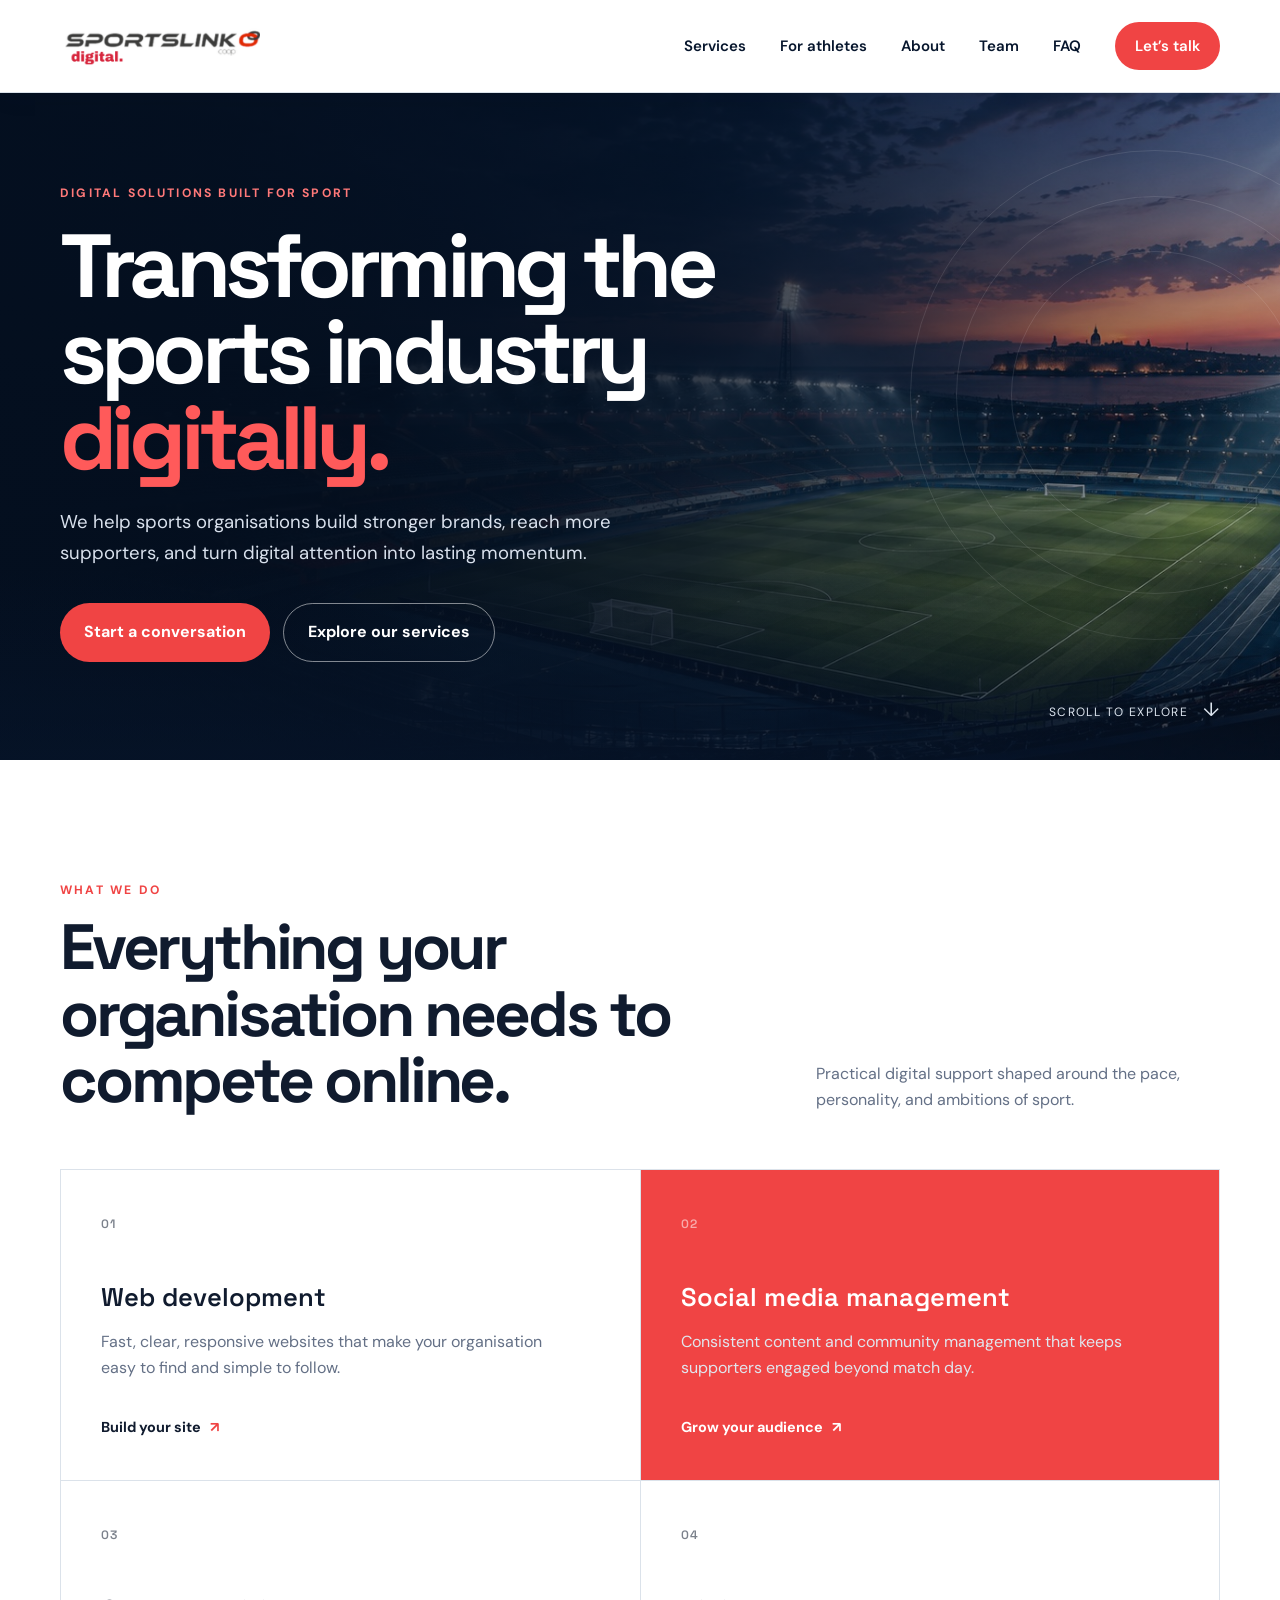
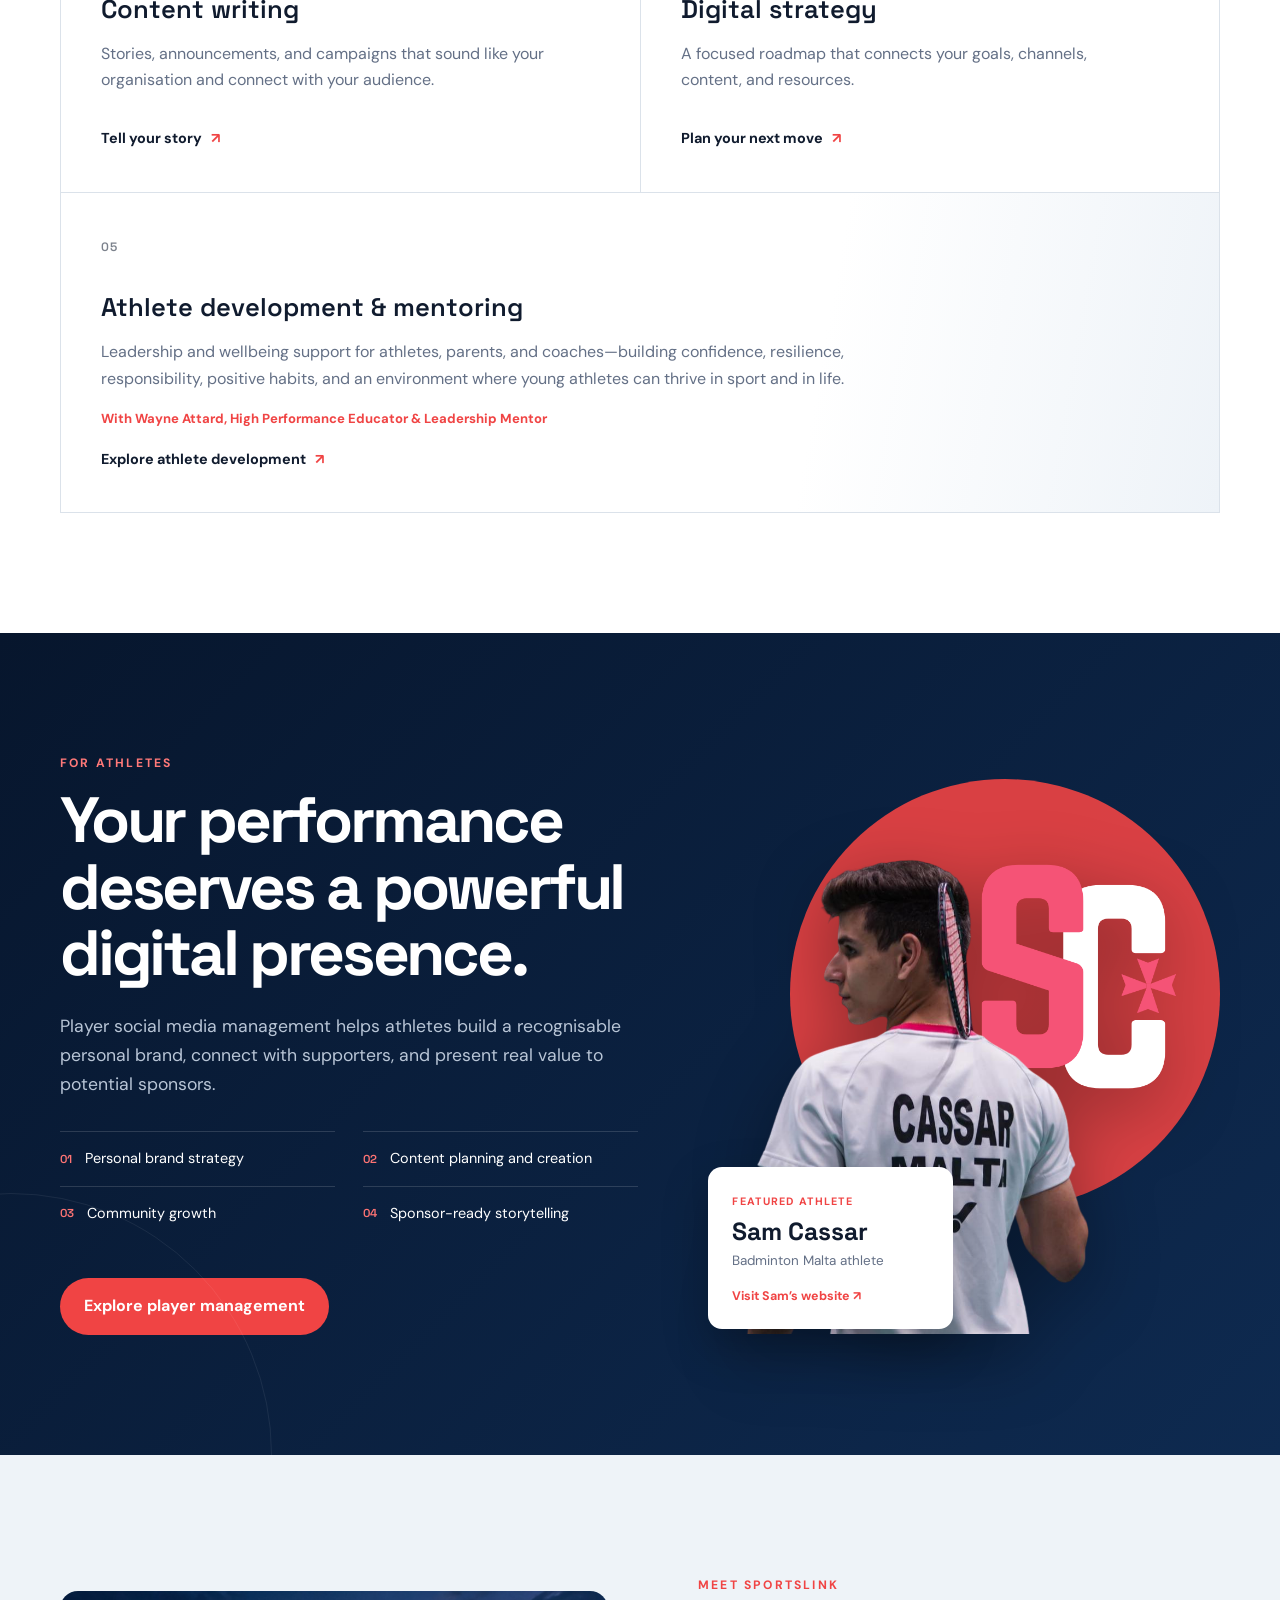
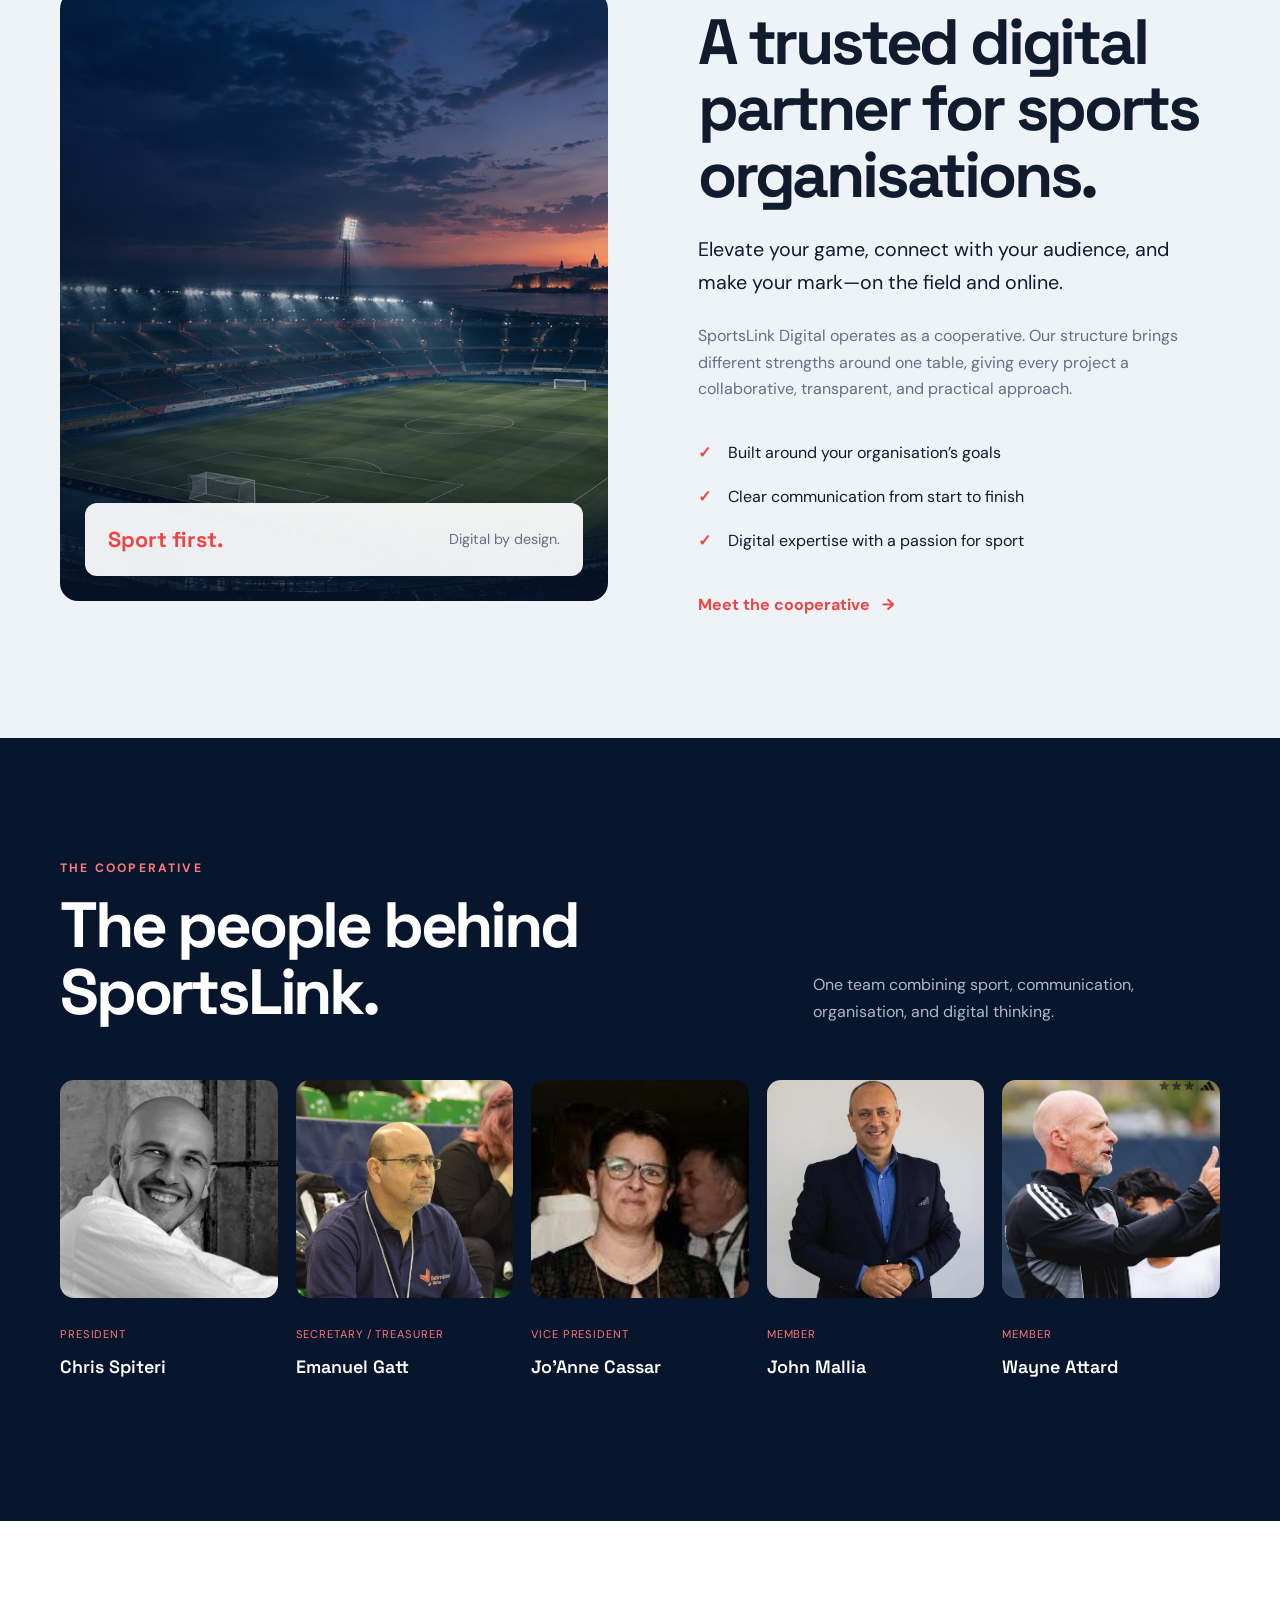
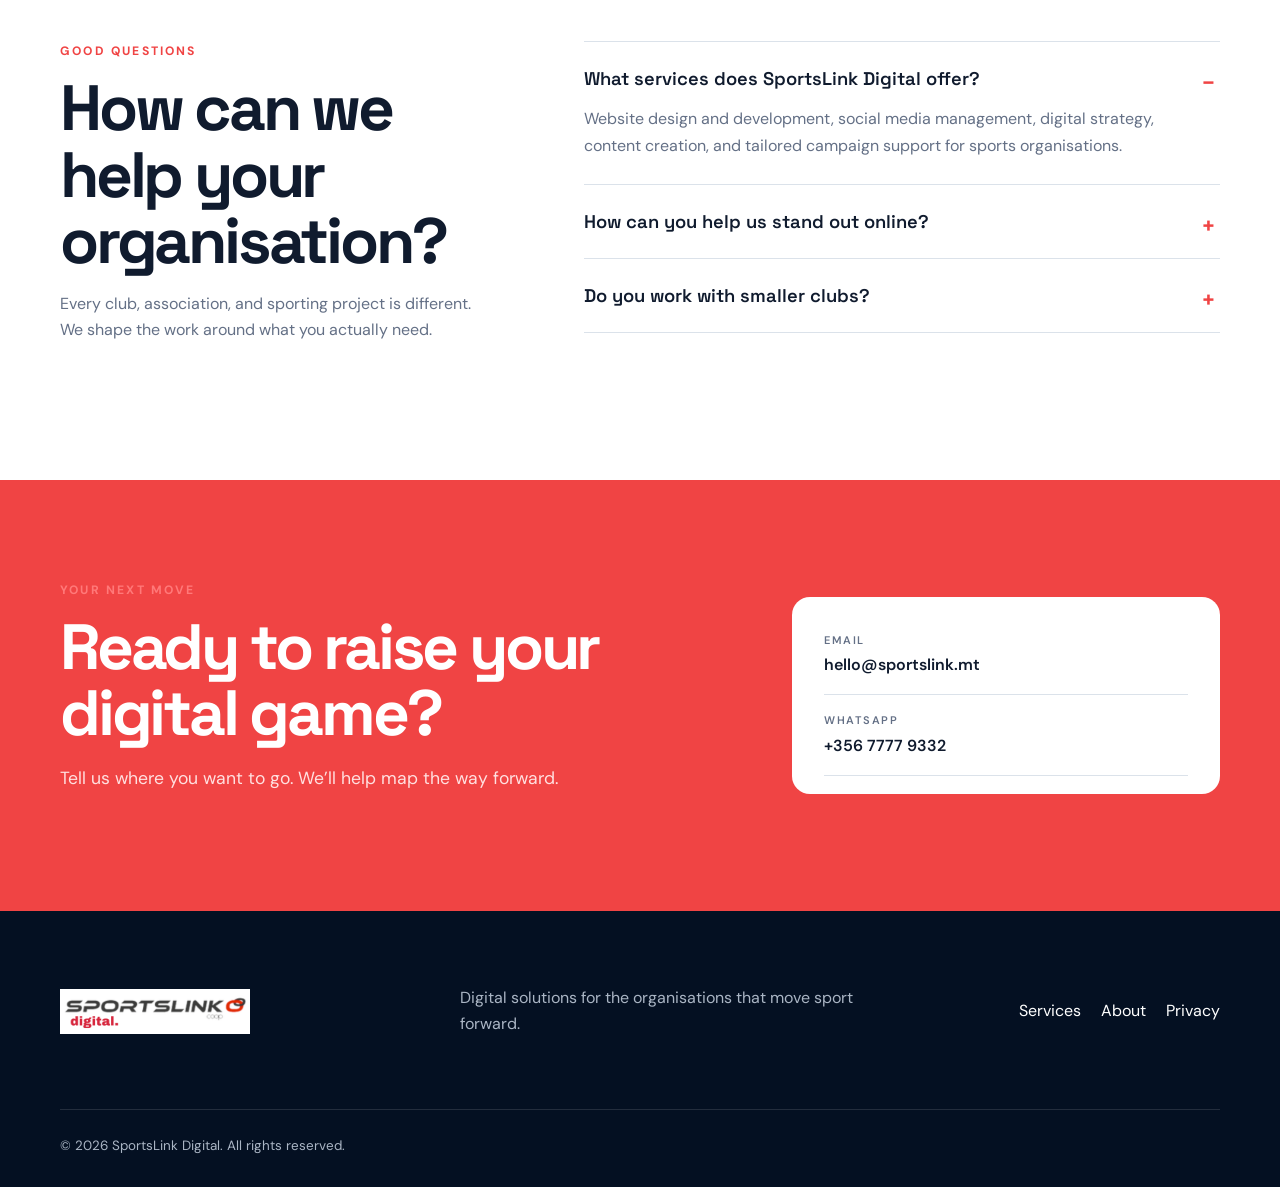
==== index.html @ 3075fdbb "Create dedicated service pages" ====
<!doctype html>
<html lang="en">
<head>
  <meta charset="utf-8">
  <meta name="viewport" content="width=device-width, initial-scale=1">
  <meta name="description" content="SportsLink Digital helps sports organisations grow through web development, social media, content, and digital strategy.">
  <meta name="theme-color" content="#091932">
  <title>SportsLink Digital | Digital solutions for sport</title>
  <link rel="icon" href="assets/images/logo.png">
  <link rel="preload" href="assets/images/hero-v2.jpg" as="image">
  <link rel="stylesheet" href="assets/styles.css?v=5">
</head>
<body>
  <a class="skip-link" href="#main">Skip to content</a>
  <header class="site-header" id="top">
    <div class="shell nav-wrap">
      <a class="brand" href="#top" aria-label="SportsLink Digital home">
        <img src="assets/images/logo.png" width="250" height="60" alt="SportsLink Digital">
      </a>
      <button class="menu-toggle" type="button" aria-expanded="false" aria-controls="site-nav">
        <span></span><span></span><span></span><span class="sr-only">Open menu</span>
      </button>
      <nav id="site-nav" aria-label="Main navigation">
        <a href="services.html">Services</a>
        <a href="player-social-media.html">For athletes</a>
        <a href="#about">About</a>
        <a href="#team">Team</a>
        <a href="#faq">FAQ</a>
        <a class="nav-cta" href="#contact">Let’s talk</a>
      </nav>
    </div>
  </header>

  <main id="main">
    <section class="hero">
      <div class="hero-shape" aria-hidden="true"></div>
      <div class="shell hero-content">
        <p class="eyebrow light">Digital solutions built for sport</p>
        <h1>Transforming the sports industry <em>digitally.</em></h1>
        <p class="hero-copy">We help sports organisations build stronger brands, reach more supporters, and turn digital attention into lasting momentum.</p>
        <div class="button-row">
          <a class="button primary" href="#contact">Start a conversation</a>
          <a class="button secondary" href="#services">Explore our services</a>
        </div>
      </div>
      <a class="scroll-cue" href="#services">Scroll to explore <span>↓</span></a>
    </section>

    <section class="section services" id="services">
      <div class="shell">
        <div class="section-heading">
          <div>
            <p class="eyebrow">What we do</p>
            <h2>Everything your organisation needs to compete online.</h2>
          </div>
          <p>Practical digital support shaped around the pace, personality, and ambitions of sport.</p>
        </div>
        <div class="service-grid">
          <article class="service-card">
            <span class="service-number">01</span>
            <h3>Web development</h3>
            <p>Fast, clear, responsive websites that make your organisation easy to find and simple to follow.</p>
            <a href="services.html#web">Build your site <span aria-hidden="true">↗</span></a>
          </article>
          <article class="service-card featured">
            <span class="service-number">02</span>
            <h3>Social media management</h3>
            <p>Consistent content and community management that keeps supporters engaged beyond match day.</p>
            <a href="services.html#social">Grow your audience <span aria-hidden="true">↗</span></a>
          </article>
          <article class="service-card">
            <span class="service-number">03</span>
            <h3>Content writing</h3>
            <p>Stories, announcements, and campaigns that sound like your organisation and connect with your audience.</p>
            <a href="services.html#content">Tell your story <span aria-hidden="true">↗</span></a>
          </article>
          <article class="service-card">
            <span class="service-number">04</span>
            <h3>Digital strategy</h3>
            <p>A focused roadmap that connects your goals, channels, content, and resources.</p>
            <a href="services.html#strategy">Plan your next move <span aria-hidden="true">↗</span></a>
          </article>
          <article class="service-card service-card-wide">
            <span class="service-number">05</span>
            <h3>Athlete development &amp; mentoring</h3>
            <p>Leadership and wellbeing support for athletes, parents, and coaches—building confidence, resilience, responsibility, positive habits, and an environment where young athletes can thrive in sport and in life.</p>
            <p class="service-byline">With Wayne Attard, High Performance Educator &amp; Leadership Mentor</p>
            <a href="athlete-development.html">Explore athlete development <span aria-hidden="true">↗</span></a>
          </article>
        </div>
      </div>
    </section>

    <section class="section player-social" id="players">
      <div class="shell player-grid">
        <div class="player-copy">
          <p class="eyebrow light">For athletes</p>
          <h2>Your performance deserves a powerful digital presence.</h2>
          <p class="player-lead">Player social media management helps athletes build a recognisable personal brand, connect with supporters, and present real value to potential sponsors.</p>
          <div class="player-services">
            <div><strong>01</strong><span>Personal brand strategy</span></div>
            <div><strong>02</strong><span>Content planning and creation</span></div>
            <div><strong>03</strong><span>Community growth</span></div>
            <div><strong>04</strong><span>Sponsor-ready storytelling</span></div>
          </div>
          <a class="button primary" href="player-social-media.html">Explore player management</a>
        </div>
        <div class="player-feature">
          <div class="player-halo" aria-hidden="true"></div>
          <img src="assets/images/sam-cassar.png" width="900" height="900" loading="lazy" alt="Badminton athlete Sam Cassar representing Malta">
          <div class="player-label">
            <span>Featured athlete</span>
            <h3>Sam Cassar</h3>
            <p>Badminton Malta athlete</p>
            <a href="https://samcassar.com" target="_blank" rel="noopener">Visit Sam’s website <span aria-hidden="true">↗</span></a>
          </div>
        </div>
      </div>
    </section>

    <section class="section about" id="about">
      <div class="shell about-grid">
        <div class="about-visual" aria-label="Sports stadium under lights">
          <div class="stat"><strong>Sport first.</strong><span>Digital by design.</span></div>
        </div>
        <div class="about-copy">
          <p class="eyebrow">Meet SportsLink</p>
          <h2>A trusted digital partner for sports organisations.</h2>
          <p class="lead">Elevate your game, connect with your audience, and make your mark—on the field and online.</p>
          <p>SportsLink Digital operates as a cooperative. Our structure brings different strengths around one table, giving every project a collaborative, transparent, and practical approach.</p>
          <ul class="ticks">
            <li>Built around your organisation’s goals</li>
            <li>Clear communication from start to finish</li>
            <li>Digital expertise with a passion for sport</li>
          </ul>
          <a class="text-link" href="#team">Meet the cooperative <span aria-hidden="true">→</span></a>
        </div>
      </div>
    </section>

    <section class="section team" id="team">
      <div class="shell">
        <p class="eyebrow light">The cooperative</p>
        <div class="team-heading">
          <h2>The people behind SportsLink.</h2>
          <p>One team combining sport, communication, organisation, and digital thinking.</p>
        </div>
        <div class="team-grid">
          <article><img src="assets/images/team/chris-spiteri.png" alt="Chris Spiteri" width="465" height="465" loading="lazy"><span>President</span><h3>Chris Spiteri</h3></article>
          <article><img src="assets/images/team/emanuel-gatt.png" alt="Emanuel Gatt" width="750" height="750" loading="lazy"><span>Secretary / Treasurer</span><h3>Emanuel Gatt</h3></article>
          <article><img src="assets/images/team/joanne-cassar.png" alt="Jo’Anne Cassar" width="200" height="188" loading="lazy"><span>Vice President</span><h3>Jo’Anne Cassar</h3></article>
          <article><img src="assets/images/team/john-mallia.png" alt="John Mallia" width="523" height="587" loading="lazy"><span>Member</span><h3>John Mallia</h3></article>
          <article><img src="assets/images/team/wayne-attard.png" alt="Wayne Attard" width="447" height="447" loading="lazy"><span>Member</span><h3>Wayne Attard</h3></article>
        </div>
      </div>
    </section>

    <section class="section faq" id="faq">
      <div class="shell faq-grid">
        <div>
          <p class="eyebrow">Good questions</p>
          <h2>How can we help your organisation?</h2>
          <p>Every club, association, and sporting project is different. We shape the work around what you actually need.</p>
        </div>
        <div class="accordion">
          <details open>
            <summary>What services does SportsLink Digital offer?</summary>
            <p>Website design and development, social media management, digital strategy, content creation, and tailored campaign support for sports organisations.</p>
          </details>
          <details>
            <summary>How can you help us stand out online?</summary>
            <p>We clarify your message, strengthen your visual presence, and create consistent digital experiences that help supporters and sponsors connect with you.</p>
          </details>
          <details>
            <summary>Do you work with smaller clubs?</summary>
            <p>Yes. The right approach depends on your goals and resources, not the size of your organisation. Contact us and we’ll identify the most useful starting point.</p>
          </details>
        </div>
      </div>
    </section>

    <section class="contact" id="contact">
      <div class="shell contact-grid">
        <div>
          <p class="eyebrow light">Your next move</p>
          <h2>Ready to raise your digital game?</h2>
          <p>Tell us where you want to go. We’ll help map the way forward.</p>
        </div>
        <div class="contact-card">
          <a href="mailto:hello@sportslink.mt"><span>Email</span>hello@sportslink.mt</a>
          <a href="https://wa.me/35677779332" target="_blank" rel="noopener"><span>WhatsApp</span>+356 7777 9332</a>
        </div>
      </div>
    </section>
  </main>

  <footer>
    <div class="shell footer-grid">
      <img src="assets/images/logo.png" width="250" height="60" alt="SportsLink Digital">
      <p>Digital solutions for the organisations that move sport forward.</p>
      <div class="footer-links"><a href="#services">Services</a><a href="#about">About</a><a href="privacy.html">Privacy</a></div>
      <p class="copyright">© <span id="year"></span> SportsLink Digital. All rights reserved.</p>
    </div>
  </footer>
  <script src="assets/site.js?v=2"></script>
</body>
</html>
---- assets/styles.css ----
@import url('https://fonts.googleapis.com/css2?family=DM+Sans:wght@400;500;600;700&family=Space+Grotesk:wght@500;600;700&display=swap');

:root{--navy:#07162d;--navy-2:#0d2445;--red:#f04444;--red-dark:#d83434;--ice:#eef3f8;--ink:#101b2e;--muted:#647086;--white:#fff;--line:#dbe2ea;--radius:18px;--shell:min(1160px,calc(100% - 40px))}
*{box-sizing:border-box}html{scroll-behavior:smooth}body{margin:0;color:var(--ink);font-family:'DM Sans',Arial,sans-serif;line-height:1.65;background:#fff}img{max-width:100%;height:auto}a{color:inherit;text-decoration:none}button{font:inherit}.shell{width:var(--shell);margin-inline:auto}.sr-only{position:absolute;width:1px;height:1px;padding:0;margin:-1px;overflow:hidden;clip:rect(0,0,0,0);white-space:nowrap;border:0}.skip-link{position:fixed;top:10px;left:10px;z-index:1000;background:#fff;padding:10px 14px;transform:translateY(-150%)}.skip-link:focus{transform:none}.site-header{position:absolute;z-index:20;width:100%;top:0;color:var(--navy);background:#fff;border-bottom:1px solid var(--line);box-shadow:0 4px 22px rgba(7,22,45,.08)}.site-header.solid{position:relative;background:#fff}.nav-wrap{height:92px;display:flex;align-items:center;justify-content:space-between}.brand img{display:block;width:205px}.site-header nav{display:flex;align-items:center;gap:34px;font-weight:600;font-size:.94rem}.site-header nav a{transition:color .2s}.site-header nav a:hover{color:var(--red)}.nav-cta{padding:12px 20px;background:var(--red);color:#fff;border-radius:999px}.site-header nav .nav-cta:hover{color:#fff;background:var(--red-dark)}.menu-toggle{display:none;color:var(--navy);border:0;background:none;padding:8px}.menu-toggle>span:not(.sr-only){display:block;width:25px;height:2px;background:currentColor;margin:5px}
.hero{position:relative;min-height:760px;display:flex;align-items:center;color:#fff;background:linear-gradient(90deg,rgba(4,15,31,.96) 0%,rgba(4,15,31,.78) 53%,rgba(4,15,31,.22) 100%),url('images/hero.jpg') center/cover;overflow:hidden}.hero:after{content:"";position:absolute;inset:0;background:linear-gradient(180deg,transparent 75%,rgba(7,22,45,.55))}.hero-content{position:relative;z-index:2;padding-top:85px}.hero h1{font:700 clamp(3.4rem,7vw,6.5rem)/.96 'Space Grotesk',sans-serif;letter-spacing:-.065em;max-width:900px;margin:20px 0 26px}.hero h1 em{color:#ff5a5a;font-style:normal}.hero-copy{max-width:610px;font-size:1.16rem;color:#d8e0ec;margin:0 0 35px}.eyebrow{text-transform:uppercase;letter-spacing:.18em;color:var(--red);font-size:.76rem;font-weight:700;margin:0 0 14px}.eyebrow.light{color:#ff7979}.button-row{display:flex;gap:13px;flex-wrap:wrap}.button{display:inline-flex;align-items:center;justify-content:center;padding:15px 24px;border-radius:999px;font-weight:700;transition:transform .2s,background .2s}.button:hover{transform:translateY(-2px)}.button.primary{background:var(--red);color:#fff}.button.primary:hover{background:var(--red-dark)}.button.secondary{border:1px solid rgba(255,255,255,.5)}.button.secondary:hover{background:#fff;color:var(--navy)}.hero-shape{position:absolute;width:490px;height:490px;border:1px solid rgba(255,255,255,.1);border-radius:50%;right:-120px;top:150px}.hero-shape:after,.hero-shape:before{content:"";position:absolute;border:inherit;border-radius:inherit;inset:45px}.hero-shape:after{inset:100px}.scroll-cue{position:absolute;z-index:3;bottom:34px;right:calc((100% - min(1160px,calc(100% - 40px)))/2);font-size:.75rem;text-transform:uppercase;letter-spacing:.12em;color:#dce4ee}.scroll-cue span{font-size:1.2rem;margin-left:10px}
.section{padding:120px 0}.section-heading{display:grid;grid-template-columns:1.7fr 1fr;gap:70px;align-items:end;margin-bottom:55px}.section h2,.contact h2{font:700 clamp(2.4rem,5vw,4.4rem)/1.04 'Space Grotesk',sans-serif;letter-spacing:-.05em;margin:0}.section-heading>p{color:var(--muted);margin:0}.service-grid{display:grid;grid-template-columns:repeat(2,1fr);border-top:1px solid var(--line);border-left:1px solid var(--line)}.service-card{min-height:290px;padding:40px;border-right:1px solid var(--line);border-bottom:1px solid var(--line);position:relative;transition:background .25s,color .25s}.service-card:hover,.service-card.featured{background:var(--navy);color:#fff}.service-card.featured{background:var(--red)}.service-number{font:600 .76rem 'Space Grotesk';letter-spacing:.12em;opacity:.55}.service-card h3{font:600 1.6rem 'Space Grotesk';margin:45px 0 12px}.service-card p{color:var(--muted);max-width:450px}.service-card:hover p,.service-card.featured p{color:#e0e6ee}.service-card a{display:inline-block;margin-top:18px;font-weight:700;font-size:.9rem}.service-card a span{margin-left:6px;color:var(--red)}.service-card.featured a span{color:#fff}
.about{background:var(--ice)}.about-grid{display:grid;grid-template-columns:1.05fr 1fr;gap:90px;align-items:center}.about-visual{height:610px;border-radius:var(--radius);position:relative;background:linear-gradient(180deg,transparent 45%,rgba(7,22,45,.75)),url('images/hero.jpg') 62% center/cover}.stat{position:absolute;bottom:25px;left:25px;right:25px;padding:23px;background:rgba(255,255,255,.93);border-radius:12px;display:flex;justify-content:space-between;align-items:center}.stat strong{font:700 1.35rem 'Space Grotesk';color:var(--red)}.stat span{font-size:.9rem;color:var(--muted)}.about-copy .lead{font-size:1.23rem;color:var(--ink);margin:25px 0}.about-copy>p:not(.eyebrow):not(.lead){color:var(--muted)}.ticks{list-style:none;padding:0;margin:28px 0}.ticks li{padding:9px 0 9px 30px;position:relative}.ticks li:before{content:"✓";position:absolute;left:0;color:var(--red);font-weight:700}.text-link{font-weight:700;color:var(--red)}.text-link span{margin-left:8px}
.team{background:var(--navy);color:#fff}.team-heading{display:grid;grid-template-columns:1.7fr 1fr;gap:60px;align-items:end;margin-bottom:55px}.team-heading p{color:#aab8ca;margin:0}.team-grid{display:grid;grid-template-columns:repeat(5,1fr);gap:18px}.team-grid article{padding:0 0 14px;min-width:0}.team-grid img{display:block;width:100%;aspect-ratio:1/1;object-fit:cover;object-position:center;border-radius:14px;margin-bottom:22px;background:var(--navy-2);filter:saturate(.88);transition:transform .25s,filter .25s}.team-grid article:hover img{transform:translateY(-4px);filter:saturate(1)}.team-grid span{color:#ff7373;font-size:.7rem;text-transform:uppercase;letter-spacing:.08em}.team-grid h3{font:600 1.12rem 'Space Grotesk';margin:9px 0}
.faq-grid{display:grid;grid-template-columns:.8fr 1.2fr;gap:100px}.faq-grid>div:first-child>p:last-child{color:var(--muted);max-width:440px}.accordion details{border-top:1px solid var(--line);padding:25px 0}.accordion details:last-child{border-bottom:1px solid var(--line)}.accordion summary{cursor:pointer;list-style:none;font:600 1.15rem 'Space Grotesk';padding-right:35px;position:relative}.accordion summary::-webkit-details-marker{display:none}.accordion summary:after{content:"+";position:absolute;right:4px;font-size:1.5rem;color:var(--red)}.accordion details[open] summary:after{content:"−"}.accordion details p{color:var(--muted);padding-right:35px;margin-bottom:0}
.contact{background:var(--red);color:#fff;padding:100px 0}.contact-grid{display:grid;grid-template-columns:1.2fr .8fr;gap:90px;align-items:center}.contact h2{max-width:680px}.contact-grid>div:first-child>p:last-child{font-size:1.1rem;color:#ffe0e0}.contact-card{background:#fff;color:var(--ink);border-radius:var(--radius);padding:18px 32px}.contact-card a,.contact-card p{display:block;padding:16px 0;margin:0;border-bottom:1px solid var(--line);font-weight:600}.contact-card p:last-child{border-bottom:0}.contact-card span{display:block;color:var(--muted);font-size:.69rem;text-transform:uppercase;letter-spacing:.14em;margin-bottom:3px}footer{background:#041022;color:#aab5c4;padding:58px 0 30px}.footer-grid{display:grid;grid-template-columns:1fr 1.2fr .8fr;gap:40px;align-items:center}.footer-grid>img{width:190px}.footer-links{display:flex;justify-content:flex-end;gap:20px;color:#fff}.copyright{grid-column:1/-1;border-top:1px solid rgba(255,255,255,.12);margin:15px 0 0;padding-top:25px;font-size:.84rem}
.policy{max-width:800px;padding-top:90px;padding-bottom:110px}.policy h1{font:700 clamp(3rem,6vw,5.4rem)/1 'Space Grotesk';letter-spacing:-.06em;margin:0 0 15px}.policy h2{font:600 1.4rem 'Space Grotesk';margin:36px 0 10px}.policy p{color:var(--muted)}.policy .updated{font-size:.85rem;margin-bottom:55px}.policy a{color:var(--red);text-decoration:underline}
@media(max-width:850px){.site-header nav{display:none;position:absolute;top:92px;left:0;right:0;padding:24px 20px 30px;background:#fff;border-top:1px solid var(--line);box-shadow:0 12px 22px rgba(7,22,45,.1);flex-direction:column;align-items:flex-start}.site-header nav.open{display:flex}.menu-toggle{display:block}.hero{min-height:700px}.section{padding:85px 0}.section-heading,.about-grid,.team-heading,.faq-grid,.contact-grid{grid-template-columns:1fr;gap:35px}.about-grid{gap:55px}.about-visual{height:470px}.team-grid{grid-template-columns:repeat(2,1fr);gap:25px 16px}.footer-grid{grid-template-columns:1fr}.footer-links{justify-content:flex-start}.copyright{grid-column:auto}.scroll-cue{display:none}}
@media(max-width:560px){:root{--shell:min(100% - 28px,1160px)}.nav-wrap{height:78px}.brand img{width:175px}.site-header nav{top:78px}.hero{min-height:680px}.hero h1{font-size:3.2rem}.hero-content{padding-top:70px}.service-grid{grid-template-columns:1fr}.service-card{padding:30px;min-height:270px}.section{padding:70px 0}.about-visual{height:380px}.stat{flex-direction:column;align-items:flex-start;gap:3px}.team-grid{grid-template-columns:1fr 1fr}.team-grid article{min-height:135px}.contact-card{padding:15px 22px}.footer-grid{gap:24px}}
@media(prefers-reduced-motion:reduce){html{scroll-behavior:auto}*,*:before,*:after{transition:none!important}}

.player-social{position:relative;overflow:hidden;background:linear-gradient(135deg,#07162d,#0e2a50);color:#fff}.player-social:before{content:"";position:absolute;width:520px;height:520px;border:1px solid rgba(255,255,255,.07);border-radius:50%;left:-250px;bottom:-260px}.player-grid{display:grid;grid-template-columns:1fr .85fr;gap:90px;align-items:center}.player-copy h2{max-width:690px}.player-lead{max-width:660px;color:#b8c5d6;font-size:1.1rem;margin:25px 0 32px}.player-services{display:grid;grid-template-columns:1fr 1fr;gap:0 28px;margin:0 0 38px}.player-services div{display:flex;gap:13px;align-items:center;padding:15px 0;border-top:1px solid rgba(255,255,255,.14)}.player-services strong{font:600 .72rem 'Space Grotesk';color:#ff7474}.player-services span{font-size:.9rem}.player-feature{position:relative;min-height:580px;display:flex;align-items:flex-end;justify-content:center}.player-feature>img{position:relative;z-index:2;width:min(100%,560px);object-fit:contain;filter:drop-shadow(0 20px 35px rgba(0,0,0,.35))}.player-halo{position:absolute;width:430px;height:430px;top:25px;right:0;border-radius:50%;background:var(--red);opacity:.9}.player-label{position:absolute;z-index:3;left:-20px;bottom:5px;background:#fff;color:var(--ink);border-radius:14px;padding:20px 24px;min-width:245px;box-shadow:0 18px 45px rgba(0,0,0,.25)}.player-label>span{color:var(--red);font-size:.67rem;text-transform:uppercase;letter-spacing:.12em;font-weight:700}.player-label h3{font:700 1.55rem 'Space Grotesk';margin:3px 0}.player-label p{color:var(--muted);font-size:.84rem;margin:0 0 10px}.player-label a{font-size:.78rem;font-weight:700;color:var(--red)}
.service-card-wide{grid-column:1/-1;min-height:250px;background:linear-gradient(100deg,#fff 0%,#fff 65%,var(--ice) 100%)}.service-card-wide h3{margin-top:32px}.service-card-wide p{max-width:820px}.service-card-wide .service-byline{margin:8px 0 0;color:var(--red);font-size:.82rem;font-weight:700}.service-card-wide:hover .service-byline{color:#ff8585}
@media(max-width:850px){.player-grid{grid-template-columns:1fr;gap:45px}.player-feature{min-height:500px;max-width:600px;width:100%;margin:auto}.player-label{left:0}.player-halo{right:8%}}
@media(max-width:560px){.player-services{grid-template-columns:1fr}.player-feature{min-height:405px}.player-halo{width:310px;height:310px;top:10px}.player-label{padding:16px 18px;min-width:215px}}

/* Service detail pages */
.inner-page .site-header{position:relative}.page-hero{padding:110px 0;background:linear-gradient(110deg,rgba(7,22,45,.98),rgba(7,22,45,.74)),url('images/hero-v2.jpg') center/cover;color:#fff}.page-hero h1,.athlete-hero h1{font:700 clamp(3.5rem,7vw,6.8rem)/.95 'Space Grotesk',sans-serif;letter-spacing:-.065em;max-width:950px;margin:14px 0 26px}.page-hero>div>p:last-child{max-width:680px;color:#c3cfdd;font-size:1.15rem}.service-list article{display:grid;grid-template-columns:100px 1fr;gap:35px;padding:55px 0;border-top:1px solid var(--line)}.service-list article:last-child{border-bottom:1px solid var(--line)}.service-list article>span{font:600 .8rem 'Space Grotesk';color:var(--red);letter-spacing:.12em}.service-list h2,.intro-split h2,.outcomes h2,.process h2,.mentor h2,.case-study h2,.inner-cta h2{font:700 clamp(2.25rem,4.5vw,4rem)/1.04 'Space Grotesk',sans-serif;letter-spacing:-.045em;margin:0}.service-list article div>p{max-width:760px;color:var(--muted);font-size:1.08rem}.service-list ul{display:flex;gap:12px 35px;flex-wrap:wrap;padding:0;list-style:none}.service-list li{position:relative;padding-left:20px;font-size:.9rem;font-weight:600}.service-list li:before{content:"•";position:absolute;left:0;color:var(--red)}.service-list .specialist{background:var(--ice);margin-top:30px;padding:55px 40px;border:0;border-radius:var(--radius)}.inline-actions{display:flex;gap:12px;flex-wrap:wrap;margin-top:28px}.dark-outline{border:1px solid var(--navy);color:var(--navy)}.dark-outline:hover{background:var(--navy);color:#fff}.inner-cta{padding:85px 0;background:var(--red);color:#fff}.inner-cta>.shell{display:flex;align-items:center;justify-content:space-between;gap:40px}.light-button{background:#fff;color:var(--red);white-space:nowrap}.intro-split>.shell{display:grid;grid-template-columns:1fr 1fr;gap:90px}.intro-split .lead,.case-study .lead{font-size:1.2rem;color:var(--ink);margin-top:0}.intro-split div>div:last-child p:not(.lead),.case-study div>div:last-child p:not(.lead){color:var(--muted)}.outcomes,.process{background:var(--ice)}.outcomes>.shell>h2,.process>.shell>h2{max-width:760px;margin-bottom:50px}.outcome-grid{display:grid;grid-template-columns:repeat(3,1fr);gap:16px}.outcome-grid article,.process-grid article{background:#fff;border-radius:14px;padding:30px}.outcome-grid span,.process-grid strong{font:600 .72rem 'Space Grotesk';color:var(--red);letter-spacing:.1em}.outcome-grid h3,.process-grid h3{font:600 1.25rem 'Space Grotesk';margin:28px 0 8px}.outcome-grid p,.process-grid p{color:var(--muted);font-size:.9rem;margin-bottom:0}.mentor-grid,.case-grid{display:grid;grid-template-columns:.8fr 1fr;gap:85px;align-items:center}.mentor-grid>img{width:100%;max-width:500px;aspect-ratio:1/1;object-fit:cover;border-radius:var(--radius)}.mentor-role{color:var(--red);font-weight:700}.mentor-grid div>p:not(.eyebrow):not(.mentor-role){color: Argent var(--muted);max-width:600px;margin-bottom:28px}.athlete-hero{background:linear-gradient(135deg,#07162d,#0e2a50);color:#fff;overflow:hidden}.athlete-hero-grid{min-height:690px;display:grid;grid-template-columns:1fr .8fr;gap:50px;align-items:center}.athlete-hero-grid>div:first-child{position:relative;z-index:3}.athlete-hero-grid>div:first-child>p:not(.eyebrow){max-width:650px;color:#b8c5d6;font-size:1.12rem;margin-bottom:30px}.athlete-art{position:relative;height:100%;display:flex;align-items:flex-end}.athlete-art>div{position:absolute;width:480px;height:480px;right:-20px;top:100px;border-radius:50%;background:var(--red)}.athlete-art img{position:relative;z-index:2;width:600px;max-width:none;filter:drop-shadow(0 20px 35px rgba(0,0,0,.4))}.process-grid{display:grid;grid-template-columns:repeat(4,1fr);gap:16px}.case-study{background:#fff}.case-image{background:var(--navy);border-radius:var(--radius);overflow:hidden;display:flex;align-items:flex-end;justify-content:center}.case-image img{width:100%;display:block}.case-study .text-link{display:inline-block;margin-top:15px}
@media(max-width:850px){.page-hero{padding:85px 0}.intro-split>.shell,.mentor-grid,.case-grid,.athlete-hero-grid{grid-template-columns:1fr;gap:45px}.outcome-grid{grid-template-columns:1fr 1fr}.process-grid{grid-template-columns:1fr 1fr}.athlete-hero-grid{padding-top:85px}.athlete-art{min-height:500px;max-width:600px}.athlete-art img{width:100%;max-width:600px}.inner-cta>.shell{align-items:flex-start;flex-direction:column}}
@media(max-width:560px){.service-list article{grid-template-columns:1fr;gap:12px;padding:40px 0}.service-list .specialist{padding:35px 24px}.outcome-grid,.process-grid{grid-template-columns:1fr}.athlete-art{min-height:400px}.athlete-art>div{width:320px;height:320px;top:50px}.inner-cta{padding:65px 0}}
.mentor-grid div>p:not(.eyebrow):not(.mentor-role){color:var(--muted)}

/* Versioned hero asset avoids stale browser/CDN caches after artwork updates. */
.hero{background-image:linear-gradient(90deg,rgba(4,15,31,.96) 0%,rgba(4,15,31,.78) 53%,rgba(4,15,31,.22) 100%),url('images/hero-v2.jpg')}
.about-visual{background-image:linear-gradient(180deg,transparent 45%,rgba(7,22,45,.75)),url('images/hero-v2.jpg')}
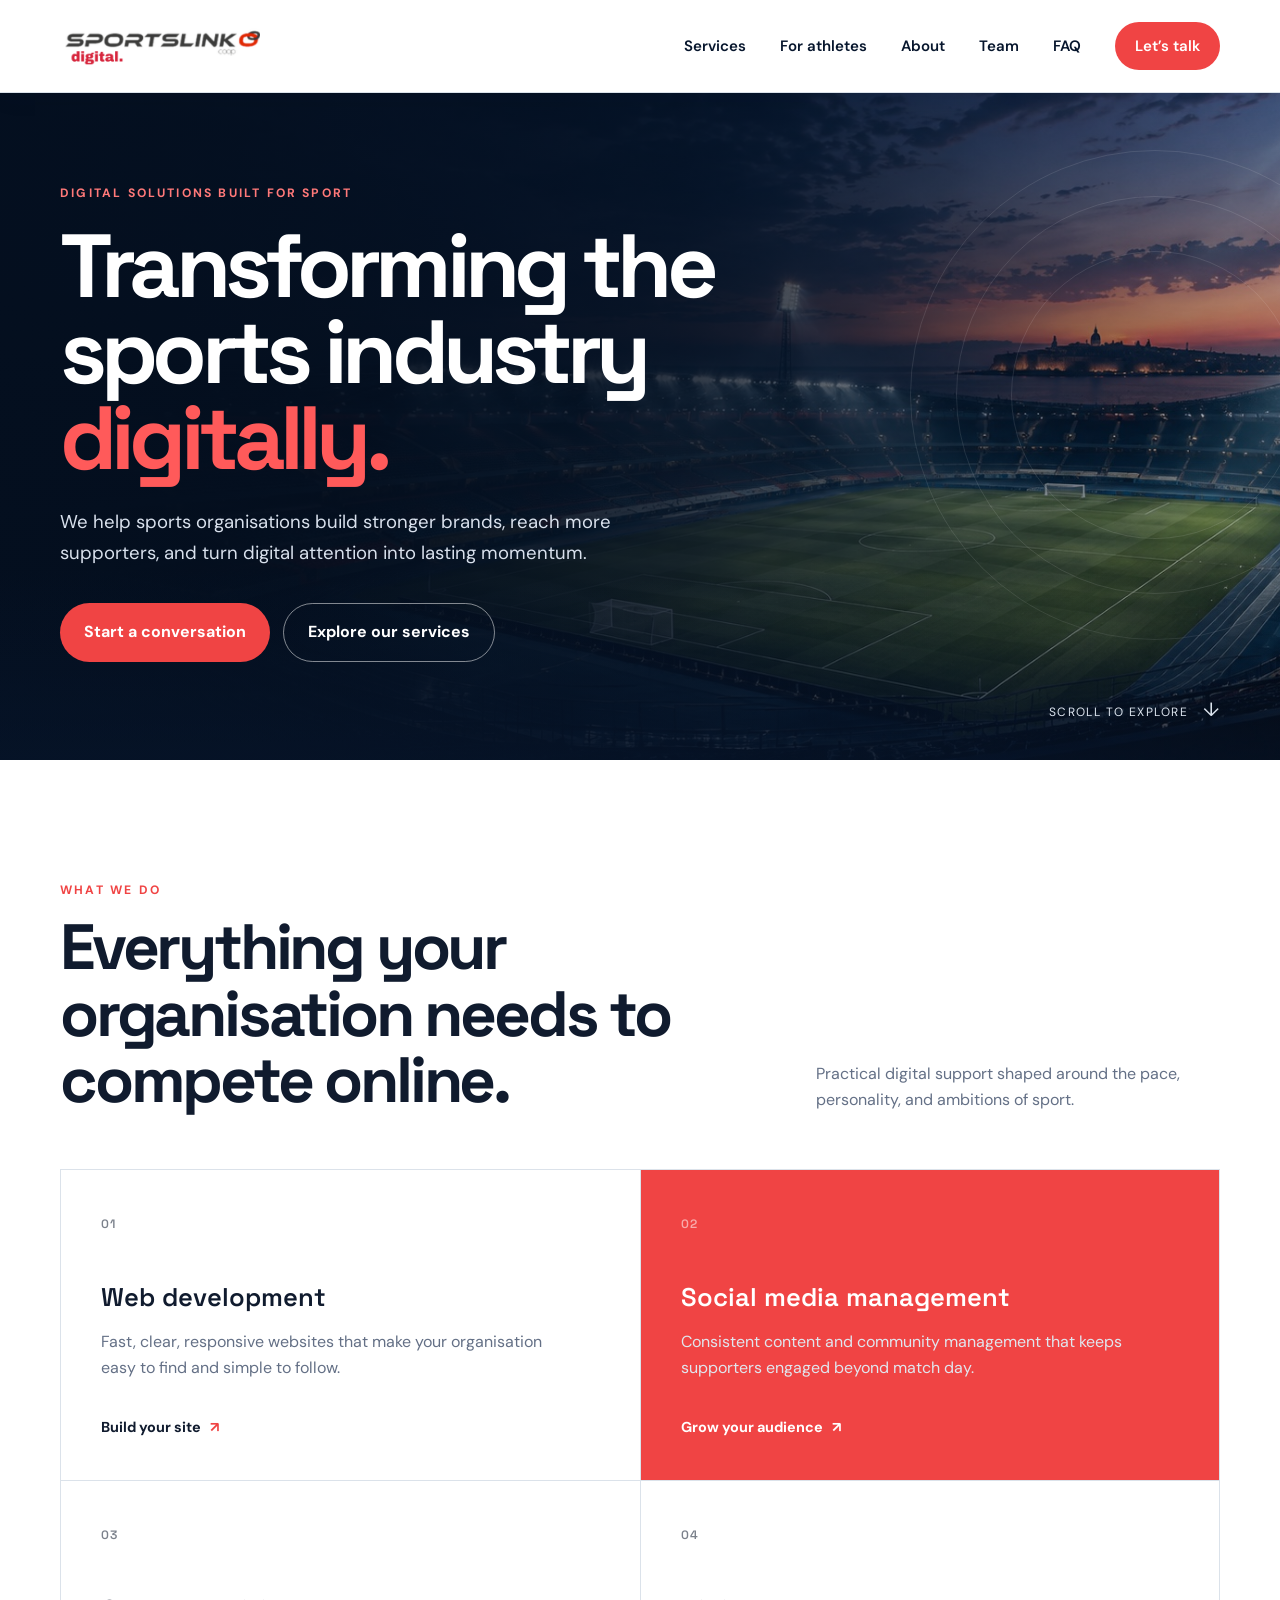
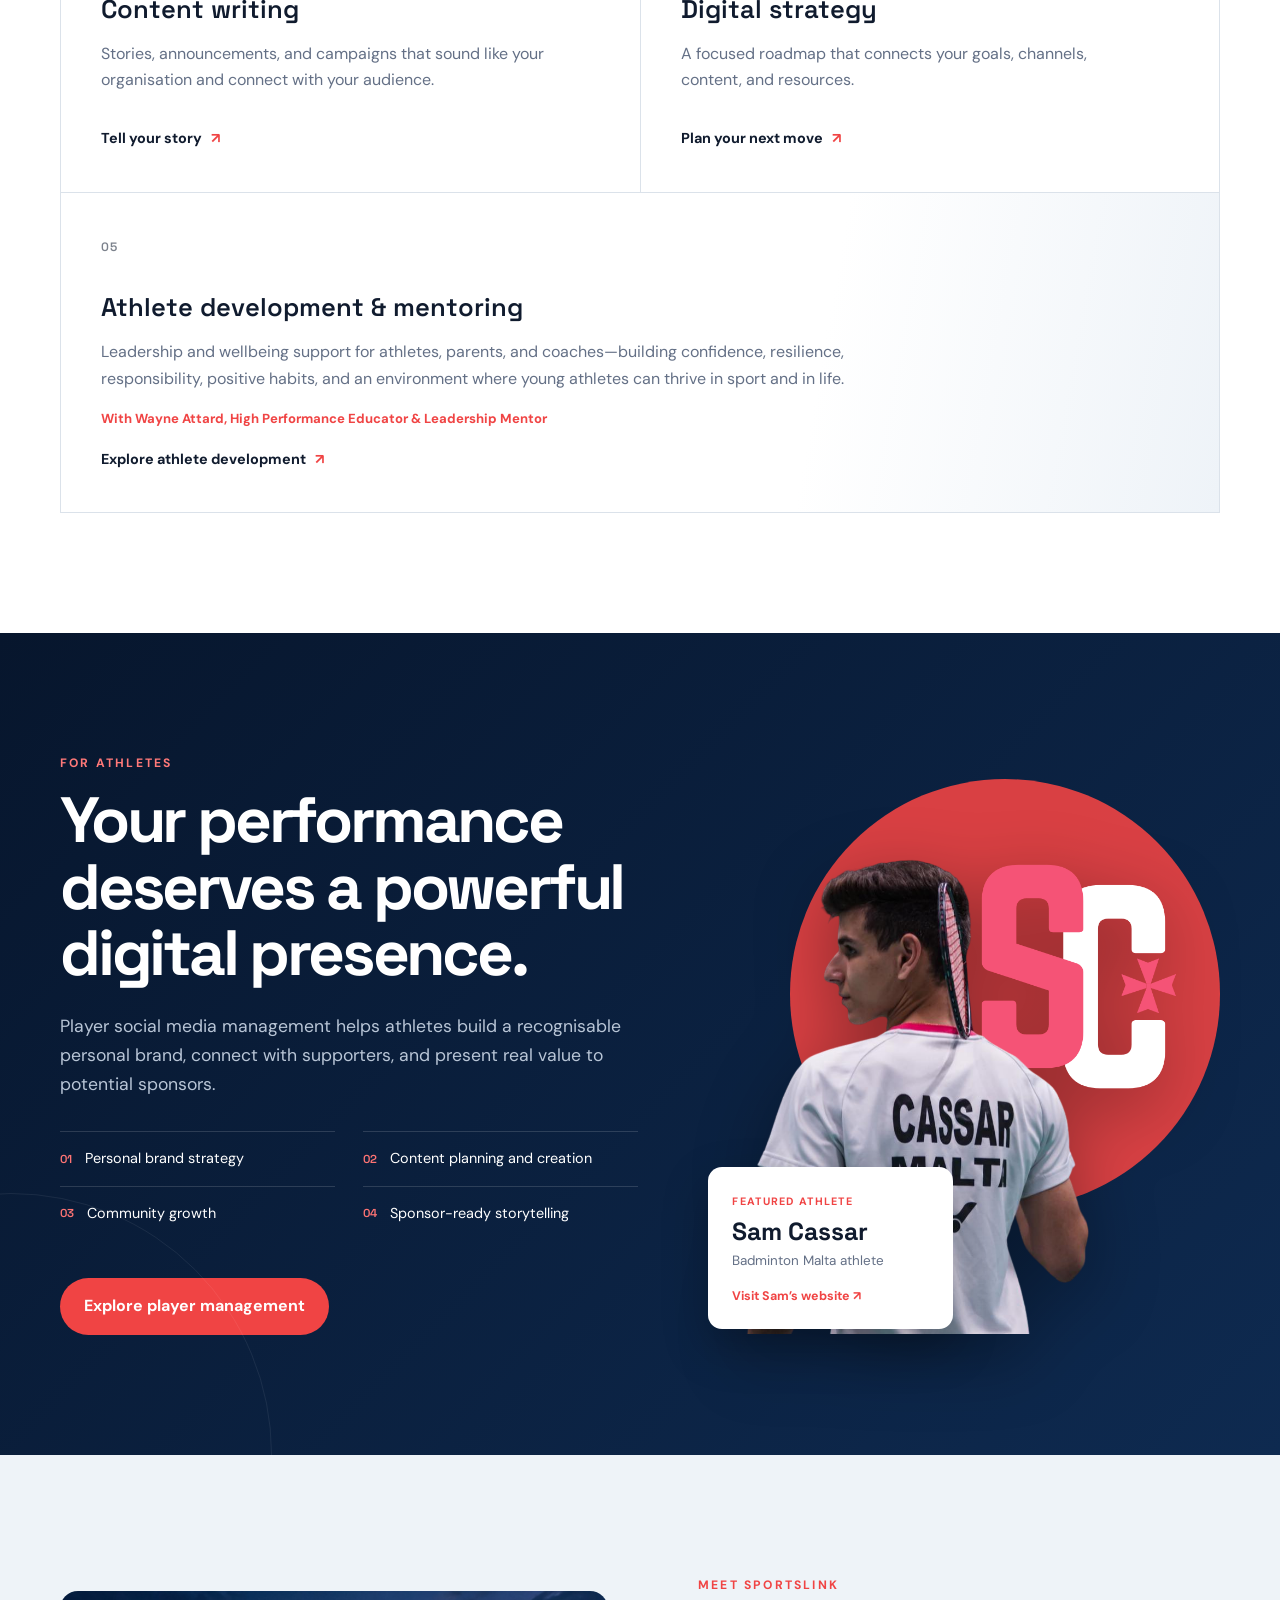
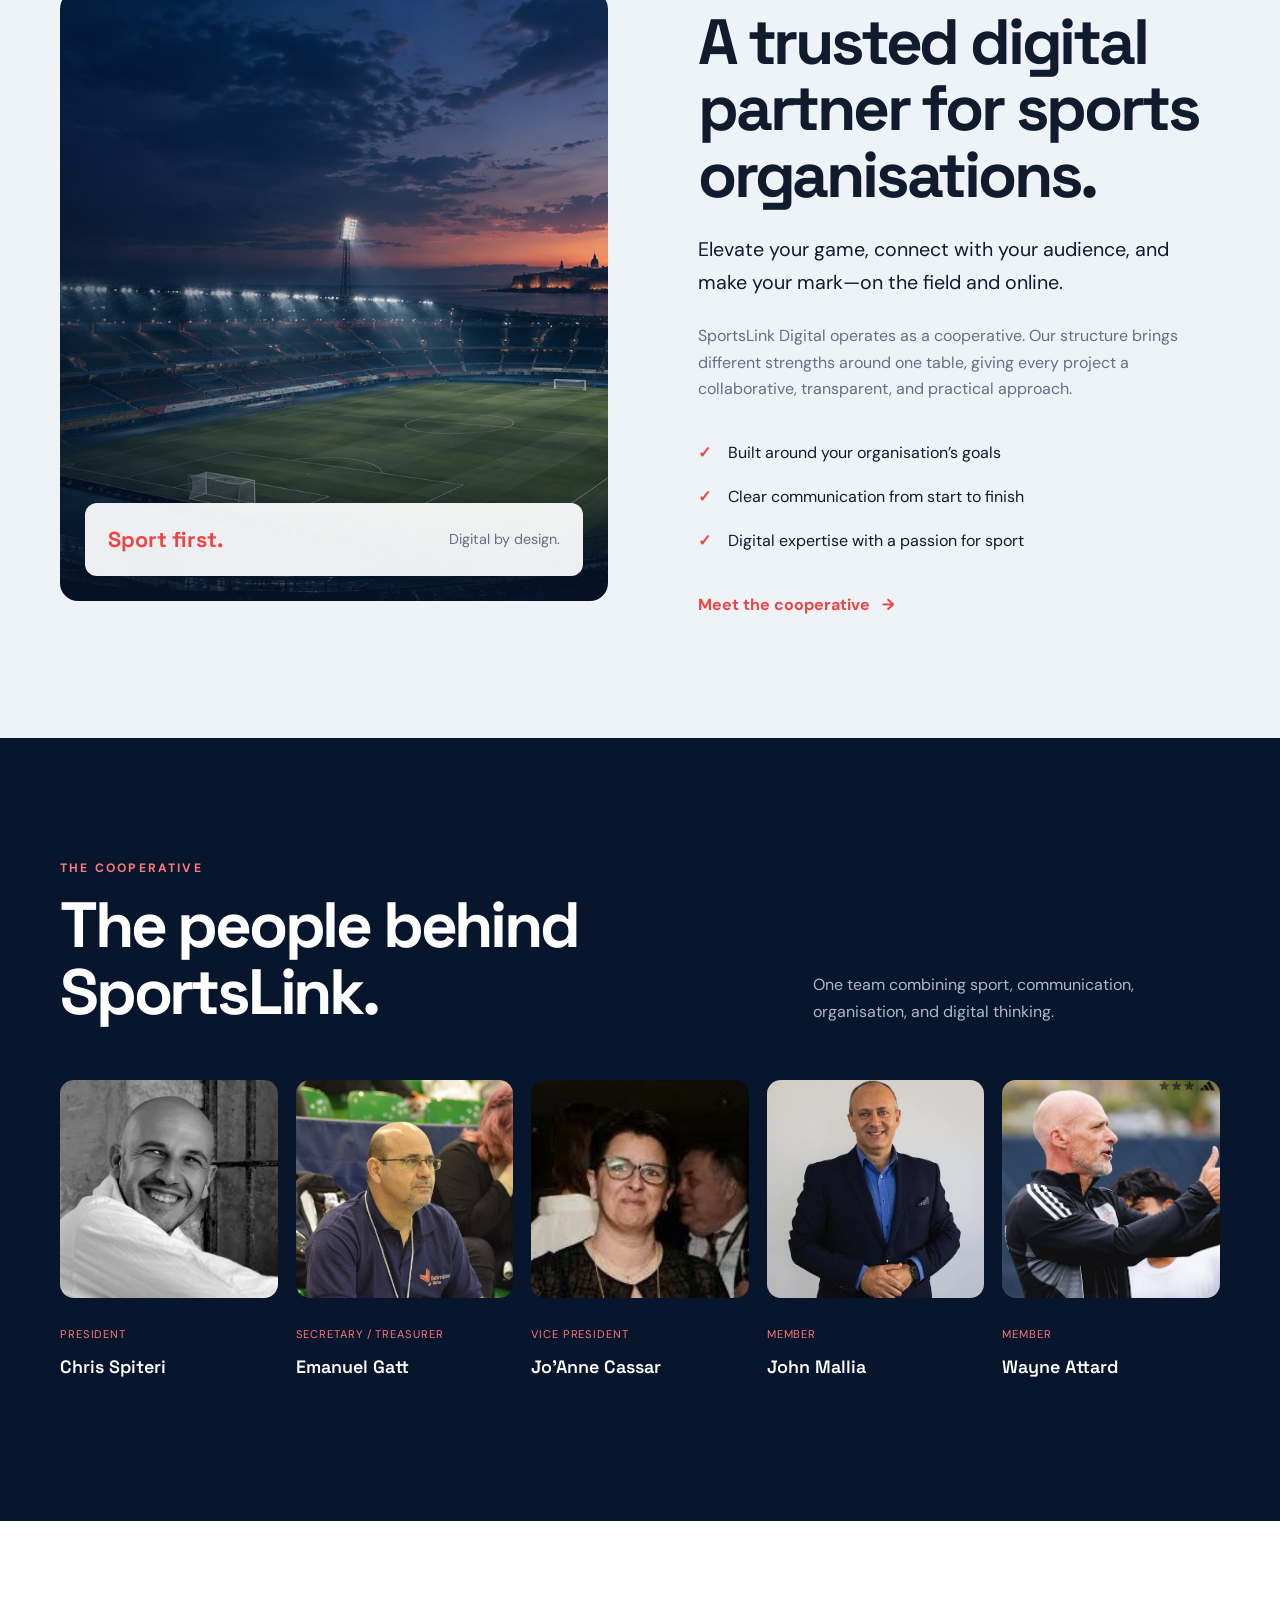
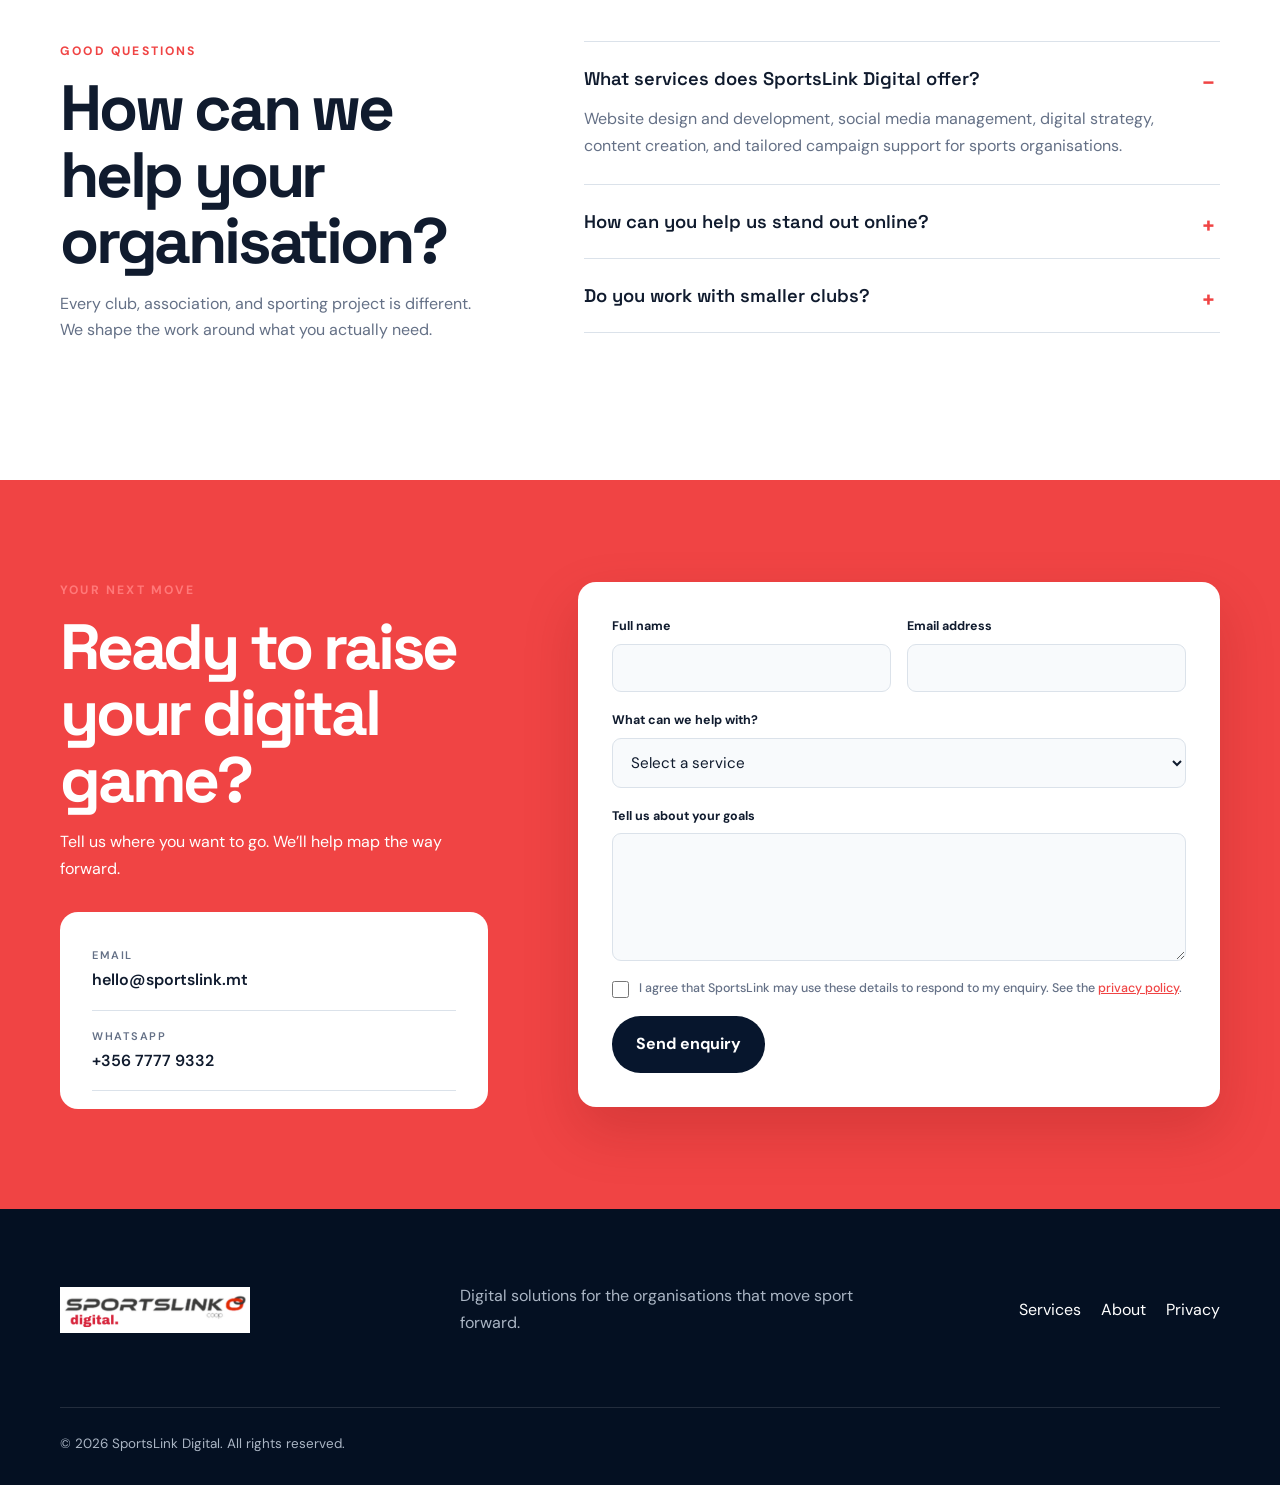
==== commit 7bead41d: "Add secure contact enquiry form" ====
--- a/index.html
+++ b/index.html
@@ -3,12 +3,13 @@
 <head>
   <meta charset="utf-8">
   <meta name="viewport" content="width=device-width, initial-scale=1">
-  <meta name="description" content="SportsLink Digital helps sports organisations grow through web development, social media, content, and digital strategy.">
+  <meta name="description" content="SportsLink Digital helps sports organisations and athletes in Malta grow through websites, social media, content, strategy, and development.">
   <meta name="theme-color" content="#091932">
-  <title>SportsLink Digital | Digital solutions for sport</title>
+  <link rel="canonical" href="https://sportslink.mt/">
+  <title>Sports Marketing &amp; Digital Services Malta | SportsLink</title>
   <link rel="icon" href="assets/images/logo.png">
   <link rel="preload" href="assets/images/hero-v2.jpg" as="image">
-  <link rel="stylesheet" href="assets/styles.css?v=5">
+  <link rel="stylesheet" href="assets/styles.css?v=6">
 </head>
 <body>
   <a class="skip-link" href="#main">Skip to content</a>
@@ -181,15 +182,38 @@
 
     <section class="contact" id="contact">
       <div class="shell contact-grid">
-        <div>
+        <div class="contact-intro">
           <p class="eyebrow light">Your next move</p>
           <h2>Ready to raise your digital game?</h2>
           <p>Tell us where you want to go. We’ll help map the way forward.</p>
-        </div>
-        <div class="contact-card">
-          <a href="mailto:hello@sportslink.mt"><span>Email</span>hello@sportslink.mt</a>
-          <a href="https://wa.me/35677779332" target="_blank" rel="noopener"><span>WhatsApp</span>+356 7777 9332</a>
-        </div>
+          <div class="contact-card">
+            <a href="mailto:hello@sportslink.mt"><span>Email</span>hello@sportslink.mt</a>
+            <a href="https://wa.me/35677779332" target="_blank" rel="noopener"><span>WhatsApp</span>+356 7777 9332</a>
+          </div>
+        </div>
+        <form class="contact-form" action="contact.php" method="post">
+          <p class="form-status" id="form-status" role="status" aria-live="polite"></p>
+          <div class="form-row">
+            <label>Full name<input type="text" name="name" autocomplete="name" maxlength="80" required></label>
+            <label>Email address<input type="email" name="email" autocomplete="email" maxlength="120" required></label>
+          </div>
+          <label>What can we help with?
+            <select name="service" required>
+              <option value="">Select a service</option>
+              <option>Web development</option>
+              <option>Social media management</option>
+              <option>Content writing</option>
+              <option>Digital strategy</option>
+              <option>Player social media management</option>
+              <option>Athlete development and mentoring</option>
+              <option>Something else</option>
+            </select>
+          </label>
+          <label>Tell us about your goals<textarea name="message" rows="5" minlength="10" maxlength="2000" required></textarea></label>
+          <label class="consent"><input type="checkbox" name="privacy" value="yes" required><span>I agree that SportsLink may use these details to respond to my enquiry. See the <a href="privacy.html">privacy policy</a>.</span></label>
+          <div class="website-field" aria-hidden="true"><label>Website<input type="text" name="website" tabindex="-1" autocomplete="off"></label></div>
+          <button class="button form-button" type="submit">Send enquiry</button>
+        </form>
       </div>
     </section>
   </main>
@@ -202,6 +226,6 @@
       <p class="copyright">© <span id="year"></span> SportsLink Digital. All rights reserved.</p>
     </div>
   </footer>
-  <script src="assets/site.js?v=2"></script>
+  <script src="assets/site.js?v=3"></script>
 </body>
 </html>
--- a/assets/styles.css
+++ b/assets/styles.css
@@ -24,6 +24,11 @@
 @media(max-width:560px){.service-list article{grid-template-columns:1fr;gap:12px;padding:40px 0}.service-list .specialist{padding:35px 24px}.outcome-grid,.process-grid{grid-template-columns:1fr}.athlete-art{min-height:400px}.athlete-art>div{width:320px;height:320px;top:50px}.inner-cta{padding:65px 0}}
 .mentor-grid div>p:not(.eyebrow):not(.mentor-role){color:var(--muted)}
 
+/* Contact form */
+.contact-grid{grid-template-columns:.8fr 1.2fr}.contact-intro{align-self:start}.contact-card{margin-top:30px}.contact-form{background:#fff;color:var(--ink);border-radius:var(--radius);padding:34px;box-shadow:0 24px 55px rgba(112,15,15,.2)}.contact-form label{display:block;color:var(--ink);font-size:.78rem;font-weight:700;margin-bottom:18px}.form-row{display:grid;grid-template-columns:1fr 1fr;gap:16px}.contact-form input,.contact-form select,.contact-form textarea{display:block;width:100%;margin-top:7px;padding:13px 14px;border:1px solid var(--line);border-radius:9px;background:#f8fafc;color:var(--ink);font:400 .95rem 'DM Sans',Arial,sans-serif;outline:none;transition:border-color .2s,box-shadow .2s}.contact-form input:focus,.contact-form select:focus,.contact-form textarea:focus{border-color:var(--red);box-shadow:0 0 0 3px rgba(240,68,68,.12)}.contact-form textarea{resize:vertical}.contact-form .consent{display:flex;gap:10px;align-items:flex-start;font-weight:500;color:var(--muted);line-height:1.45}.contact-form .consent input{width:17px;height:17px;flex:0 0 auto;margin:2px 0 0;accent-color:var(--red)}.contact-form .consent a{color:var(--red);text-decoration:underline}.form-button{border:0;background:var(--navy);color:#fff;cursor:pointer}.form-button:hover{background:var(--navy-2)}.website-field{position:absolute;left:-10000px;width:1px;height:1px;overflow:hidden}.form-status{display:none;border-radius:8px;padding:11px 13px;margin:0 0 18px;font-size:.88rem;font-weight:600}.form-status.success{display:block;color:#17633b;background:#e7f7ee}.form-status.error{display:block;color:#922d2d;background:#fdeaea}
+@media(max-width:850px){.contact-grid{grid-template-columns:1fr}.contact-form{padding:28px}}
+@media(max-width:560px){.form-row{grid-template-columns:1fr}.contact-form{padding:23px}}
+
 /* Versioned hero asset avoids stale browser/CDN caches after artwork updates. */
 .hero{background-image:linear-gradient(90deg,rgba(4,15,31,.96) 0%,rgba(4,15,31,.78) 53%,rgba(4,15,31,.22) 100%),url('images/hero-v2.jpg')}
 .about-visual{background-image:linear-gradient(180deg,transparent 45%,rgba(7,22,45,.75)),url('images/hero-v2.jpg')}
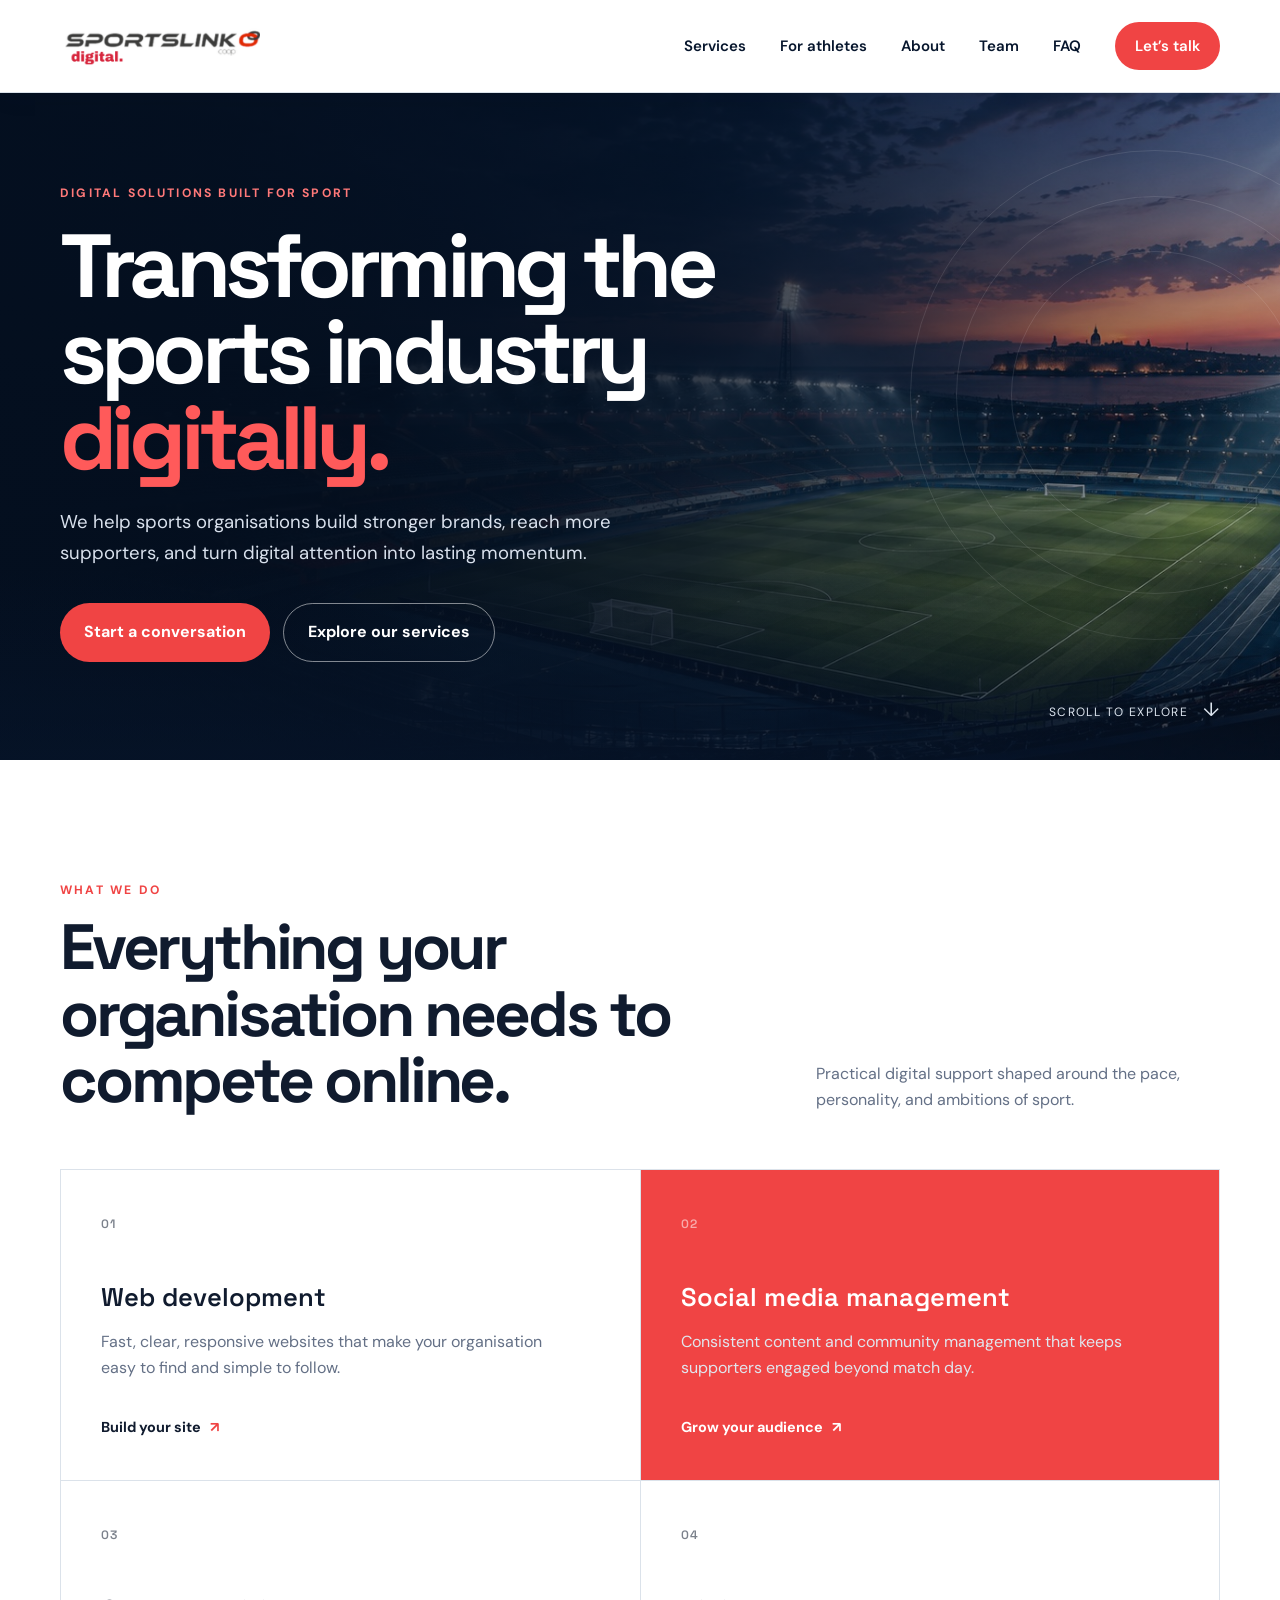
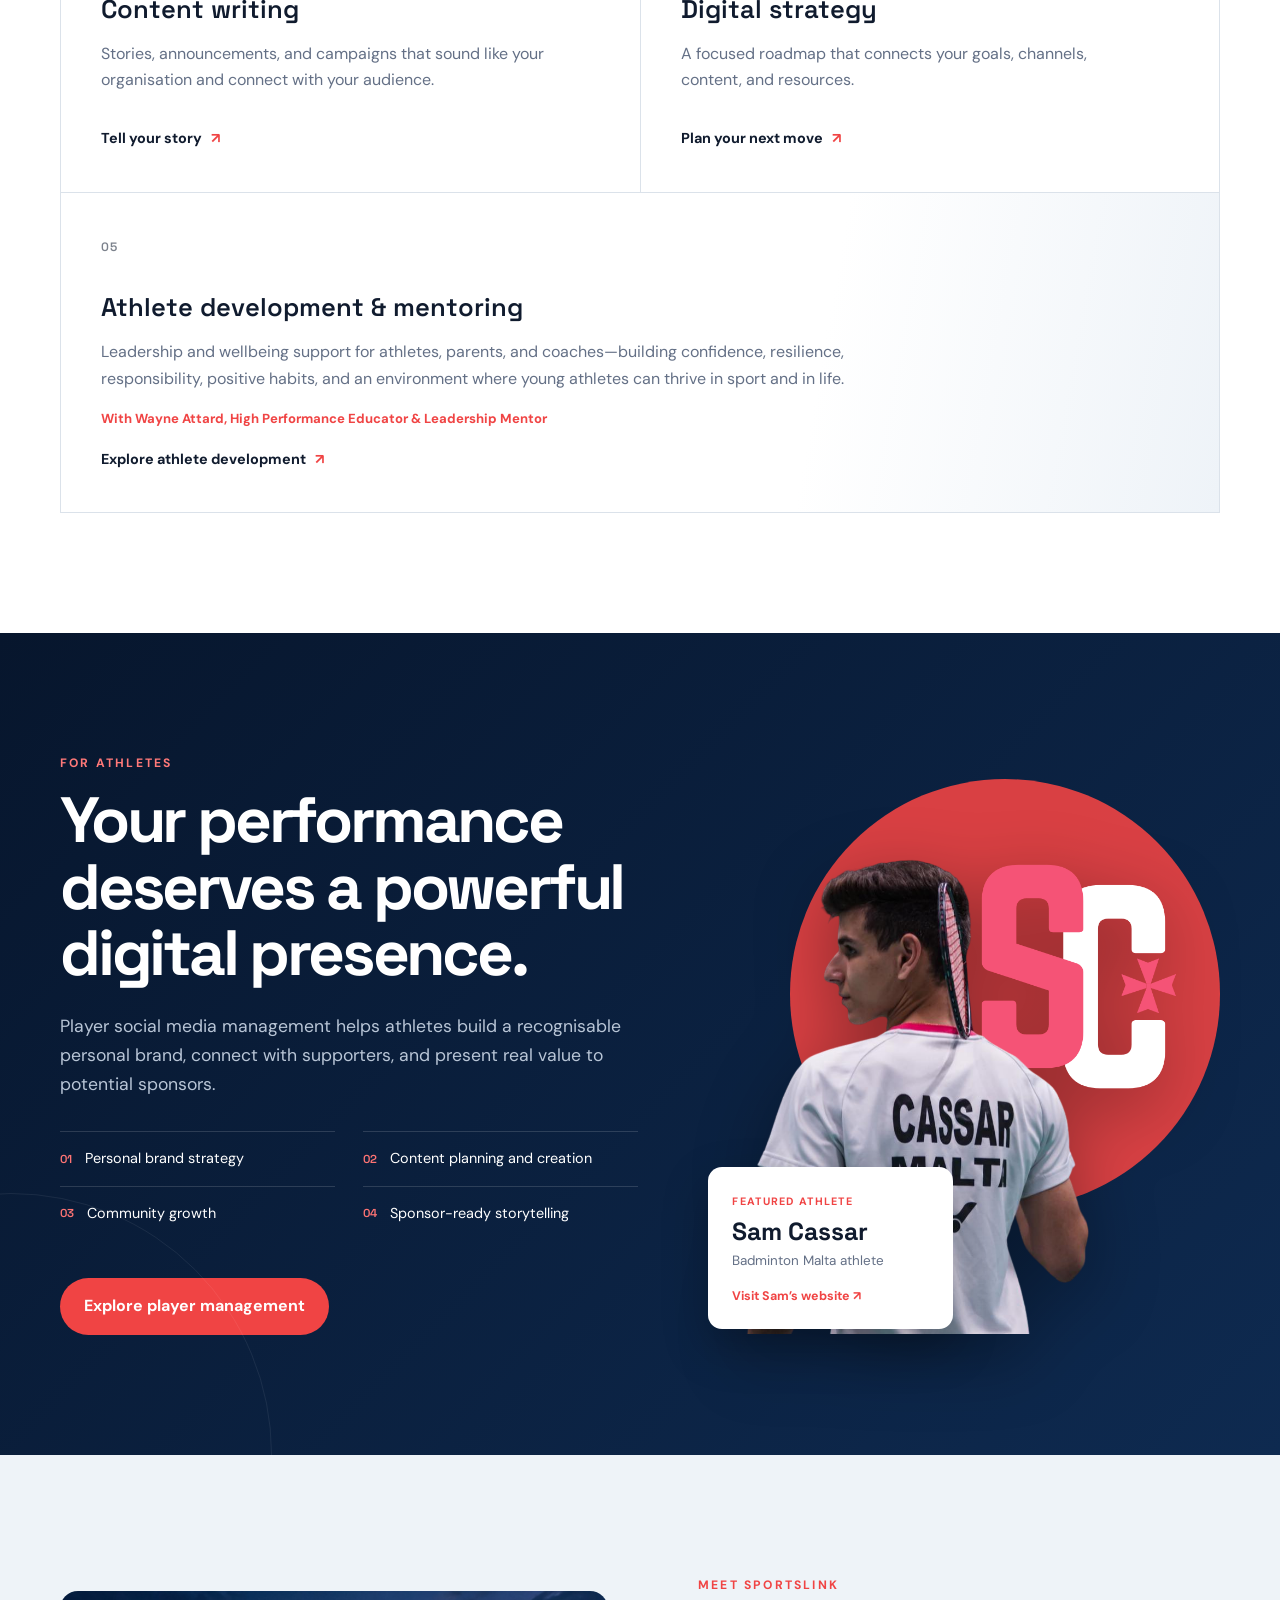
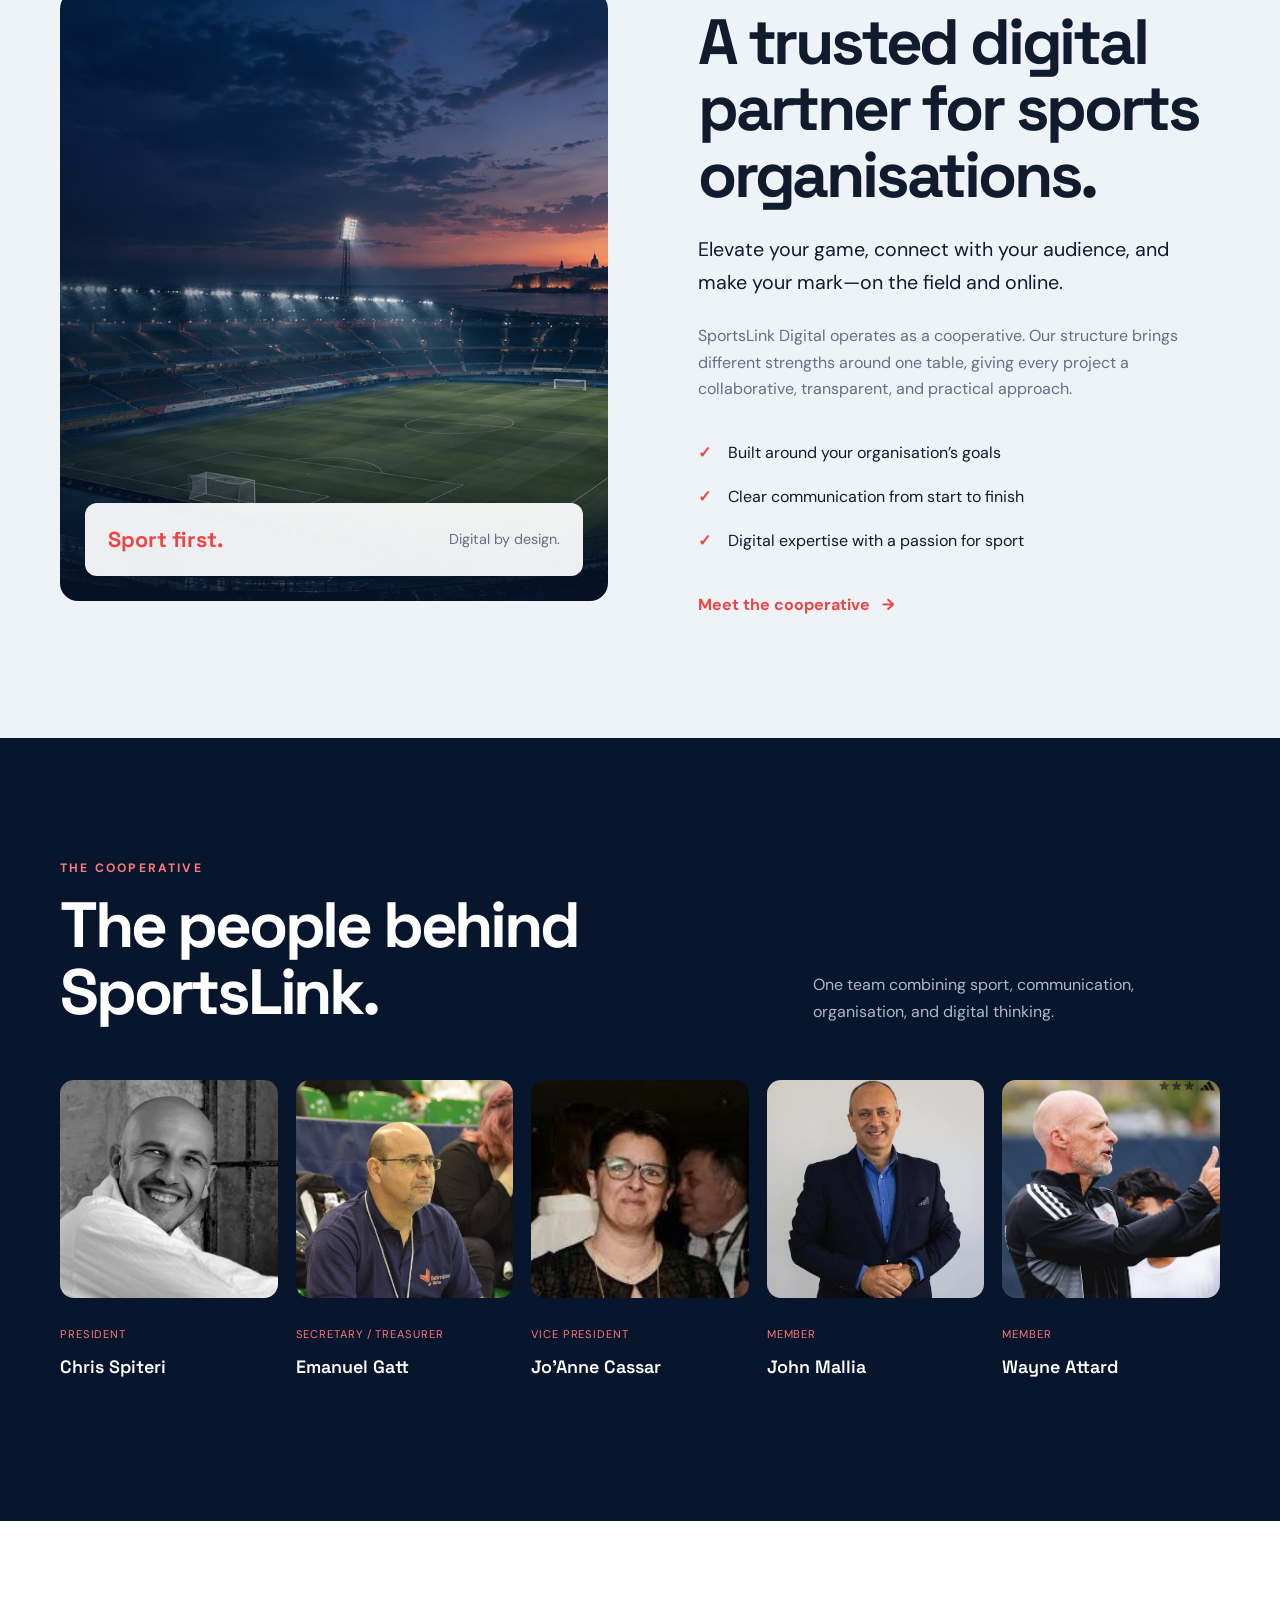
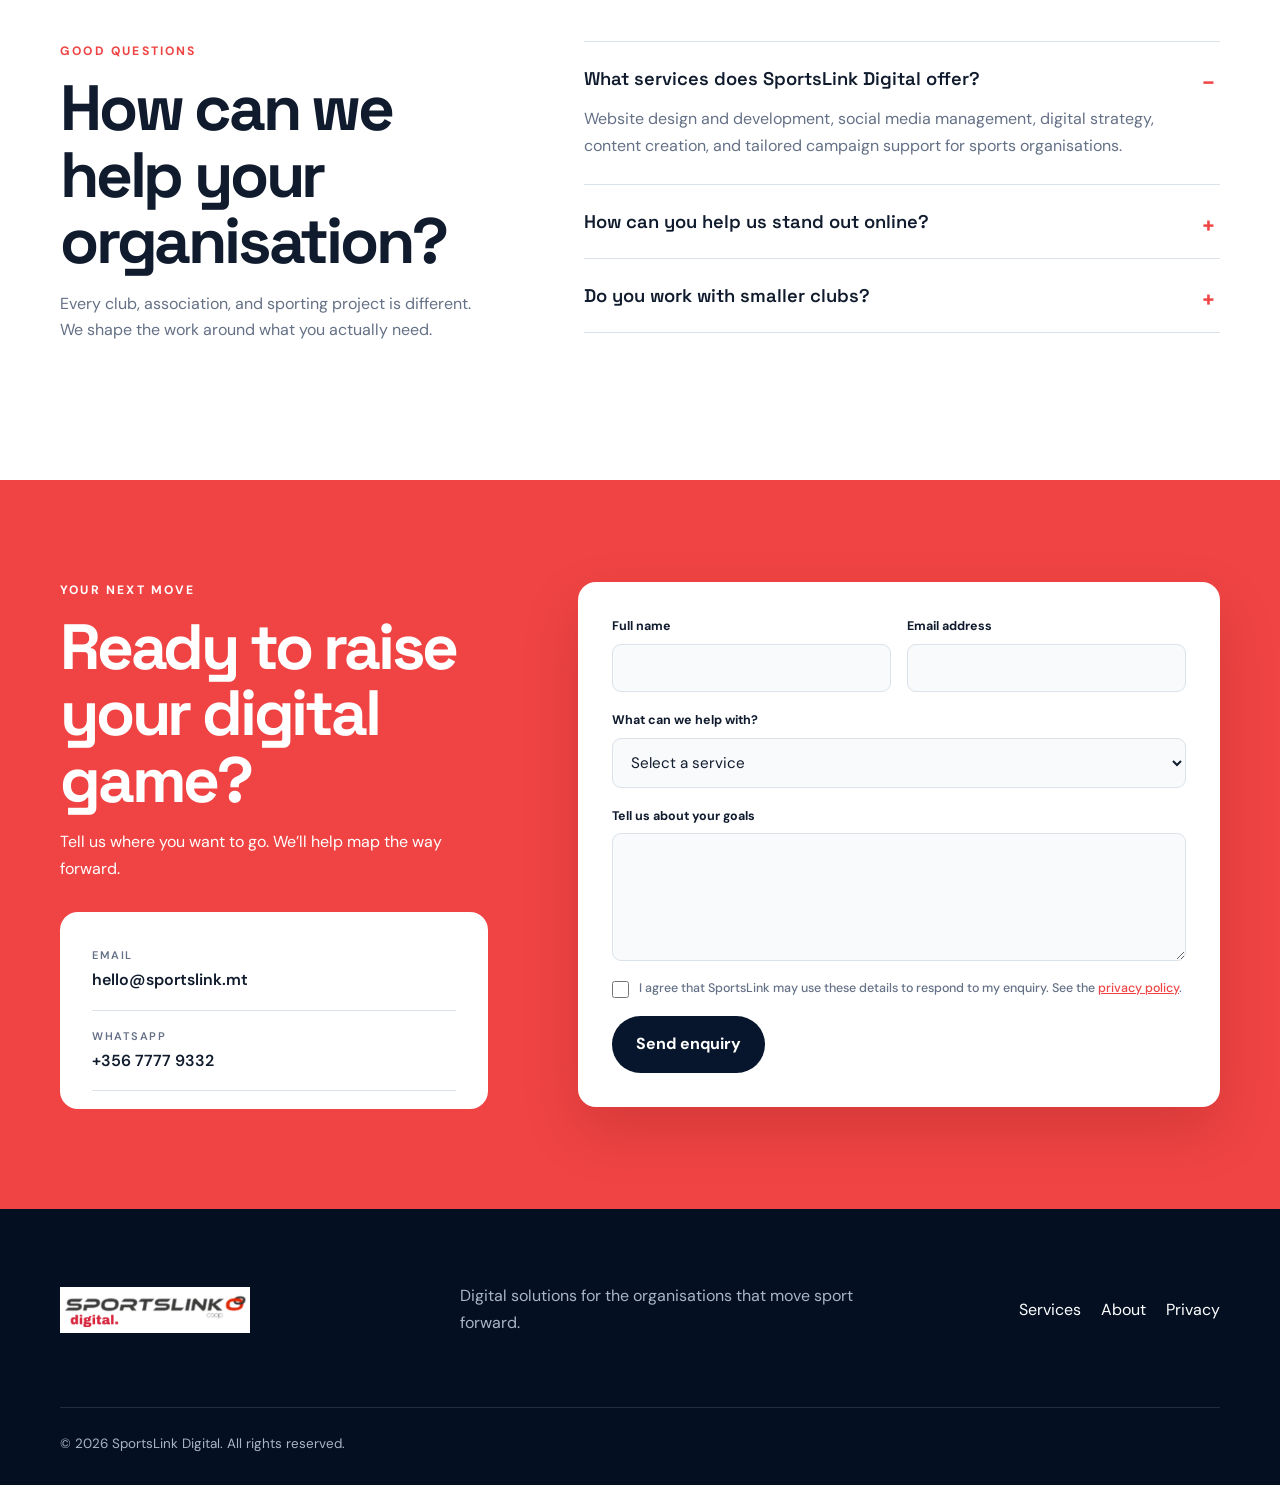
==== commit 5795028a: "Increase contact heading contrast" ====
--- a/index.html
+++ b/index.html
@@ -9,7 +9,7 @@
   <title>Sports Marketing &amp; Digital Services Malta | SportsLink</title>
   <link rel="icon" href="assets/images/logo.png">
   <link rel="preload" href="assets/images/hero-v2.jpg" as="image">
-  <link rel="stylesheet" href="assets/styles.css?v=6">
+  <link rel="stylesheet" href="assets/styles.css?v=7">
 </head>
 <body>
   <a class="skip-link" href="#main">Skip to content</a>
--- a/assets/styles.css
+++ b/assets/styles.css
@@ -28,6 +28,7 @@
 .contact-grid{grid-template-columns:.8fr 1.2fr}.contact-intro{align-self:start}.contact-card{margin-top:30px}.contact-form{background:#fff;color:var(--ink);border-radius:var(--radius);padding:34px;box-shadow:0 24px 55px rgba(112,15,15,.2)}.contact-form label{display:block;color:var(--ink);font-size:.78rem;font-weight:700;margin-bottom:18px}.form-row{display:grid;grid-template-columns:1fr 1fr;gap:16px}.contact-form input,.contact-form select,.contact-form textarea{display:block;width:100%;margin-top:7px;padding:13px 14px;border:1px solid var(--line);border-radius:9px;background:#f8fafc;color:var(--ink);font:400 .95rem 'DM Sans',Arial,sans-serif;outline:none;transition:border-color .2s,box-shadow .2s}.contact-form input:focus,.contact-form select:focus,.contact-form textarea:focus{border-color:var(--red);box-shadow:0 0 0 3px rgba(240,68,68,.12)}.contact-form textarea{resize:vertical}.contact-form .consent{display:flex;gap:10px;align-items:flex-start;font-weight:500;color:var(--muted);line-height:1.45}.contact-form .consent input{width:17px;height:17px;flex:0 0 auto;margin:2px 0 0;accent-color:var(--red)}.contact-form .consent a{color:var(--red);text-decoration:underline}.form-button{border:0;background:var(--navy);color:#fff;cursor:pointer}.form-button:hover{background:var(--navy-2)}.website-field{position:absolute;left:-10000px;width:1px;height:1px;overflow:hidden}.form-status{display:none;border-radius:8px;padding:11px 13px;margin:0 0 18px;font-size:.88rem;font-weight:600}.form-status.success{display:block;color:#17633b;background:#e7f7ee}.form-status.error{display:block;color:#922d2d;background:#fdeaea}
 @media(max-width:850px){.contact-grid{grid-template-columns:1fr}.contact-form{padding:28px}}
 @media(max-width:560px){.form-row{grid-template-columns:1fr}.contact-form{padding:23px}}
+.contact .eyebrow.light{color:#fff}
 
 /* Versioned hero asset avoids stale browser/CDN caches after artwork updates. */
 .hero{background-image:linear-gradient(90deg,rgba(4,15,31,.96) 0%,rgba(4,15,31,.78) 53%,rgba(4,15,31,.22) 100%),url('images/hero-v2.jpg')}
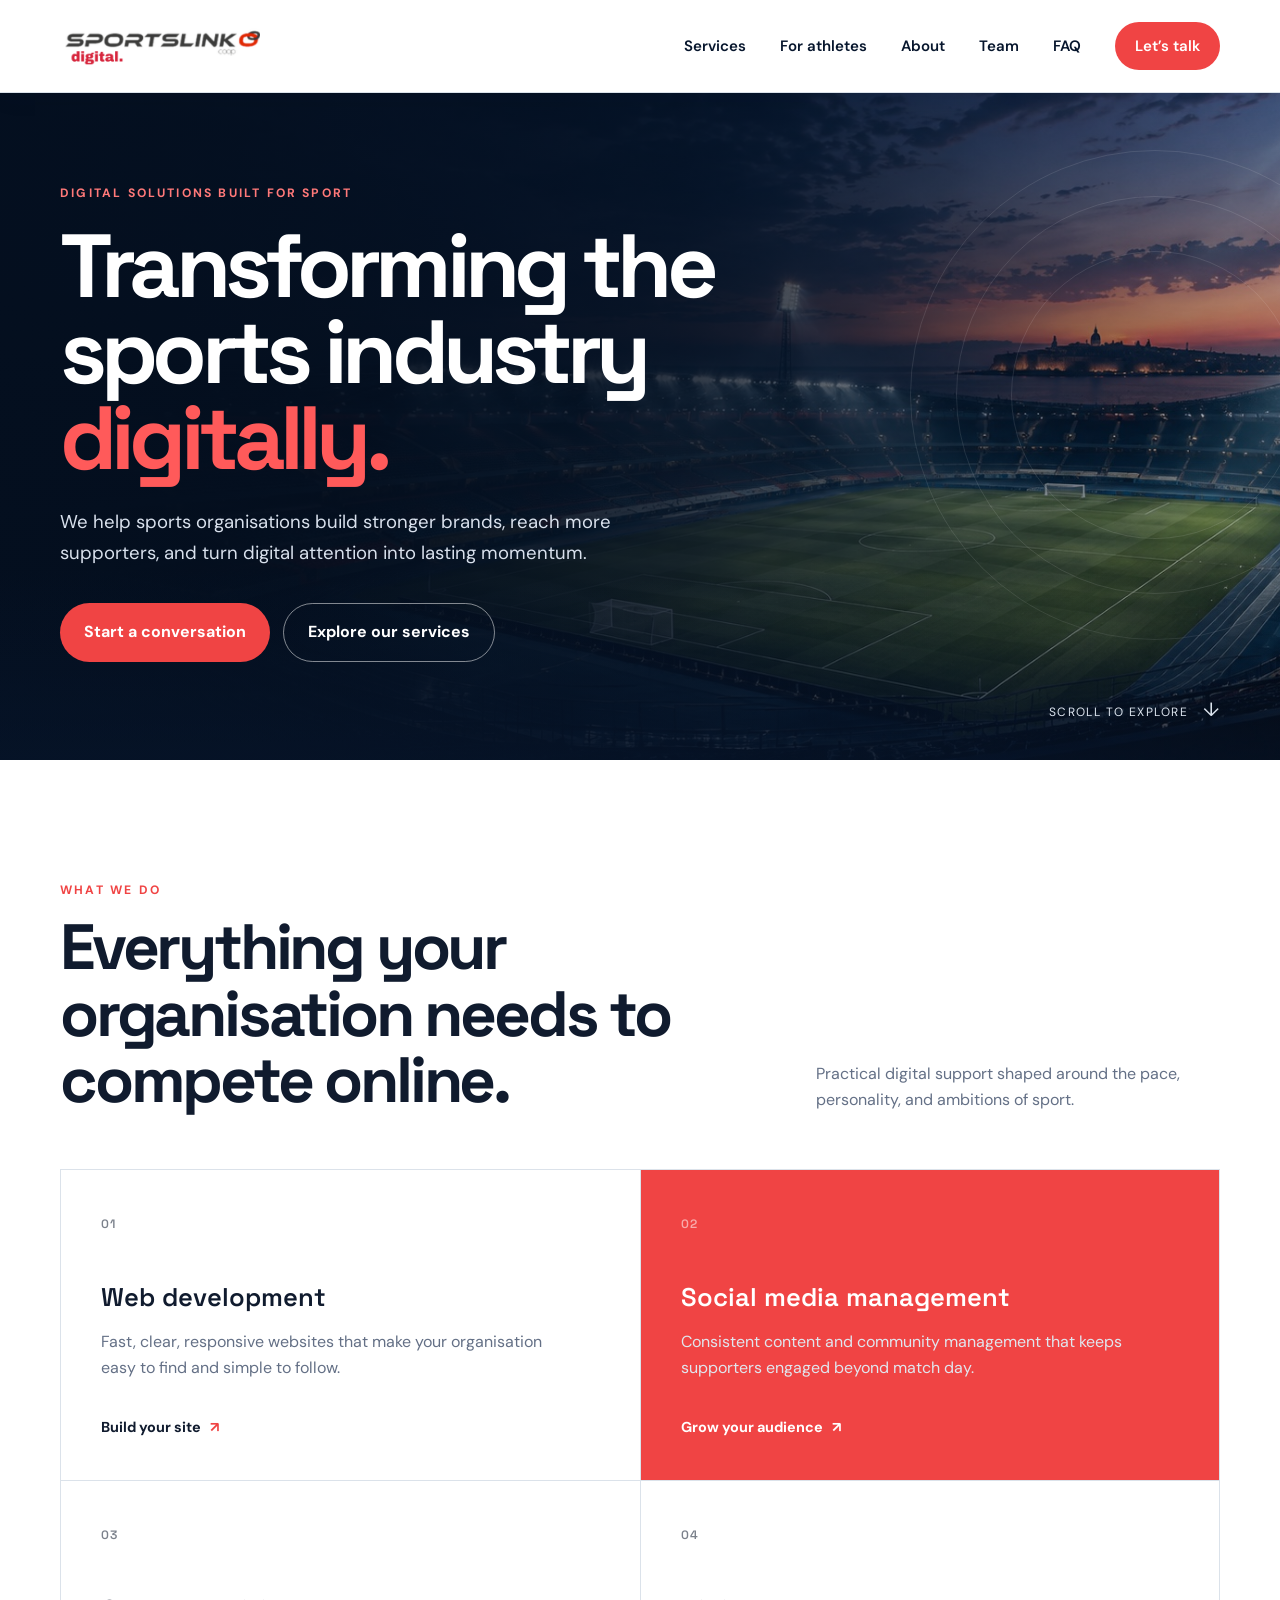
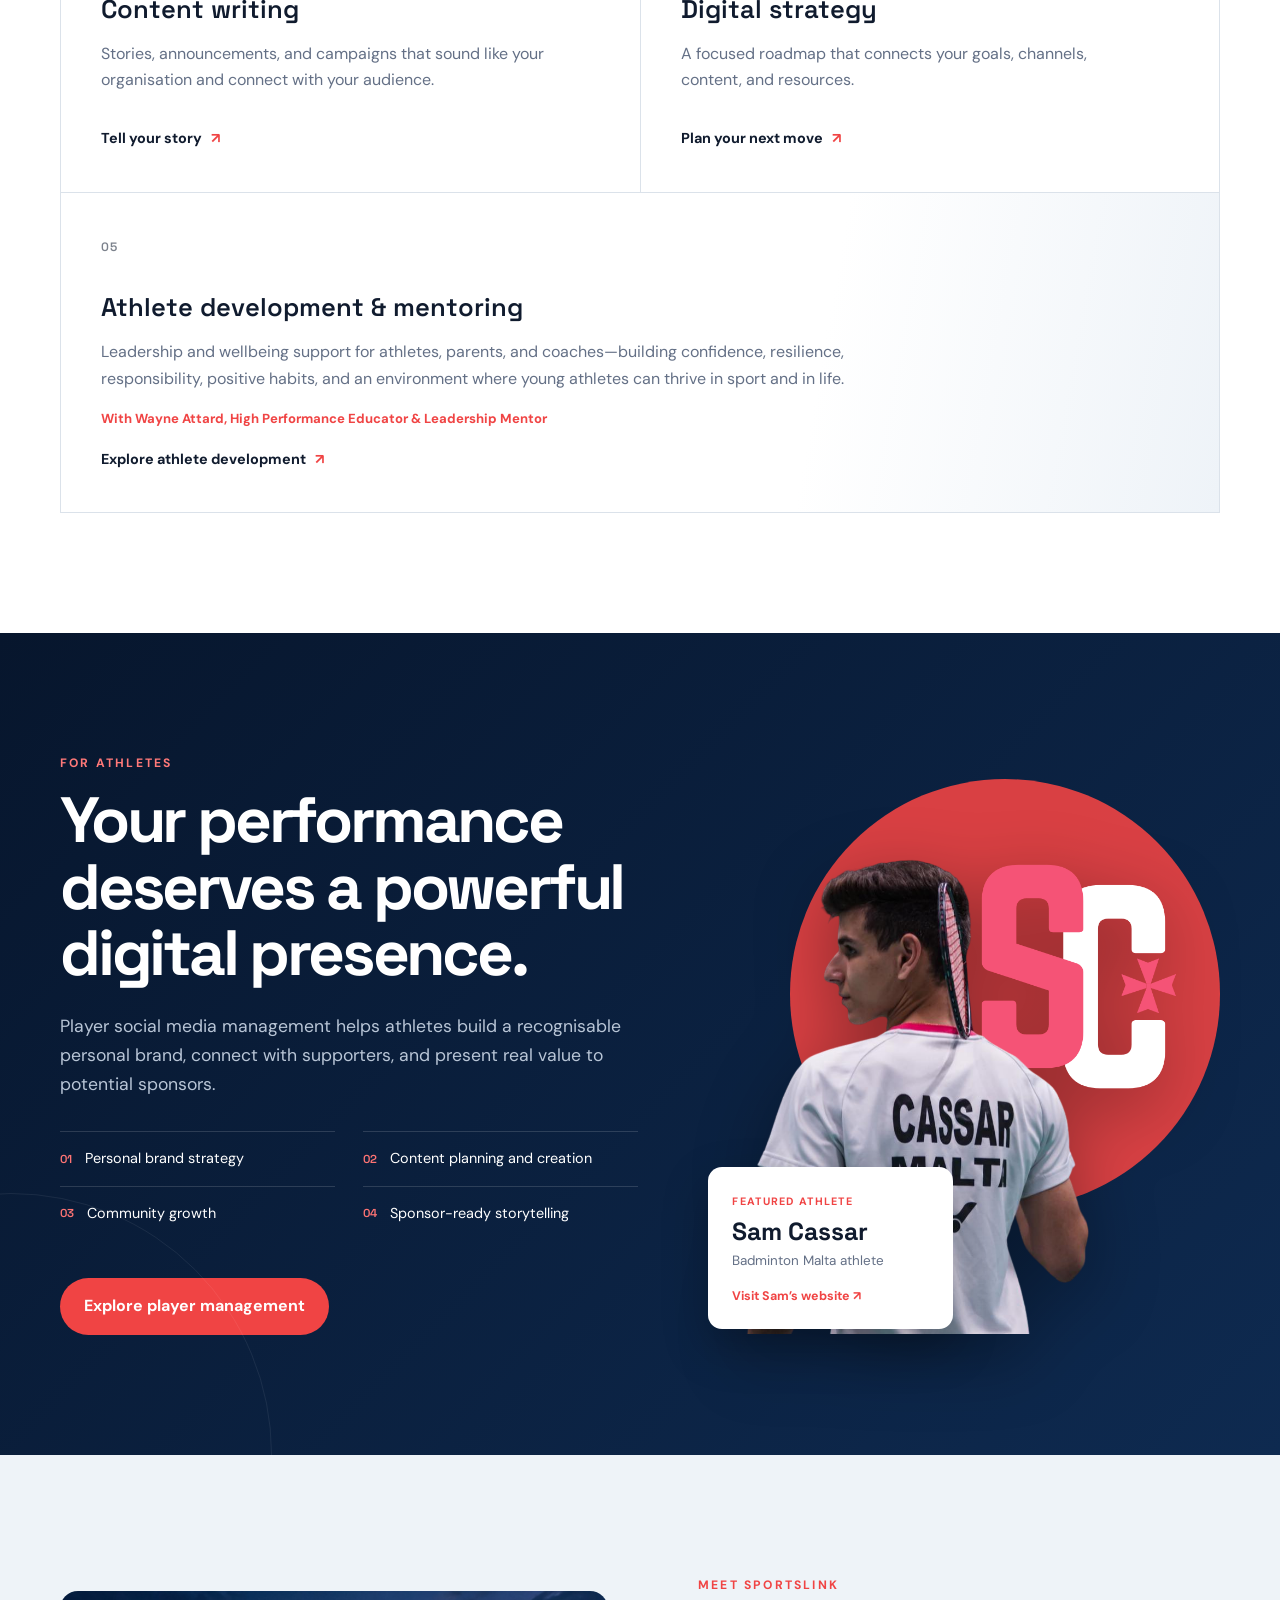
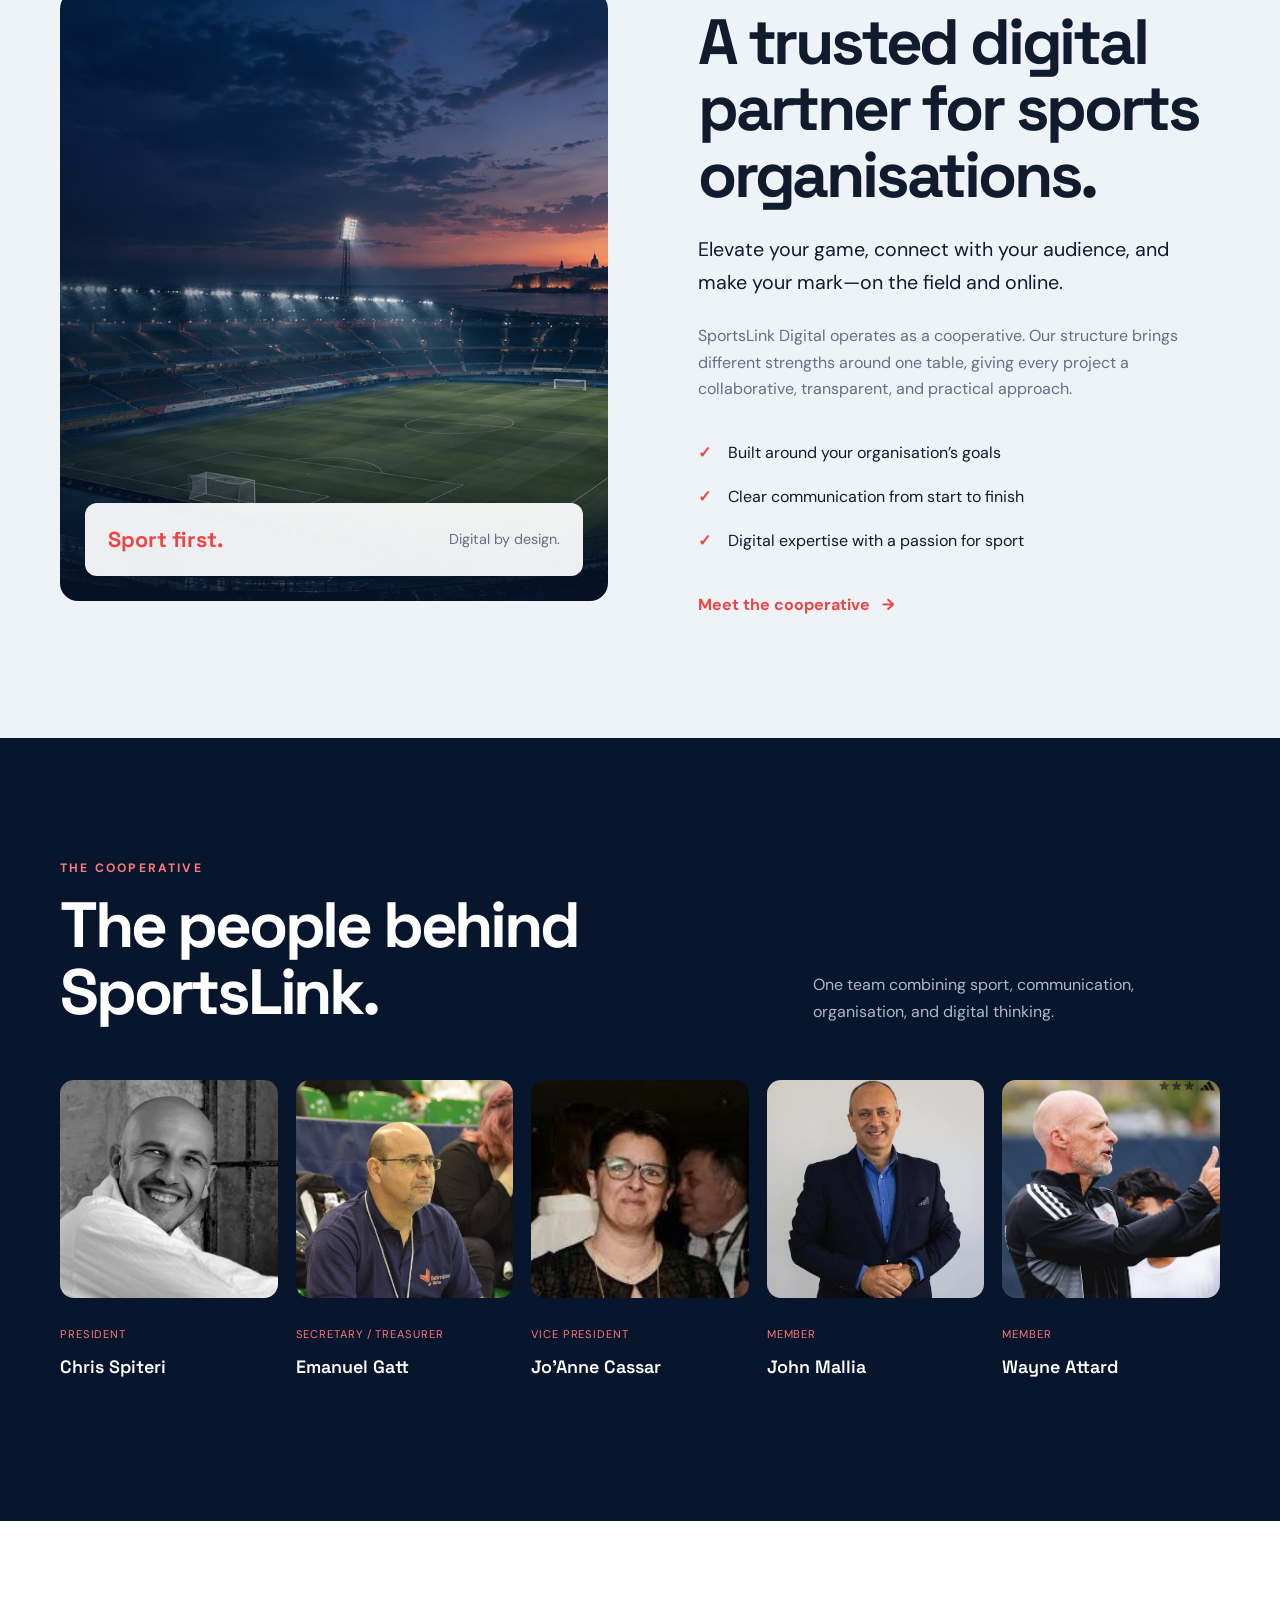
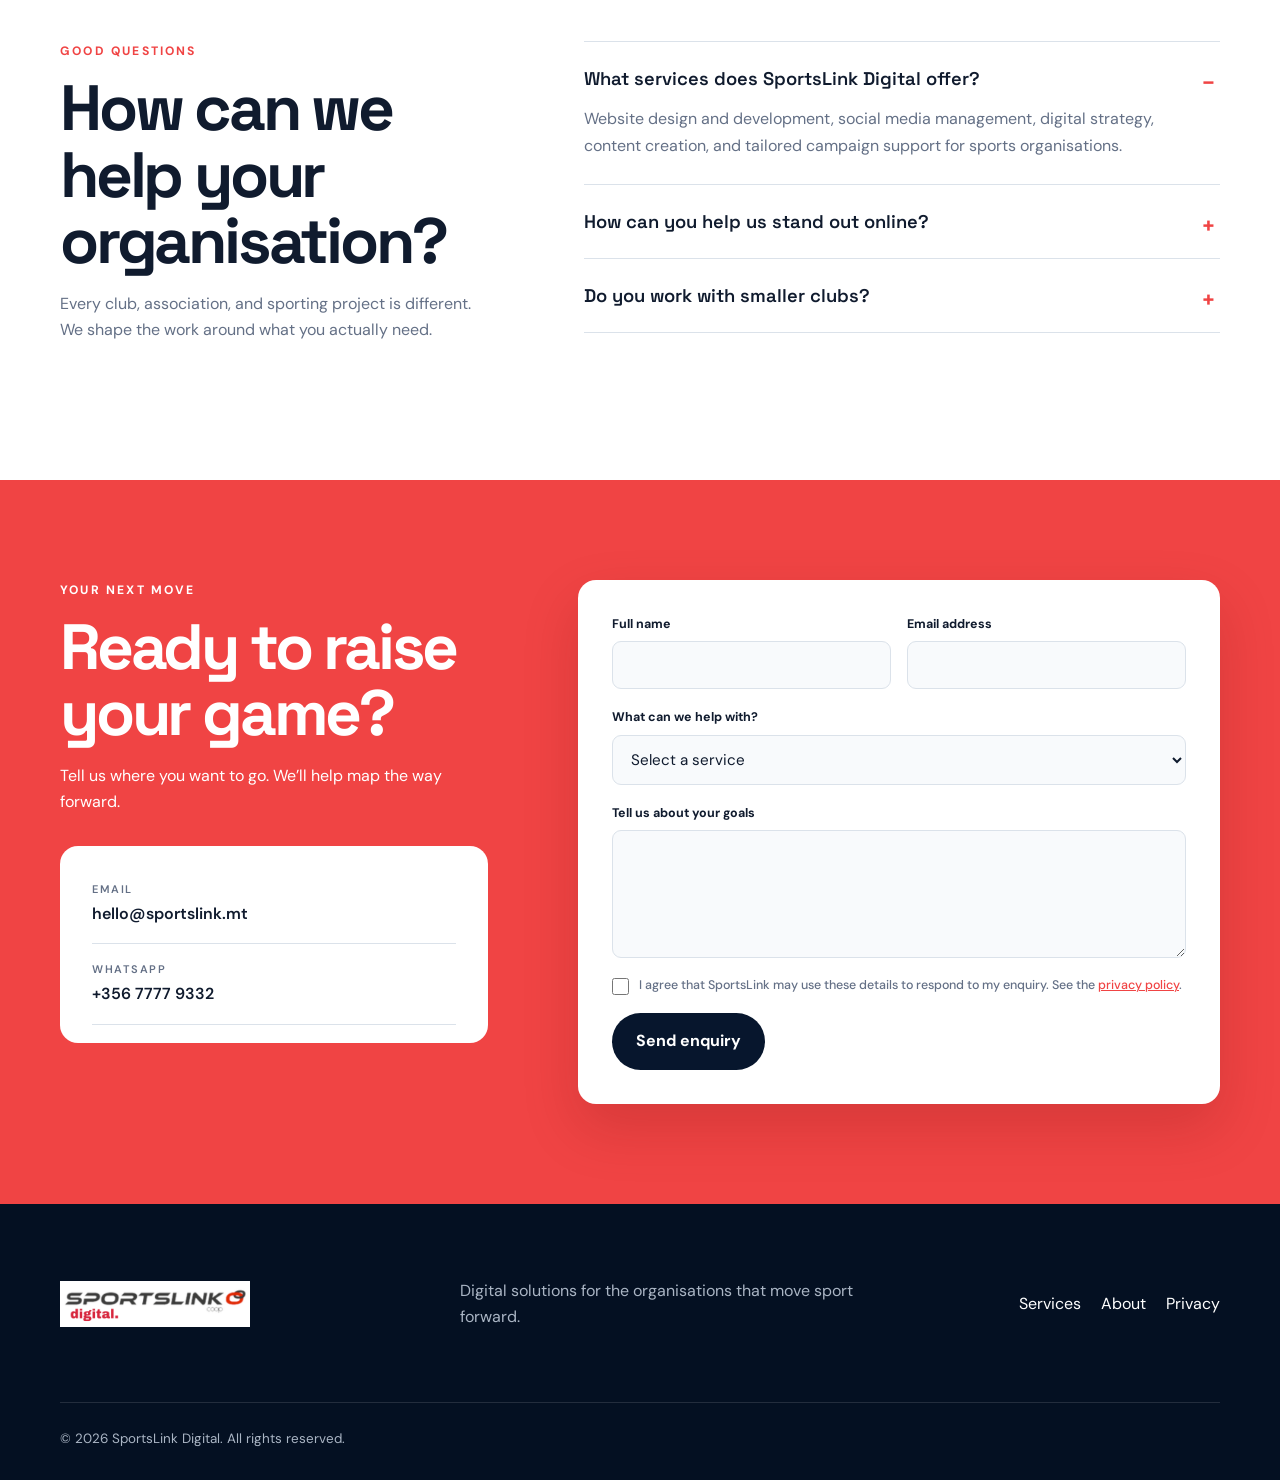
==== commit ffe62856: "Refine contact call to action" ====
--- a/index.html
+++ b/index.html
@@ -184,7 +184,7 @@
       <div class="shell contact-grid">
         <div class="contact-intro">
           <p class="eyebrow light">Your next move</p>
-          <h2>Ready to raise your digital game?</h2>
+          <h2>Ready to raise your game?</h2>
           <p>Tell us where you want to go. We’ll help map the way forward.</p>
           <div class="contact-card">
             <a href="mailto:hello@sportslink.mt"><span>Email</span>hello@sportslink.mt</a>
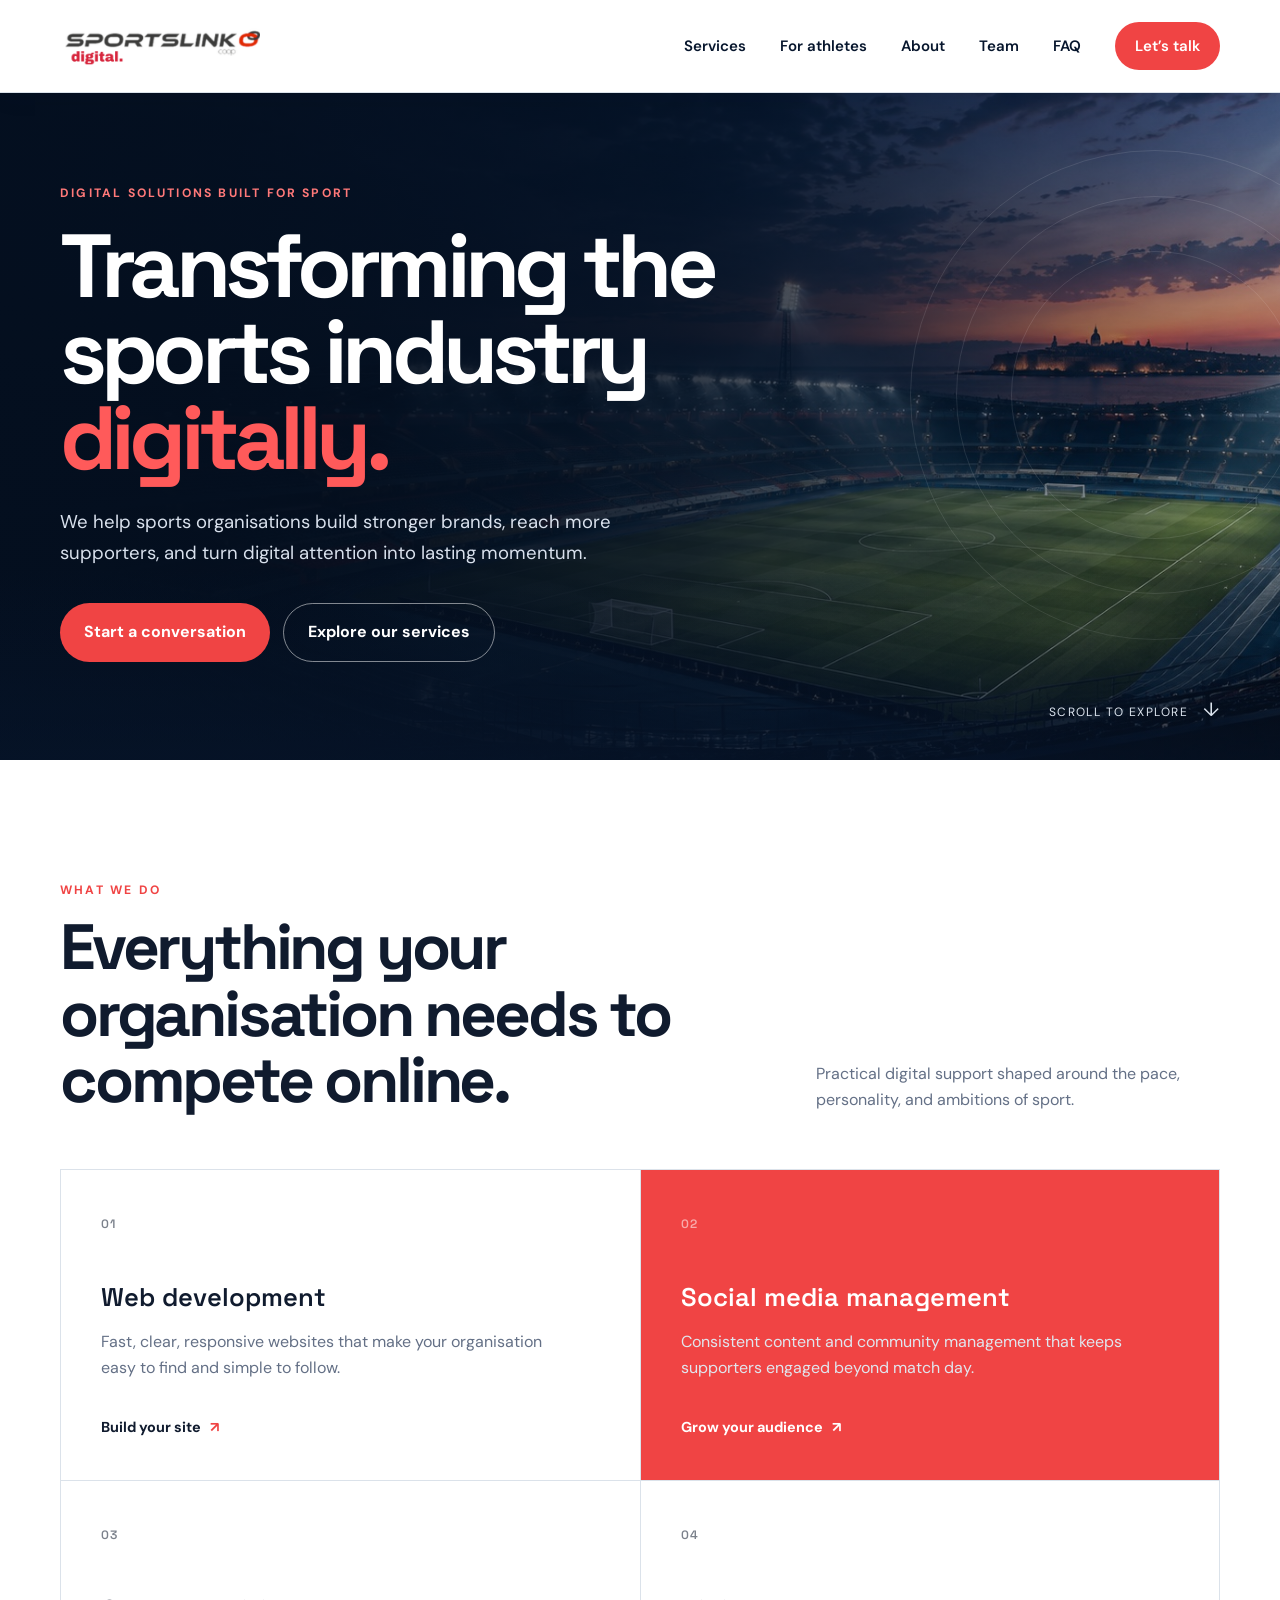
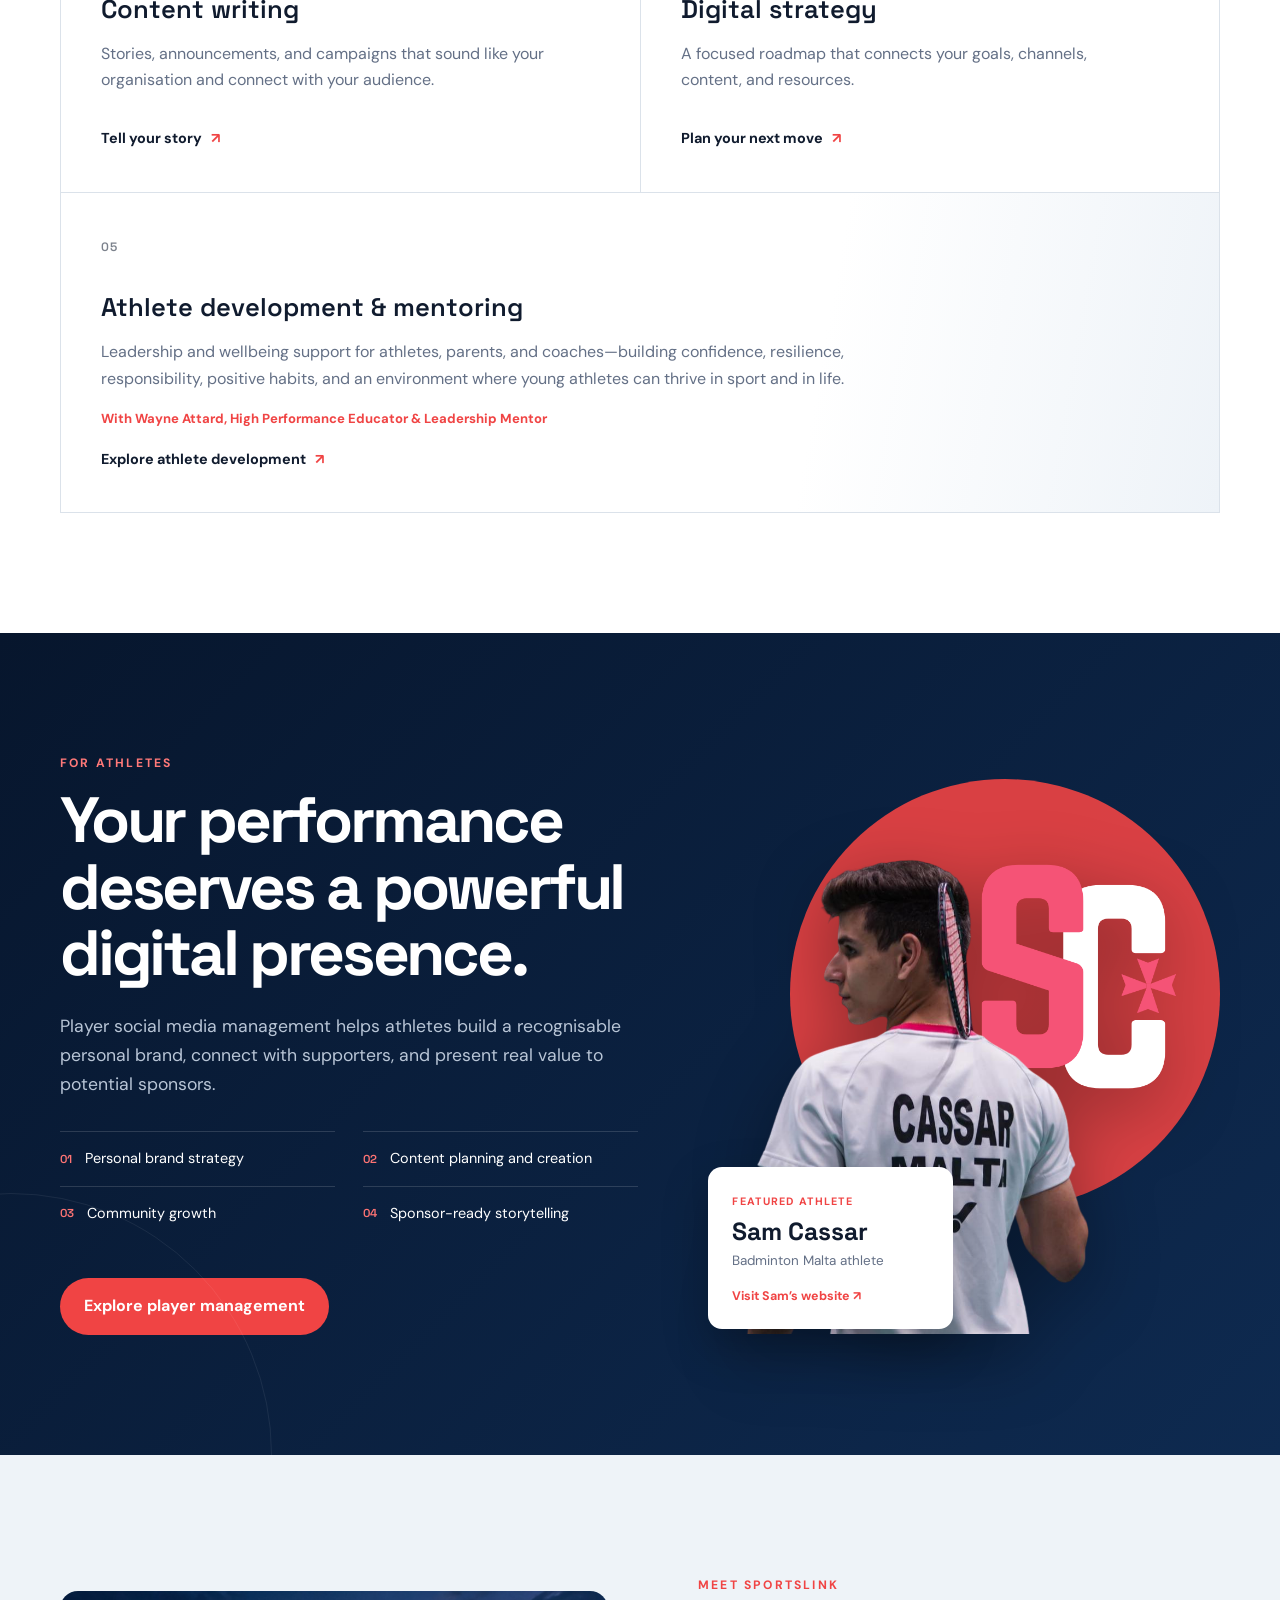
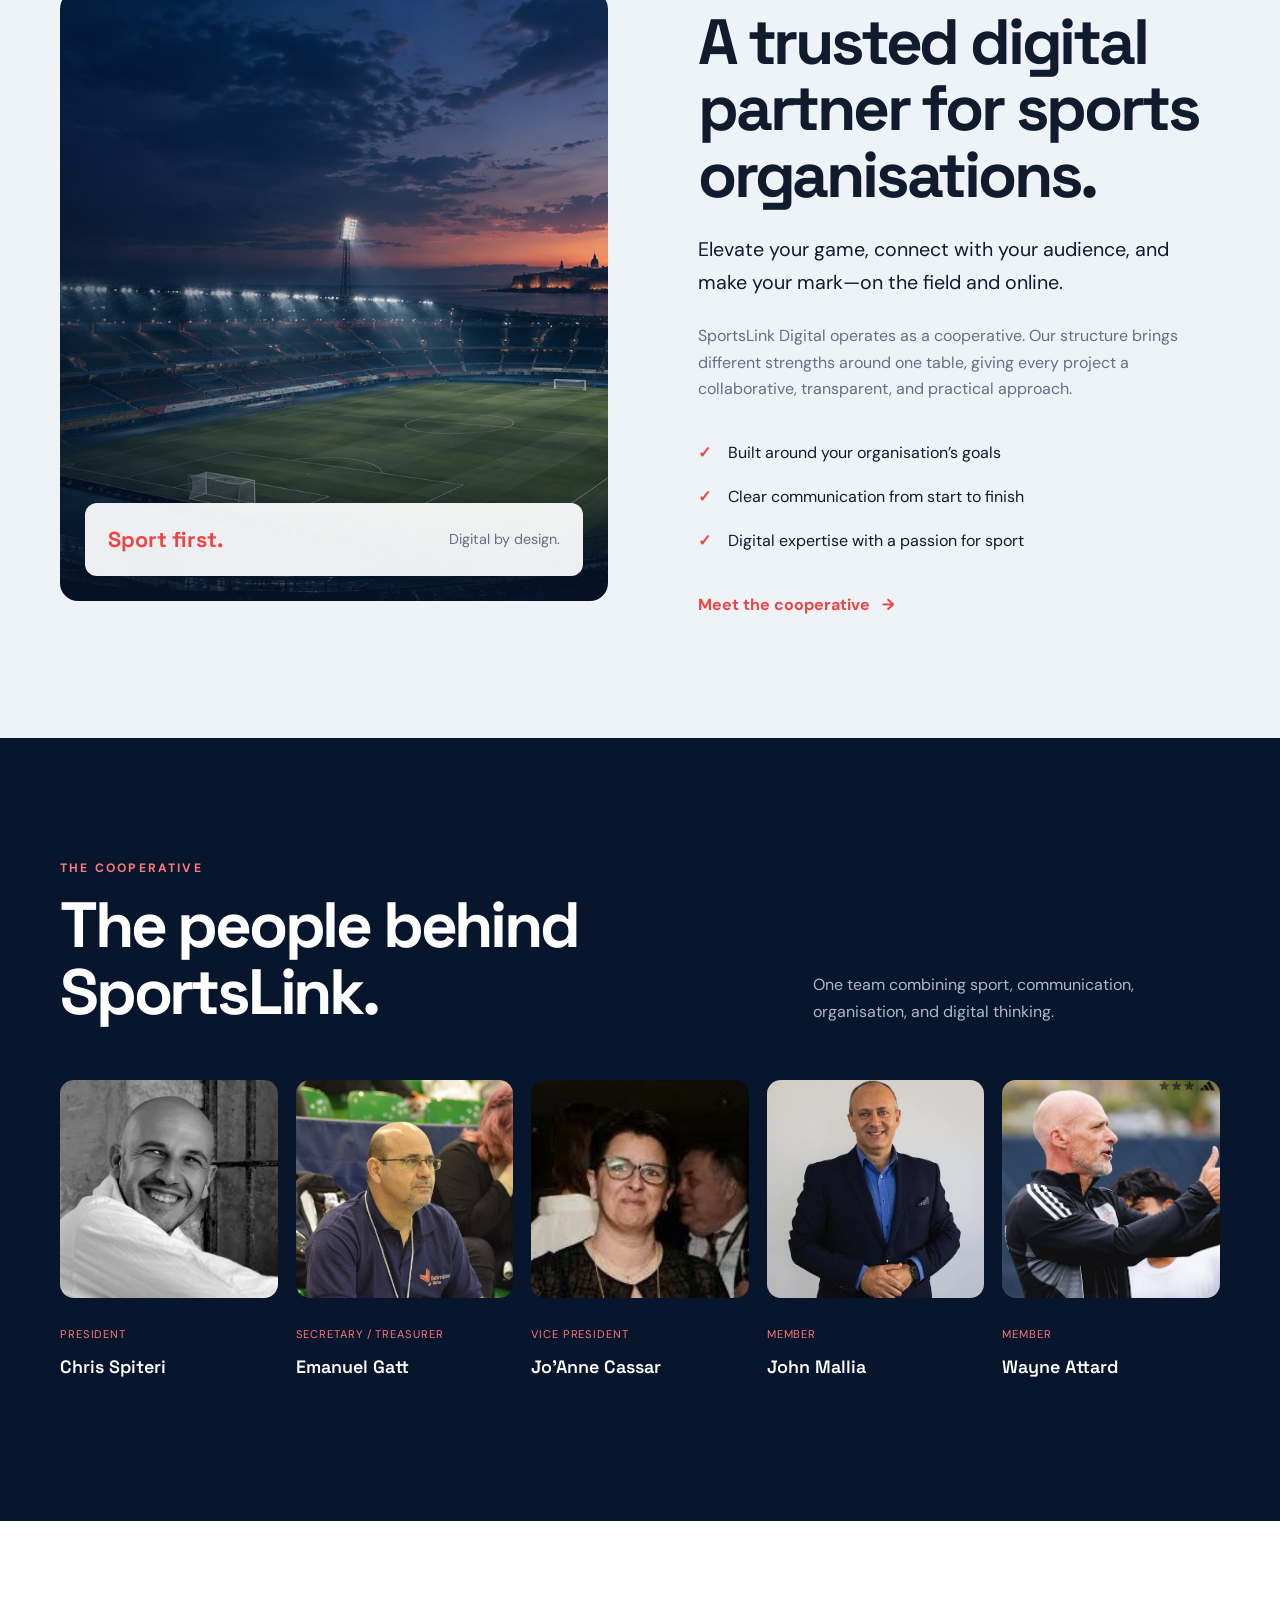
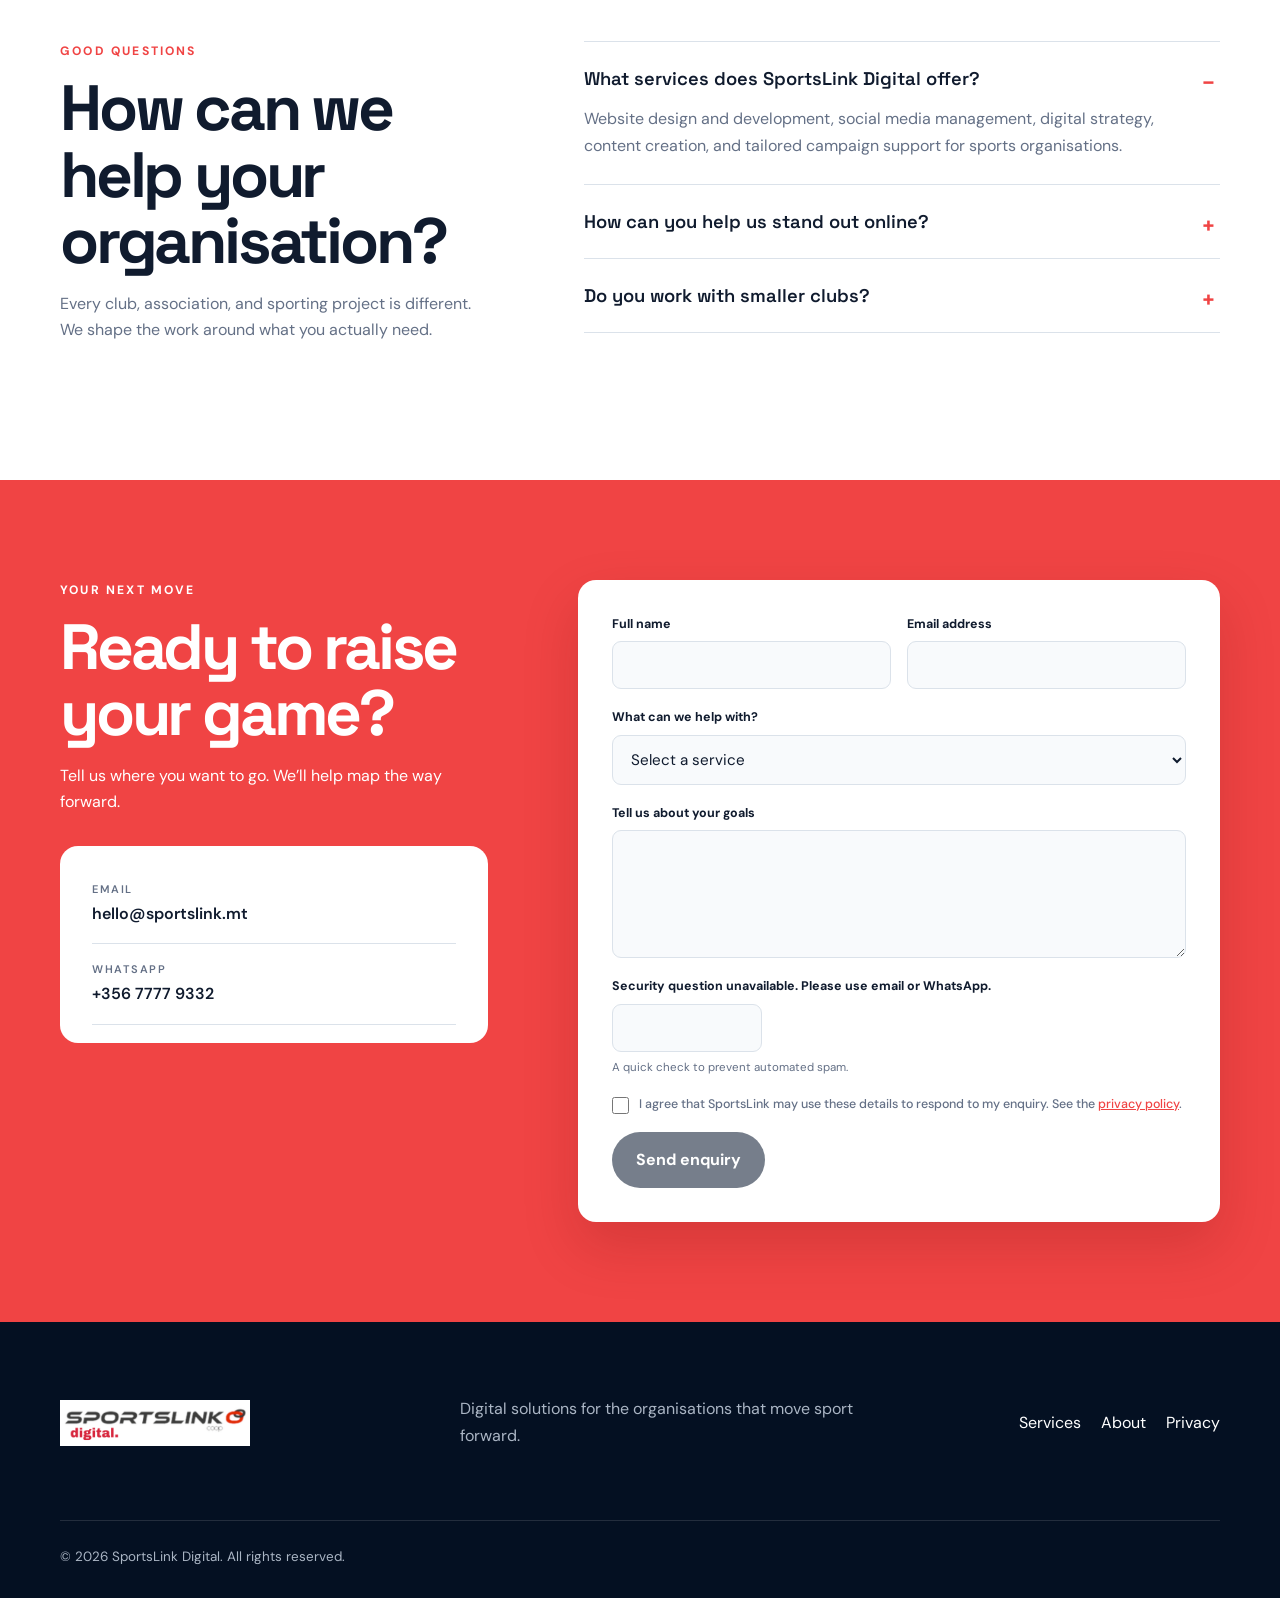
==== commit e5cbe1e7: "Add lightweight contact form CAPTCHA" ====
--- a/index.html
+++ b/index.html
@@ -9,7 +9,7 @@
   <title>Sports Marketing &amp; Digital Services Malta | SportsLink</title>
   <link rel="icon" href="assets/images/logo.png">
   <link rel="preload" href="assets/images/hero-v2.jpg" as="image">
-  <link rel="stylesheet" href="assets/styles.css?v=7">
+  <link rel="stylesheet" href="assets/styles.css?v=8">
 </head>
 <body>
   <a class="skip-link" href="#main">Skip to content</a>
@@ -210,6 +210,7 @@
             </select>
           </label>
           <label>Tell us about your goals<textarea name="message" rows="5" minlength="10" maxlength="2000" required></textarea></label>
+          <label class="captcha-field"><span id="captcha-question">Loading security question…</span><input type="number" name="captcha" inputmode="numeric" min="0" max="30" required aria-describedby="captcha-help"><small id="captcha-help">A quick check to prevent automated spam.</small></label>
           <label class="consent"><input type="checkbox" name="privacy" value="yes" required><span>I agree that SportsLink may use these details to respond to my enquiry. See the <a href="privacy.html">privacy policy</a>.</span></label>
           <div class="website-field" aria-hidden="true"><label>Website<input type="text" name="website" tabindex="-1" autocomplete="off"></label></div>
           <button class="button form-button" type="submit">Send enquiry</button>
@@ -226,6 +227,6 @@
       <p class="copyright">© <span id="year"></span> SportsLink Digital. All rights reserved.</p>
     </div>
   </footer>
-  <script src="assets/site.js?v=3"></script>
+  <script src="assets/site.js?v=4"></script>
 </body>
 </html>
--- a/assets/styles.css
+++ b/assets/styles.css
@@ -29,6 +29,7 @@
 @media(max-width:850px){.contact-grid{grid-template-columns:1fr}.contact-form{padding:28px}}
 @media(max-width:560px){.form-row{grid-template-columns:1fr}.contact-form{padding:23px}}
 .contact .eyebrow.light{color:#fff}
+.captcha-field small{display:block;margin-top:6px;color:var(--muted);font-size:.72rem;font-weight:400}.captcha-field input{max-width:150px}.form-button:disabled{opacity:.55;cursor:not-allowed}
 
 /* Versioned hero asset avoids stale browser/CDN caches after artwork updates. */
 .hero{background-image:linear-gradient(90deg,rgba(4,15,31,.96) 0%,rgba(4,15,31,.78) 53%,rgba(4,15,31,.22) 100%),url('images/hero-v2.jpg')}
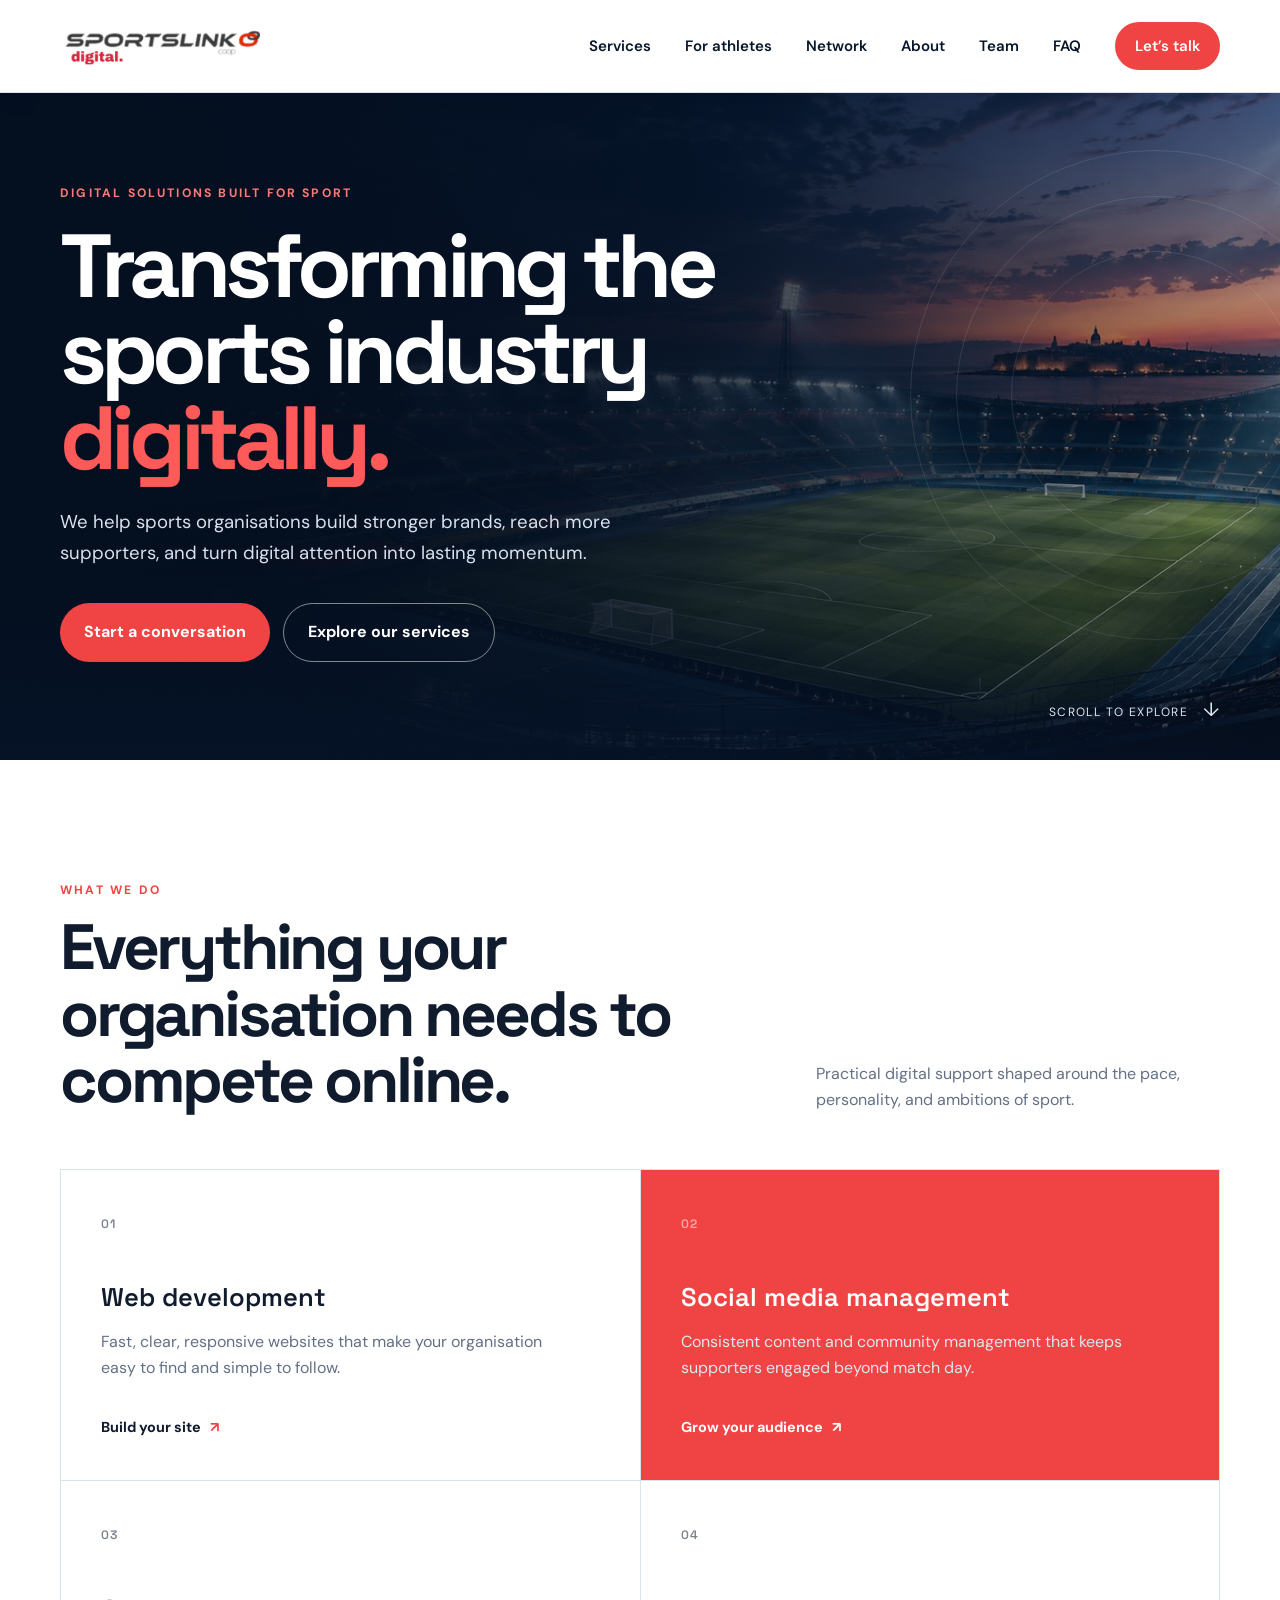
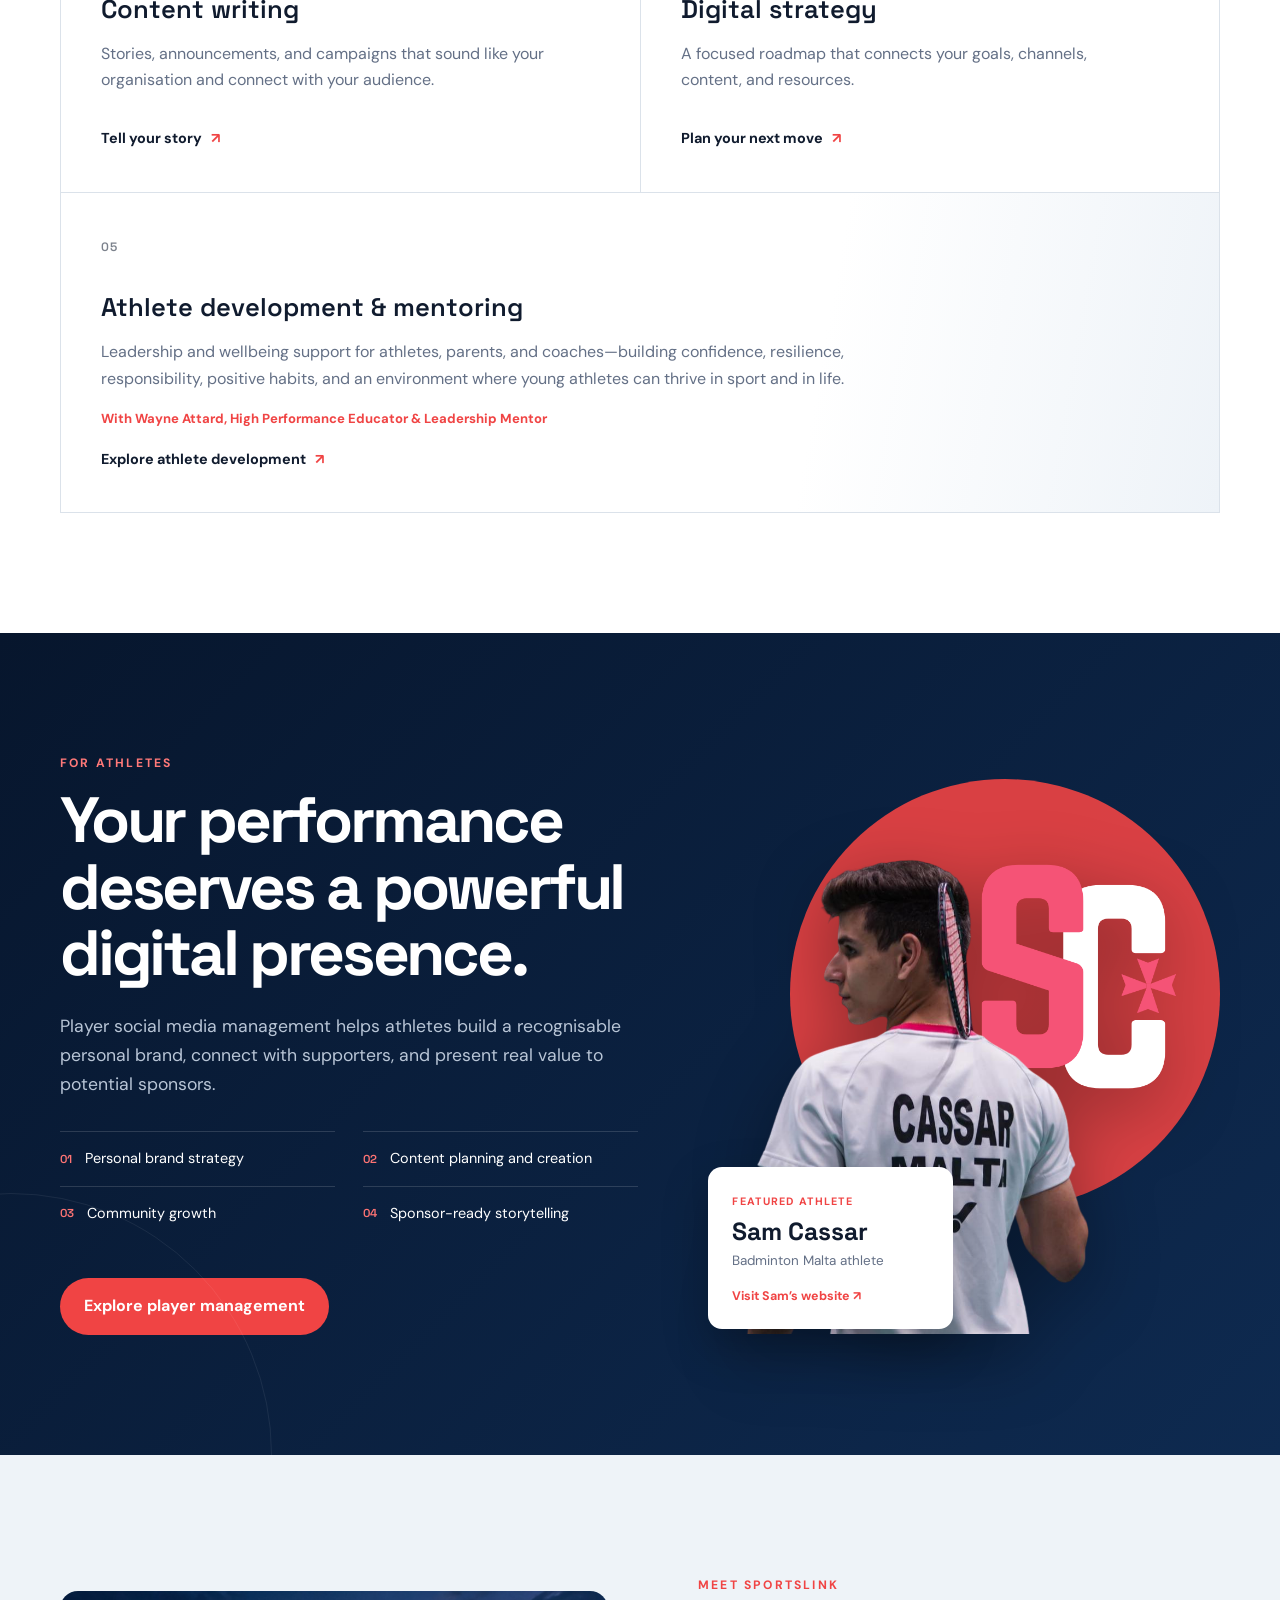
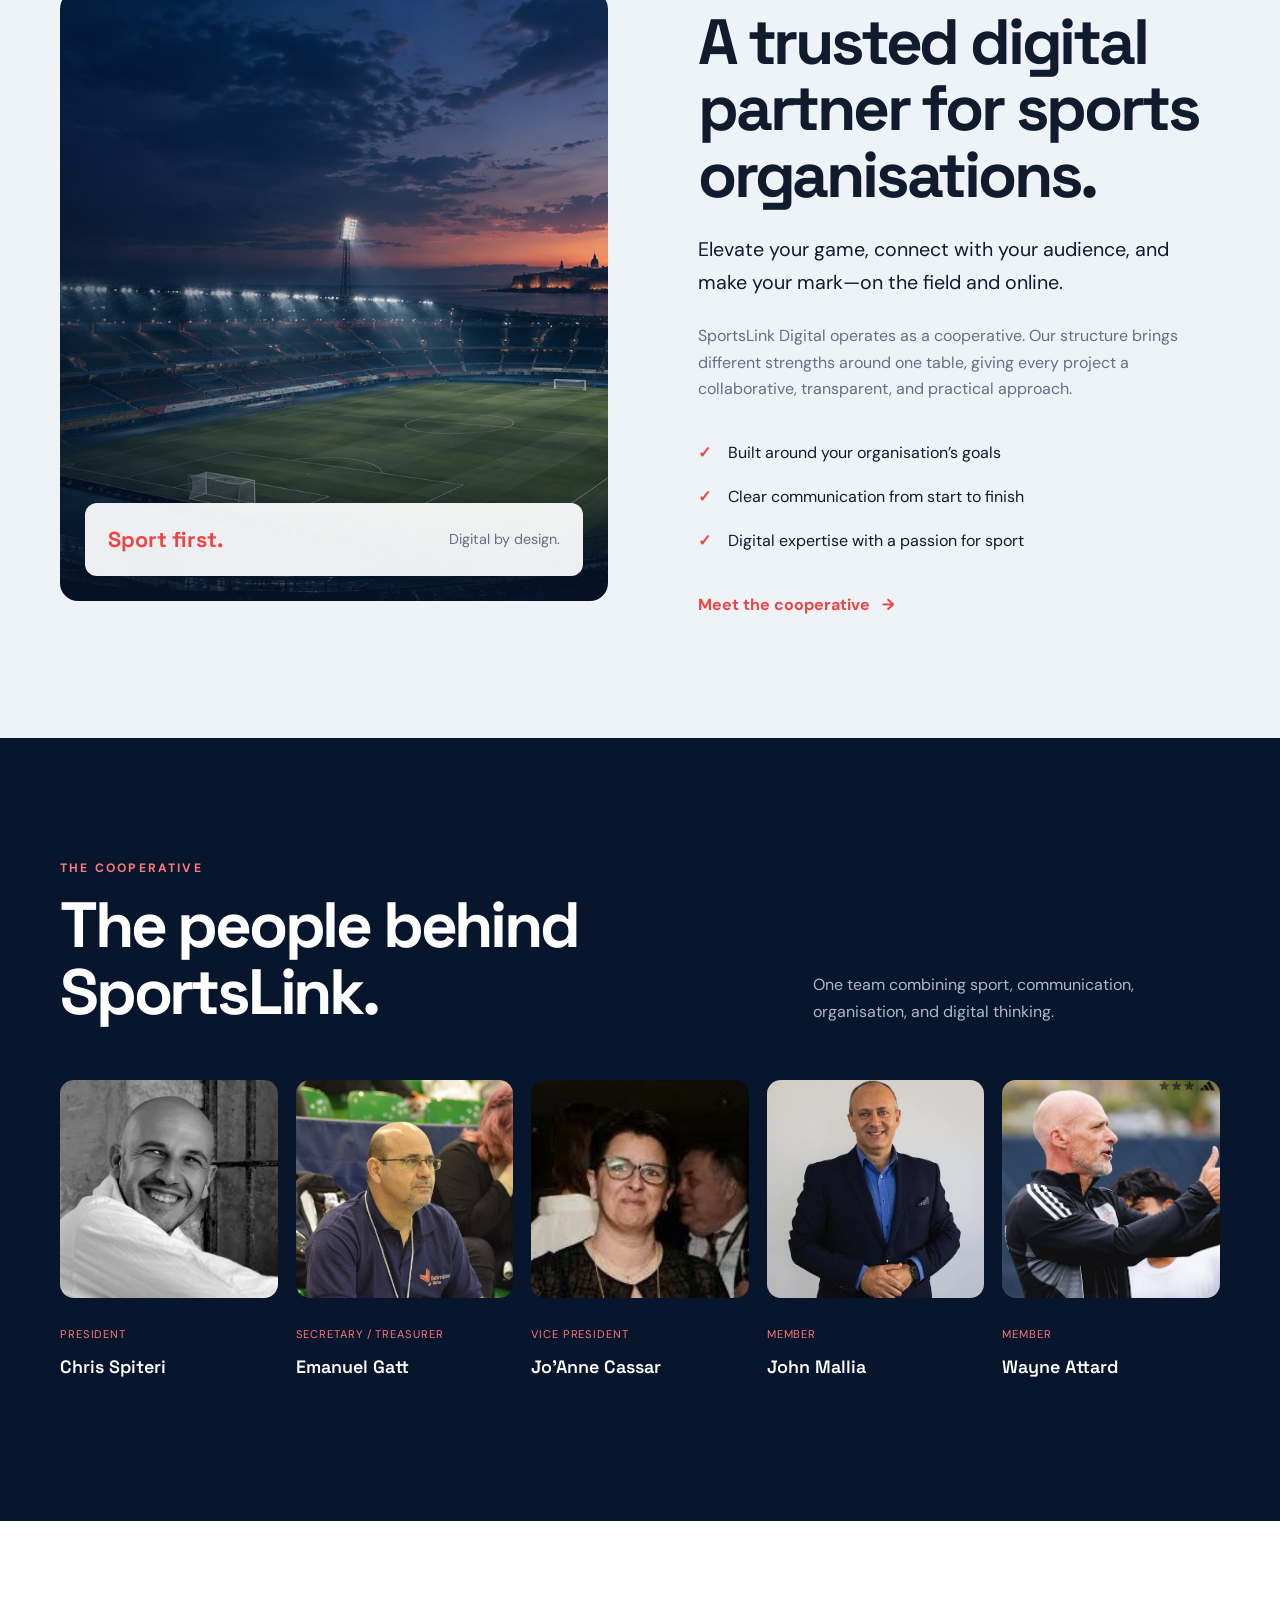
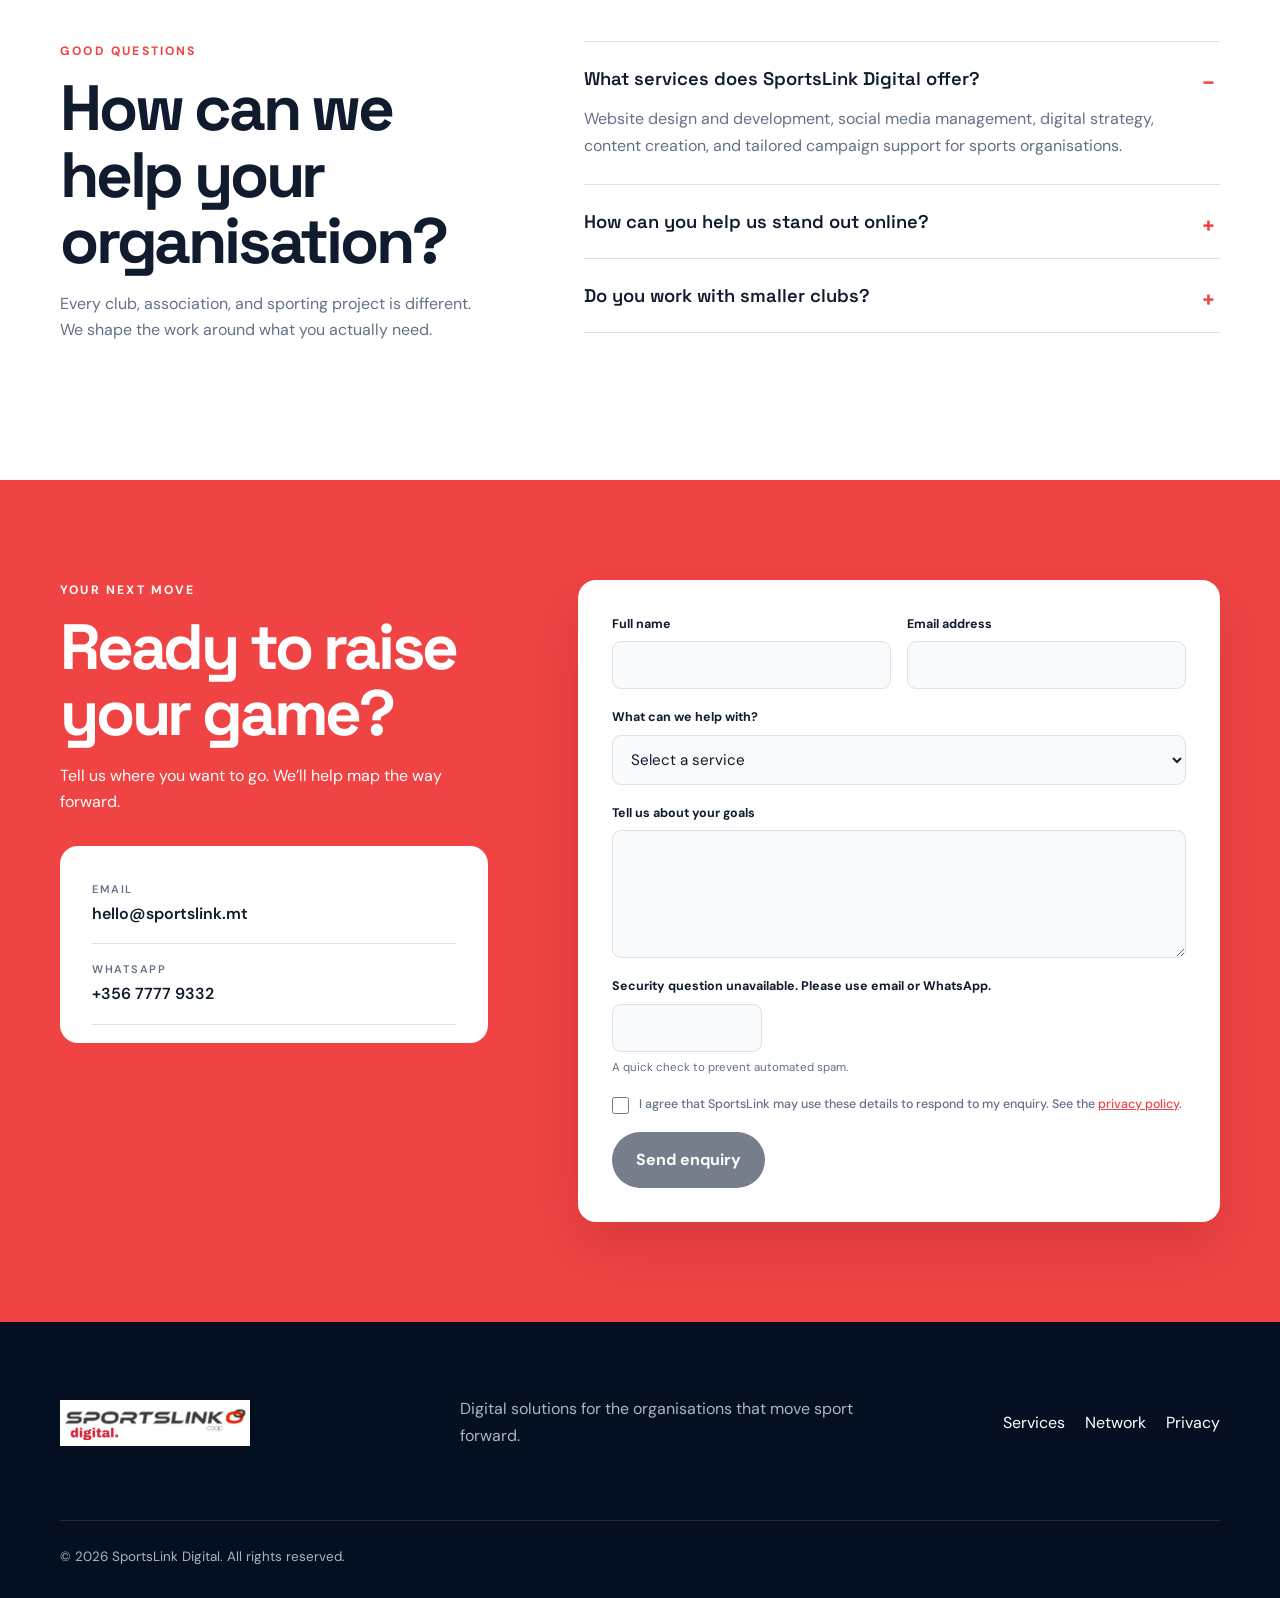
==== commit 586a154b: "Add Athlete Partnership Network page" ====
--- a/index.html
+++ b/index.html
@@ -9,7 +9,7 @@
   <title>Sports Marketing &amp; Digital Services Malta | SportsLink</title>
   <link rel="icon" href="assets/images/logo.png">
   <link rel="preload" href="assets/images/hero-v2.jpg" as="image">
-  <link rel="stylesheet" href="assets/styles.css?v=8">
+  <link rel="stylesheet" href="assets/styles.css?v=9">
 </head>
 <body>
   <a class="skip-link" href="#main">Skip to content</a>
@@ -24,6 +24,7 @@
       <nav id="site-nav" aria-label="Main navigation">
         <a href="services.html">Services</a>
         <a href="player-social-media.html">For athletes</a>
+        <a href="network/">Network</a>
         <a href="#about">About</a>
         <a href="#team">Team</a>
         <a href="#faq">FAQ</a>
@@ -223,10 +224,10 @@
     <div class="shell footer-grid">
       <img src="assets/images/logo.png" width="250" height="60" alt="SportsLink Digital">
       <p>Digital solutions for the organisations that move sport forward.</p>
-      <div class="footer-links"><a href="#services">Services</a><a href="#about">About</a><a href="privacy.html">Privacy</a></div>
+      <div class="footer-links"><a href="services.html">Services</a><a href="network/">Network</a><a href="privacy.html">Privacy</a></div>
       <p class="copyright">© <span id="year"></span> SportsLink Digital. All rights reserved.</p>
     </div>
   </footer>
-  <script src="assets/site.js?v=4"></script>
+  <script src="assets/site.js?v=5"></script>
 </body>
 </html>
--- a/assets/styles.css
+++ b/assets/styles.css
@@ -31,6 +31,12 @@
 .contact .eyebrow.light{color:#fff}
 .captcha-field small{display:block;margin-top:6px;color:var(--muted);font-size:.72rem;font-weight:400}.captcha-field input{max-width:150px}.form-button:disabled{opacity:.55;cursor:not-allowed}
 
+/* Athlete Partnership Network */
+.network-hero{position:relative;overflow:hidden;background:linear-gradient(125deg,#06142a 0%,#0d2c54 65%,#153b68 100%);color:#fff}.network-hero:after{content:"";position:absolute;width:650px;height:650px;right:-260px;top:-260px;border-radius:50%;border:1px solid rgba(255,255,255,.11);box-shadow:0 0 0 85px rgba(255,255,255,.025),0 0 0 170px rgba(255,255,255,.02)}.network-hero-grid{position:relative;z-index:2;min-height:650px;display:grid;grid-template-columns:1.35fr .65fr;gap:80px;align-items:center}.network-hero h1{font:700 clamp(3.4rem,6.8vw,6.7rem)/.94 'Space Grotesk',sans-serif;letter-spacing:-.065em;max-width:900px;margin:18px 0 28px}.network-hero-grid>div:first-child>p:not(.eyebrow){max-width:720px;color:#c1cedc;font-size:1.15rem;margin-bottom:34px}.network-principle{border-left:1px solid rgba(255,255,255,.2);padding:28px 0 28px 38px;display:flex;flex-direction:column;gap:4px}.network-principle span{color:#ff7777;font-size:.7rem;text-transform:uppercase;letter-spacing:.14em;font-weight:700;margin-bottom:12px}.network-principle strong{font:600 clamp(1.35rem,2.5vw,2rem) 'Space Grotesk';line-height:1.3}.network-audiences{display:grid;grid-template-columns:1fr 1fr;gap:18px}.network-audiences article{padding:40px;border:1px solid var(--line);border-radius:var(--radius);transition:transform .2s,border-color .2s}.network-audiences article:hover{transform:translateY(-4px);border-color:#f0a4a4}.network-audiences article>span{color:var(--red);font-size:.72rem;text-transform:uppercase;letter-spacing:.12em;font-weight:700}.network-audiences h3{font:600 1.65rem 'Space Grotesk';margin:25px 0 12px}.network-audiences p{color:var(--muted)}.network-audiences a{display:inline-block;color:var(--red);font-weight:700;margin-top:12px}.network-note{max-width:900px;margin:35px 0 0;padding-left:20px;border-left:3px solid var(--red);color:var(--muted);font-size:.88rem}.network-form-section{padding:110px 0;background:var(--red);color:#fff}.network-form-shell{display:grid;grid-template-columns:.65fr 1.35fr;gap:80px;align-items:start}.network-form-intro{position:sticky;top:30px}.network-form-intro h2{font:700 clamp(2.7rem,5vw,4.5rem)/1 'Space Grotesk';letter-spacing:-.05em;margin:12px 0 24px}.network-form-intro>p:last-child{color:#ffe1e1}.network-form{padding:38px}.route-choice{display:grid;grid-template-columns:1fr 1fr;gap:10px;border:0;padding:0;margin:0 0 28px}.route-choice legend,.interest-options legend{font-size:.78rem;font-weight:700;margin-bottom:9px}.route-choice label{margin:0;cursor:pointer}.route-choice input{position:absolute;opacity:0;pointer-events:none}.route-choice label>span{display:flex;align-items:center;justify-content:center;min-height:54px;padding:12px;border:1px solid var(--line);border-radius:9px;background:#f8fafc;text-align:center;font-weight:700;transition:background .2s,color .2s,border-color .2s}.route-choice input:checked+span{background:var(--navy);border-color:var(--navy);color:#fff}.route-fields[hidden]{display:none}.interest-options{border:1px solid var(--line);border-radius:9px;padding:18px;margin:0 0 18px}.interest-options legend{padding:0 7px}.interest-options label{display:inline-flex;align-items:center;gap:7px;width:49%;font-weight:500;color:var(--muted);margin:7px 0}.interest-options input{width:16px;height:16px;flex:0 0 auto;margin:0;accent-color:var(--red)}.network-form label small{font-weight:400;color:var(--muted)}
+.network-proposition{font:600 clamp(1.35rem,2.4vw,2rem)/1.25 'Space Grotesk';color:#fff!important;margin-bottom:14px!important}
+@media(max-width:900px){.network-hero-grid,.network-form-shell{grid-template-columns:1fr;gap:45px}.network-hero-grid{padding:90px 0}.network-principle{max-width:500px}.network-form-intro{position:static}.network-audiences{grid-template-columns:1fr}}
+@media(max-width:560px){.network-hero-grid{padding:70px 0}.network-hero h1{font-size:3.15rem}.network-audiences article{padding:30px 25px}.network-form-section{padding:70px 0}.network-form{padding:23px}.route-choice{grid-template-columns:1fr}.interest-options label{width:100%}}
+
 /* Versioned hero asset avoids stale browser/CDN caches after artwork updates. */
 .hero{background-image:linear-gradient(90deg,rgba(4,15,31,.96) 0%,rgba(4,15,31,.78) 53%,rgba(4,15,31,.22) 100%),url('images/hero-v2.jpg')}
 .about-visual{background-image:linear-gradient(180deg,transparent 45%,rgba(7,22,45,.75)),url('images/hero-v2.jpg')}
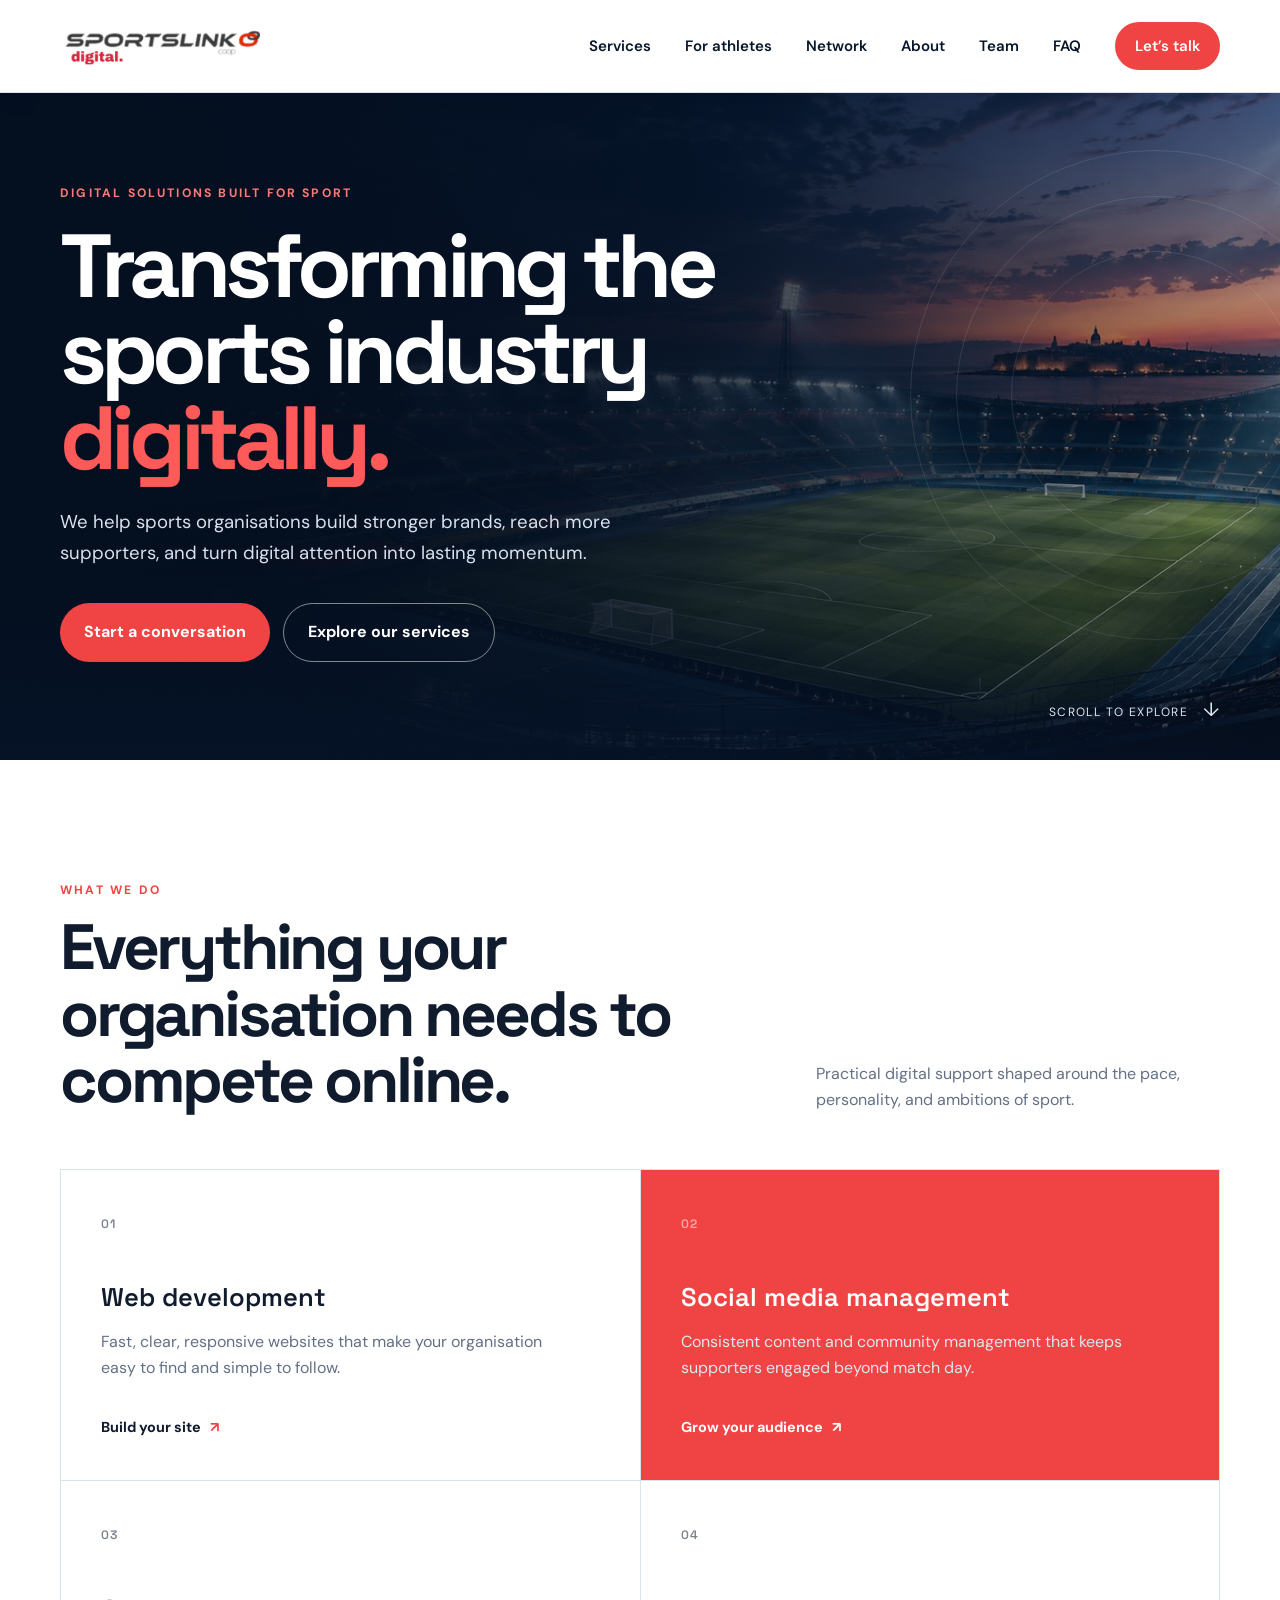
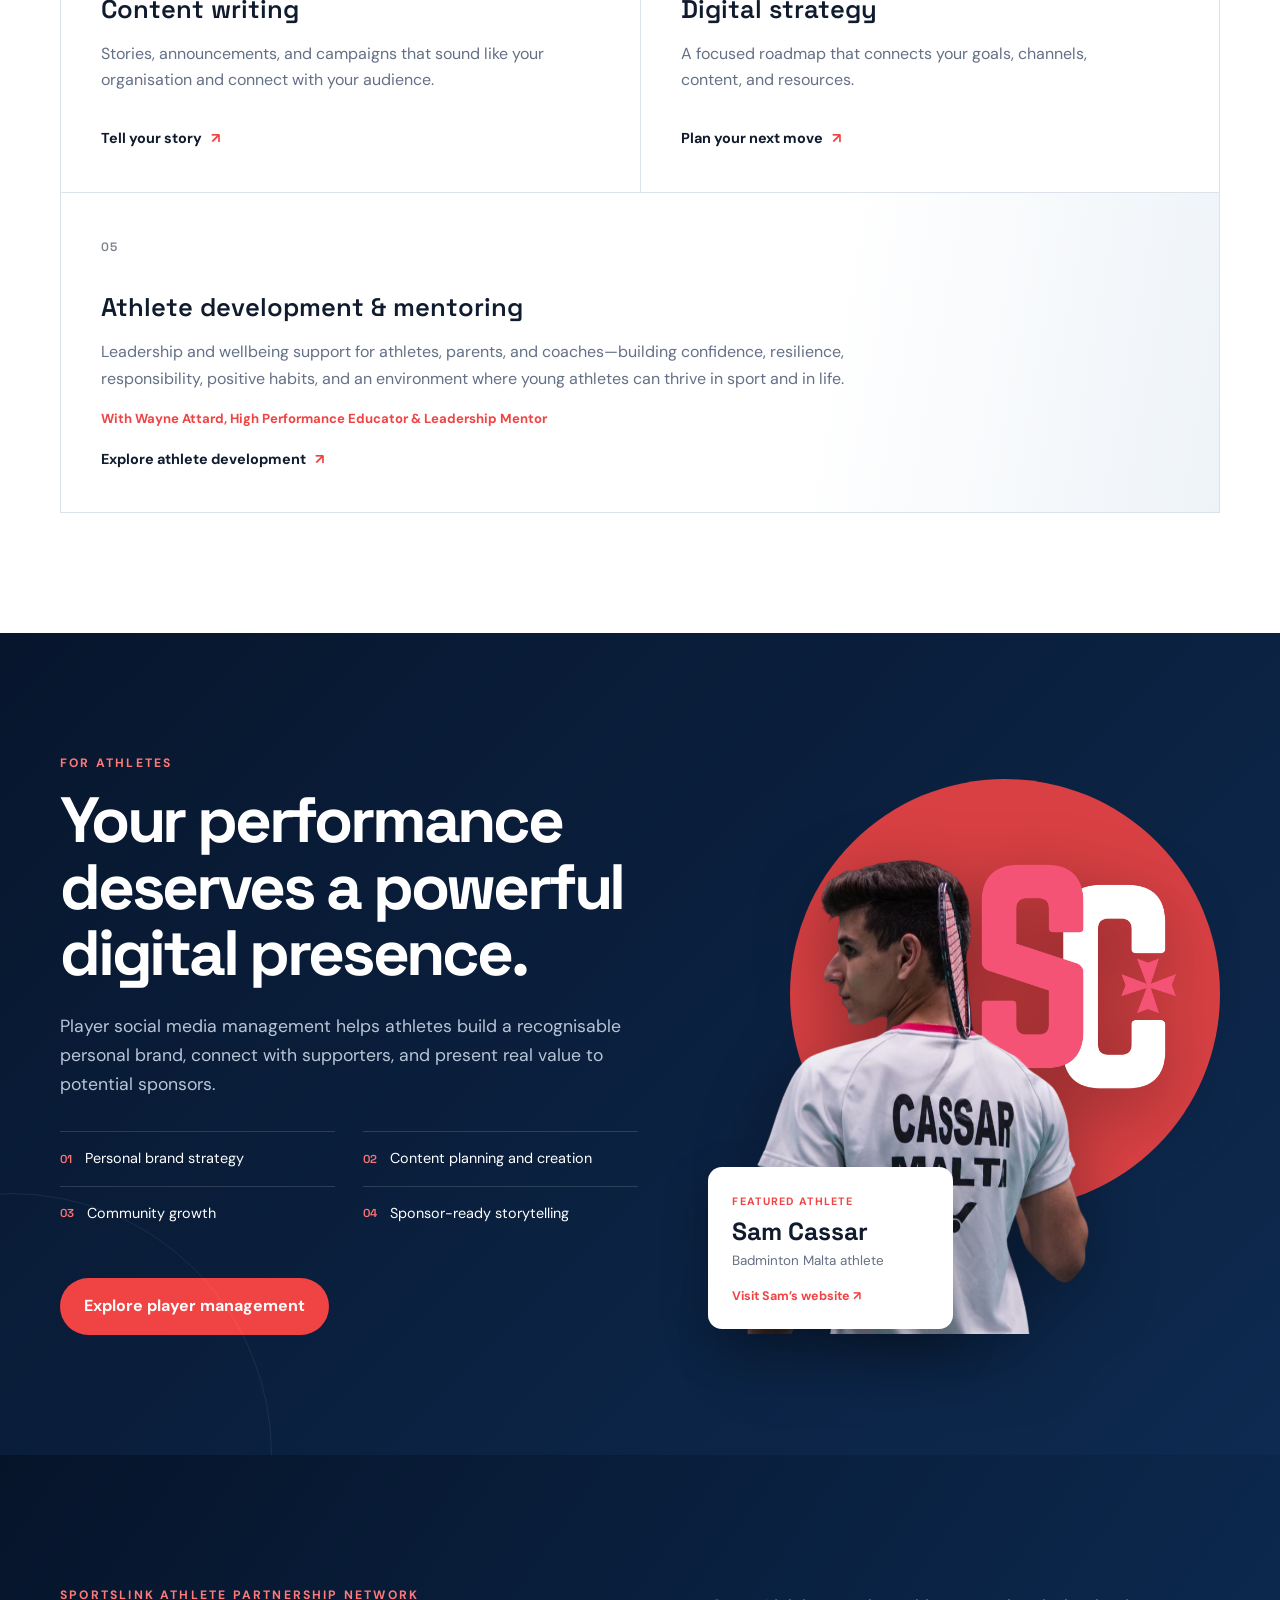
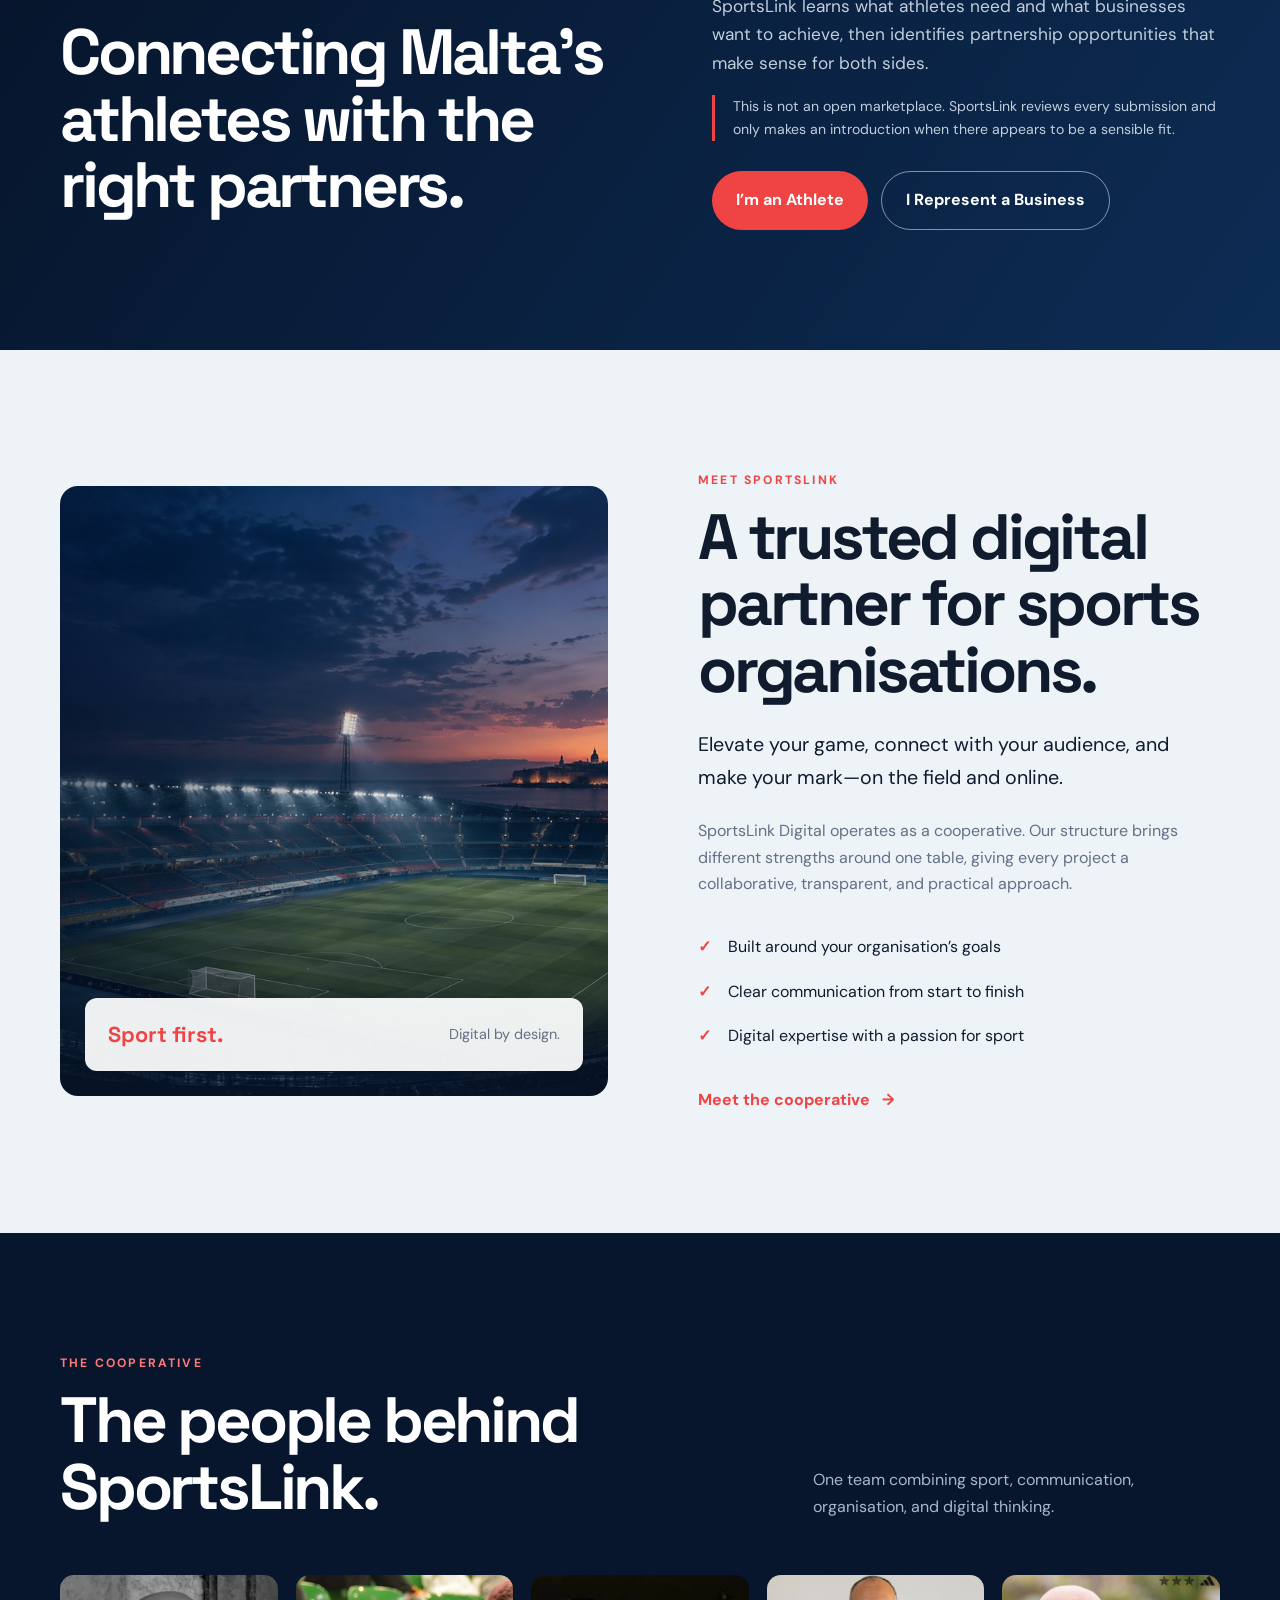
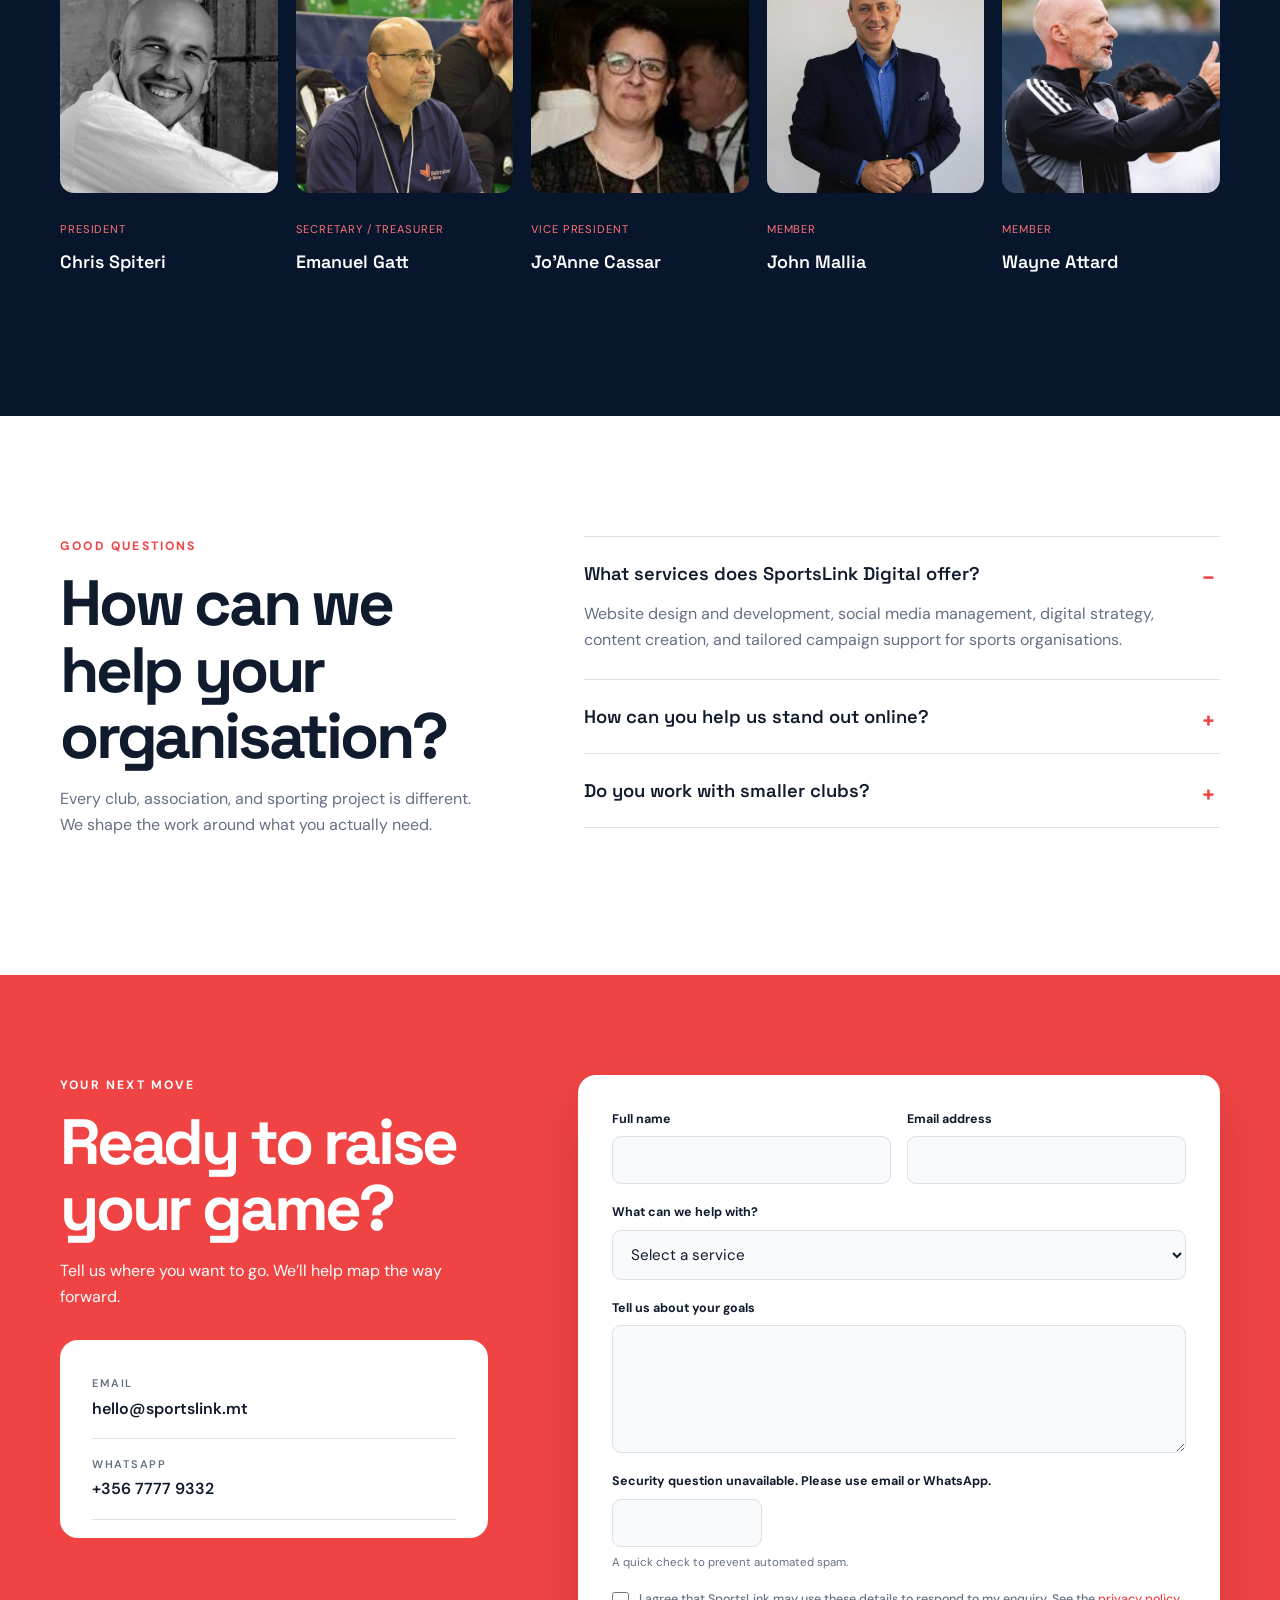
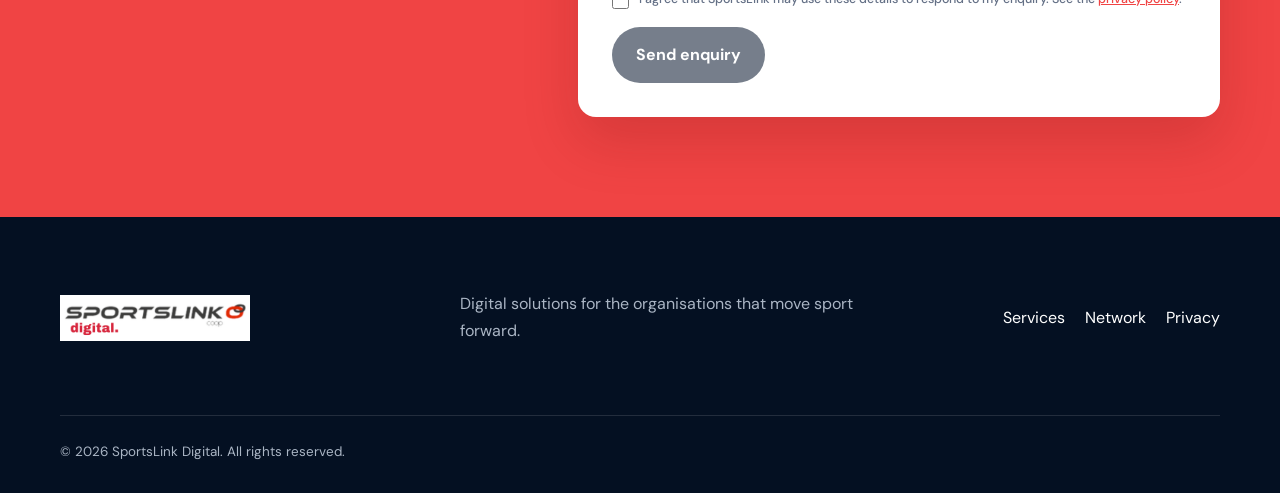
==== commit 80d3de09: "Connect existing journeys to SportsLink Network" ====
--- a/index.html
+++ b/index.html
@@ -9,7 +9,7 @@
   <title>Sports Marketing &amp; Digital Services Malta | SportsLink</title>
   <link rel="icon" href="assets/images/logo.png">
   <link rel="preload" href="assets/images/hero-v2.jpg" as="image">
-  <link rel="stylesheet" href="assets/styles.css?v=9">
+  <link rel="stylesheet" href="assets/styles.css?v=10">
 </head>
 <body>
   <a class="skip-link" href="#main">Skip to content</a>
@@ -120,6 +120,23 @@
       </div>
     </section>
 
+    <section class="section network-home" aria-labelledby="network-home-title">
+      <div class="shell network-home-grid">
+        <div>
+          <p class="eyebrow light">SportsLink Athlete Partnership Network</p>
+          <h2 id="network-home-title">Connecting Malta’s athletes with the right partners.</h2>
+        </div>
+        <div class="network-home-copy">
+          <p>SportsLink learns what athletes need and what businesses want to achieve, then identifies partnership opportunities that make sense for both sides.</p>
+          <p class="network-home-note">This is not an open marketplace. SportsLink reviews every submission and only makes an introduction when there appears to be a sensible fit.</p>
+          <div class="button-row">
+            <a class="button primary" href="network/?route=athlete#network-form">I’m an Athlete</a>
+            <a class="button secondary" href="network/?route=business#network-form">I Represent a Business</a>
+          </div>
+        </div>
+      </div>
+    </section>
+
     <section class="section about" id="about">
       <div class="shell about-grid">
         <div class="about-visual" aria-label="Sports stadium under lights">
@@ -228,6 +245,6 @@
       <p class="copyright">© <span id="year"></span> SportsLink Digital. All rights reserved.</p>
     </div>
   </footer>
-  <script src="assets/site.js?v=5"></script>
+  <script src="assets/site.js?v=6"></script>
 </body>
 </html>
--- a/assets/styles.css
+++ b/assets/styles.css
@@ -32,9 +32,10 @@
 .captcha-field small{display:block;margin-top:6px;color:var(--muted);font-size:.72rem;font-weight:400}.captcha-field input{max-width:150px}.form-button:disabled{opacity:.55;cursor:not-allowed}
 
 /* Athlete Partnership Network */
-.network-hero{position:relative;overflow:hidden;background:linear-gradient(125deg,#06142a 0%,#0d2c54 65%,#153b68 100%);color:#fff}.network-hero:after{content:"";position:absolute;width:650px;height:650px;right:-260px;top:-260px;border-radius:50%;border:1px solid rgba(255,255,255,.11);box-shadow:0 0 0 85px rgba(255,255,255,.025),0 0 0 170px rgba(255,255,255,.02)}.network-hero-grid{position:relative;z-index:2;min-height:650px;display:grid;grid-template-columns:1.35fr .65fr;gap:80px;align-items:center}.network-hero h1{font:700 clamp(3.4rem,6.8vw,6.7rem)/.94 'Space Grotesk',sans-serif;letter-spacing:-.065em;max-width:900px;margin:18px 0 28px}.network-hero-grid>div:first-child>p:not(.eyebrow){max-width:720px;color:#c1cedc;font-size:1.15rem;margin-bottom:34px}.network-principle{border-left:1px solid rgba(255,255,255,.2);padding:28px 0 28px 38px;display:flex;flex-direction:column;gap:4px}.network-principle span{color:#ff7777;font-size:.7rem;text-transform:uppercase;letter-spacing:.14em;font-weight:700;margin-bottom:12px}.network-principle strong{font:600 clamp(1.35rem,2.5vw,2rem) 'Space Grotesk';line-height:1.3}.network-audiences{display:grid;grid-template-columns:1fr 1fr;gap:18px}.network-audiences article{padding:40px;border:1px solid var(--line);border-radius:var(--radius);transition:transform .2s,border-color .2s}.network-audiences article:hover{transform:translateY(-4px);border-color:#f0a4a4}.network-audiences article>span{color:var(--red);font-size:.72rem;text-transform:uppercase;letter-spacing:.12em;font-weight:700}.network-audiences h3{font:600 1.65rem 'Space Grotesk';margin:25px 0 12px}.network-audiences p{color:var(--muted)}.network-audiences a{display:inline-block;color:var(--red);font-weight:700;margin-top:12px}.network-note{max-width:900px;margin:35px 0 0;padding-left:20px;border-left:3px solid var(--red);color:var(--muted);font-size:.88rem}.network-form-section{padding:110px 0;background:var(--red);color:#fff}.network-form-shell{display:grid;grid-template-columns:.65fr 1.35fr;gap:80px;align-items:start}.network-form-intro{position:sticky;top:30px}.network-form-intro h2{font:700 clamp(2.7rem,5vw,4.5rem)/1 'Space Grotesk';letter-spacing:-.05em;margin:12px 0 24px}.network-form-intro>p:last-child{color:#ffe1e1}.network-form{padding:38px}.route-choice{display:grid;grid-template-columns:1fr 1fr;gap:10px;border:0;padding:0;margin:0 0 28px}.route-choice legend,.interest-options legend{font-size:.78rem;font-weight:700;margin-bottom:9px}.route-choice label{margin:0;cursor:pointer}.route-choice input{position:absolute;opacity:0;pointer-events:none}.route-choice label>span{display:flex;align-items:center;justify-content:center;min-height:54px;padding:12px;border:1px solid var(--line);border-radius:9px;background:#f8fafc;text-align:center;font-weight:700;transition:background .2s,color .2s,border-color .2s}.route-choice input:checked+span{background:var(--navy);border-color:var(--navy);color:#fff}.route-fields[hidden]{display:none}.interest-options{border:1px solid var(--line);border-radius:9px;padding:18px;margin:0 0 18px}.interest-options legend{padding:0 7px}.interest-options label{display:inline-flex;align-items:center;gap:7px;width:49%;font-weight:500;color:var(--muted);margin:7px 0}.interest-options input{width:16px;height:16px;flex:0 0 auto;margin:0;accent-color:var(--red)}.network-form label small{font-weight:400;color:var(--muted)}
+.network-hero{position:relative;overflow:hidden;background:linear-gradient(125deg,#06142a 0%,#0d2c54 65%,#153b68 100%);color:#fff}.network-hero:after{content:"";position:absolute;width:650px;height:650px;right:-260px;top:-260px;border-radius:50%;border:1px solid rgba(255,255,255,.11);box-shadow:0 0 0 85px rgba(255,255,255,.025),0 0 0 170px rgba(255,255,255,.02)}.network-hero-grid{position:relative;z-index:2;min-height:650px;display:grid;grid-template-columns:1.35fr .65fr;gap:80px;align-items:center}.network-hero h1{font:700 clamp(3.4rem,6.8vw,6.7rem)/.94 'Space Grotesk',sans-serif;letter-spacing:-.065em;max-width:900px;margin:18px 0 28px}.network-hero-grid>div:first-child>p:not(.eyebrow){max-width:720px;color:#c1cedc;font-size:1.15rem;margin-bottom:34px}.network-principle{border-left:1px solid rgba(255,255,255,.2);padding:28px 0 28px 38px;display:flex;flex-direction:column;gap:4px}.network-principle span{color:#ff7777;font-size:.7rem;text-transform:uppercase;letter-spacing:.14em;font-weight:700;margin-bottom:12px}.network-principle strong{font:600 clamp(1.35rem,2.5vw,2rem) 'Space Grotesk';line-height:1.3}.network-audiences{display:grid;grid-template-columns:1fr 1fr;gap:18px}.network-audiences article{padding:40px;border:1px solid var(--line);border-radius:var(--radius);transition:transform .2s,border-color .2s}.network-audiences article:hover{transform:translateY(-4px);border-color:#f0a4a4}.network-audiences article>span{color:var(--red);font-size:.72rem;text-transform:uppercase;letter-spacing:.12em;font-weight:700}.network-audiences h3{font:600 1.65rem 'Space Grotesk';margin:25px 0 12px}.network-audiences p{color:var(--muted)}.network-audiences a{display:inline-block;color:var(--red);font-weight:700;margin-top:12px}.network-note{max-width:900px;margin:35px 0 0;padding-left:20px;border-left:3px solid var(--red);color:var(--muted);font-size:.88rem}.network-form-section{padding:110px 0;background:var(--red);color:#fff}.network-form-shell{display:grid;grid-template-columns:.65fr 1.35fr;gap:80px;align-items:start}.network-form-intro{position:sticky;top:30px}.network-form-intro h2{font:700 clamp(2.7rem,5vw,4.5rem)/1 'Space Grotesk';letter-spacing:-.05em;margin:12px 0 24px}.network-form-intro>p:last-child{color:#ffe1e1}.network-form{padding:38px}.route-choice{display:grid;grid-template-columns:1fr 1fr;gap:10px;border:0;padding:0;margin:0 0 28px}.route-choice legend,.interest-options legend{font-size:.78rem;font-weight:700;margin-bottom:9px}.route-choice label{margin:0;cursor:pointer}.route-choice input{position:absolute;width:1px;height:1px;opacity:0;pointer-events:none}.route-choice label>span{display:flex;align-items:center;justify-content:center;min-height:54px;padding:12px;border:1px solid var(--line);border-radius:9px;background:#f8fafc;text-align:center;font-weight:700;transition:background .2s,color .2s,border-color .2s}.route-choice input:checked+span{background:var(--navy);border-color:var(--navy);color:#fff}.route-fields[hidden]{display:none}.interest-options{border:1px solid var(--line);border-radius:9px;padding:18px;margin:0 0 18px}.interest-options legend{padding:0 7px}.interest-options label{display:inline-flex;align-items:center;gap:7px;width:49%;font-weight:500;color:var(--muted);margin:7px 0}.interest-options input{width:16px;height:16px;flex:0 0 auto;margin:0;accent-color:var(--red)}.network-form label small{font-weight:400;color:var(--muted)}
 .network-proposition{font:600 clamp(1.35rem,2.4vw,2rem)/1.25 'Space Grotesk';color:#fff!important;margin-bottom:14px!important}
-@media(max-width:900px){.network-hero-grid,.network-form-shell{grid-template-columns:1fr;gap:45px}.network-hero-grid{padding:90px 0}.network-principle{max-width:500px}.network-form-intro{position:static}.network-audiences{grid-template-columns:1fr}}
+.network-home{background:linear-gradient(125deg,#06142a 0%,#0d2c54 100%);color:#fff}.network-home-grid{display:grid;grid-template-columns:1.05fr .95fr;gap:90px;align-items:center}.network-home h2{max-width:720px}.network-home-copy>p{color:#c1cedc;font-size:1.08rem}.network-home-copy .network-home-note{font-size:.88rem;padding-left:18px;border-left:3px solid var(--red)}.network-home-copy .button-row{margin-top:30px}
+@media(max-width:900px){.network-hero-grid,.network-form-shell,.network-home-grid{grid-template-columns:1fr;gap:45px}.network-hero-grid{padding:90px 0}.network-principle{max-width:500px}.network-form-intro{position:static}.network-audiences{grid-template-columns:1fr}}
 @media(max-width:560px){.network-hero-grid{padding:70px 0}.network-hero h1{font-size:3.15rem}.network-audiences article{padding:30px 25px}.network-form-section{padding:70px 0}.network-form{padding:23px}.route-choice{grid-template-columns:1fr}.interest-options label{width:100%}}
 
 /* Versioned hero asset avoids stale browser/CDN caches after artwork updates. */
